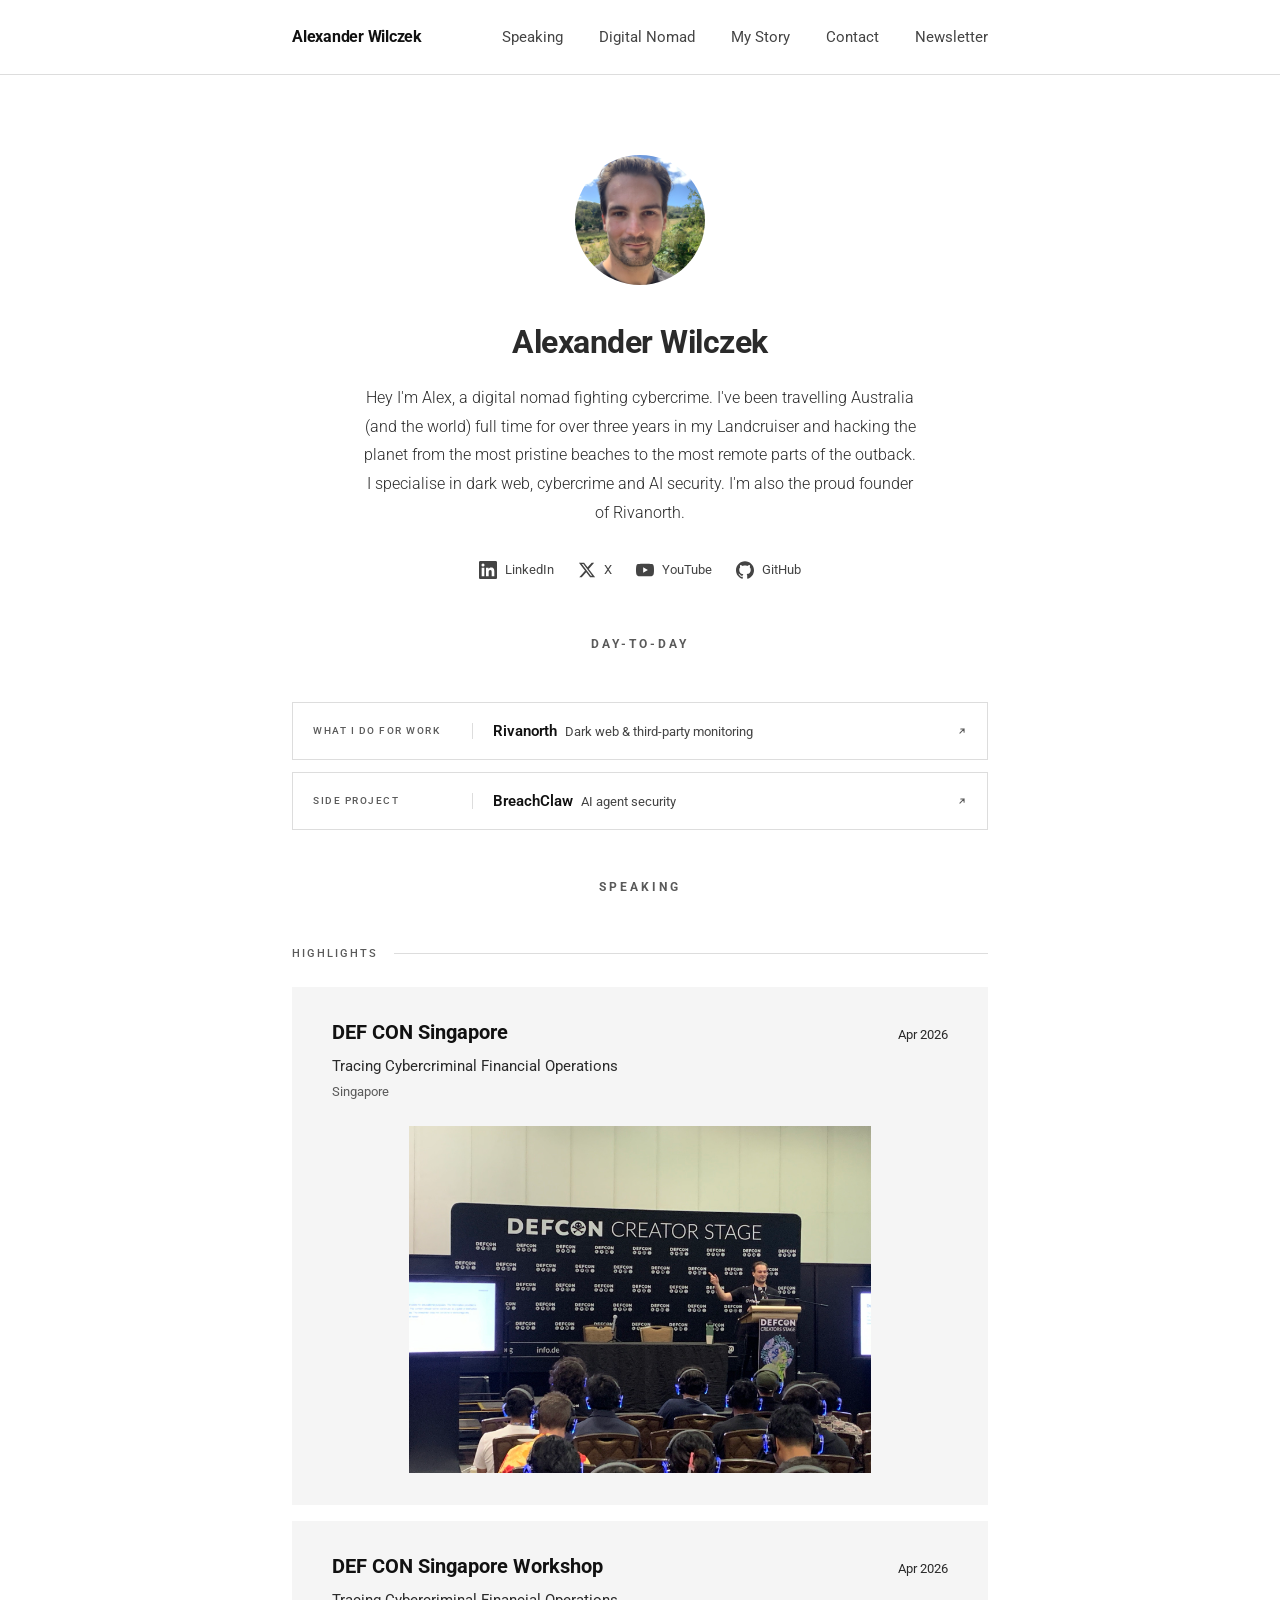
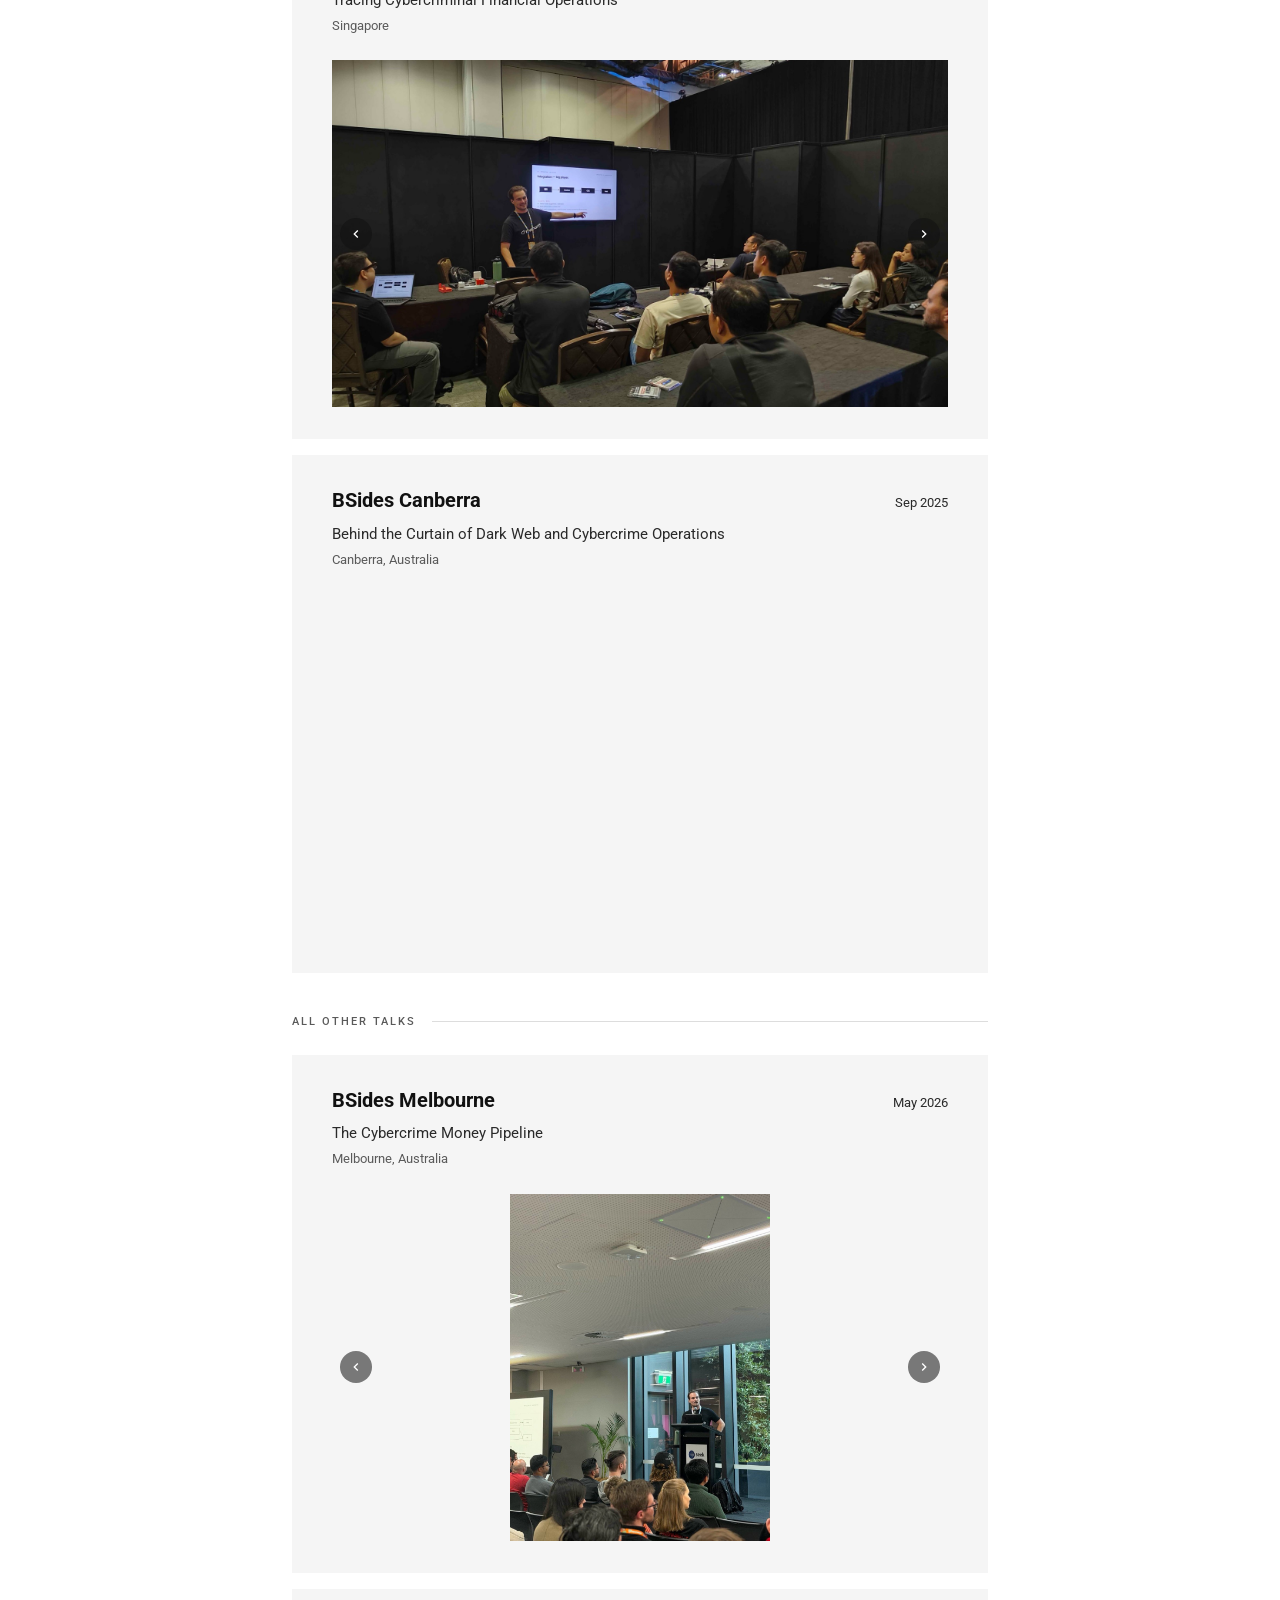
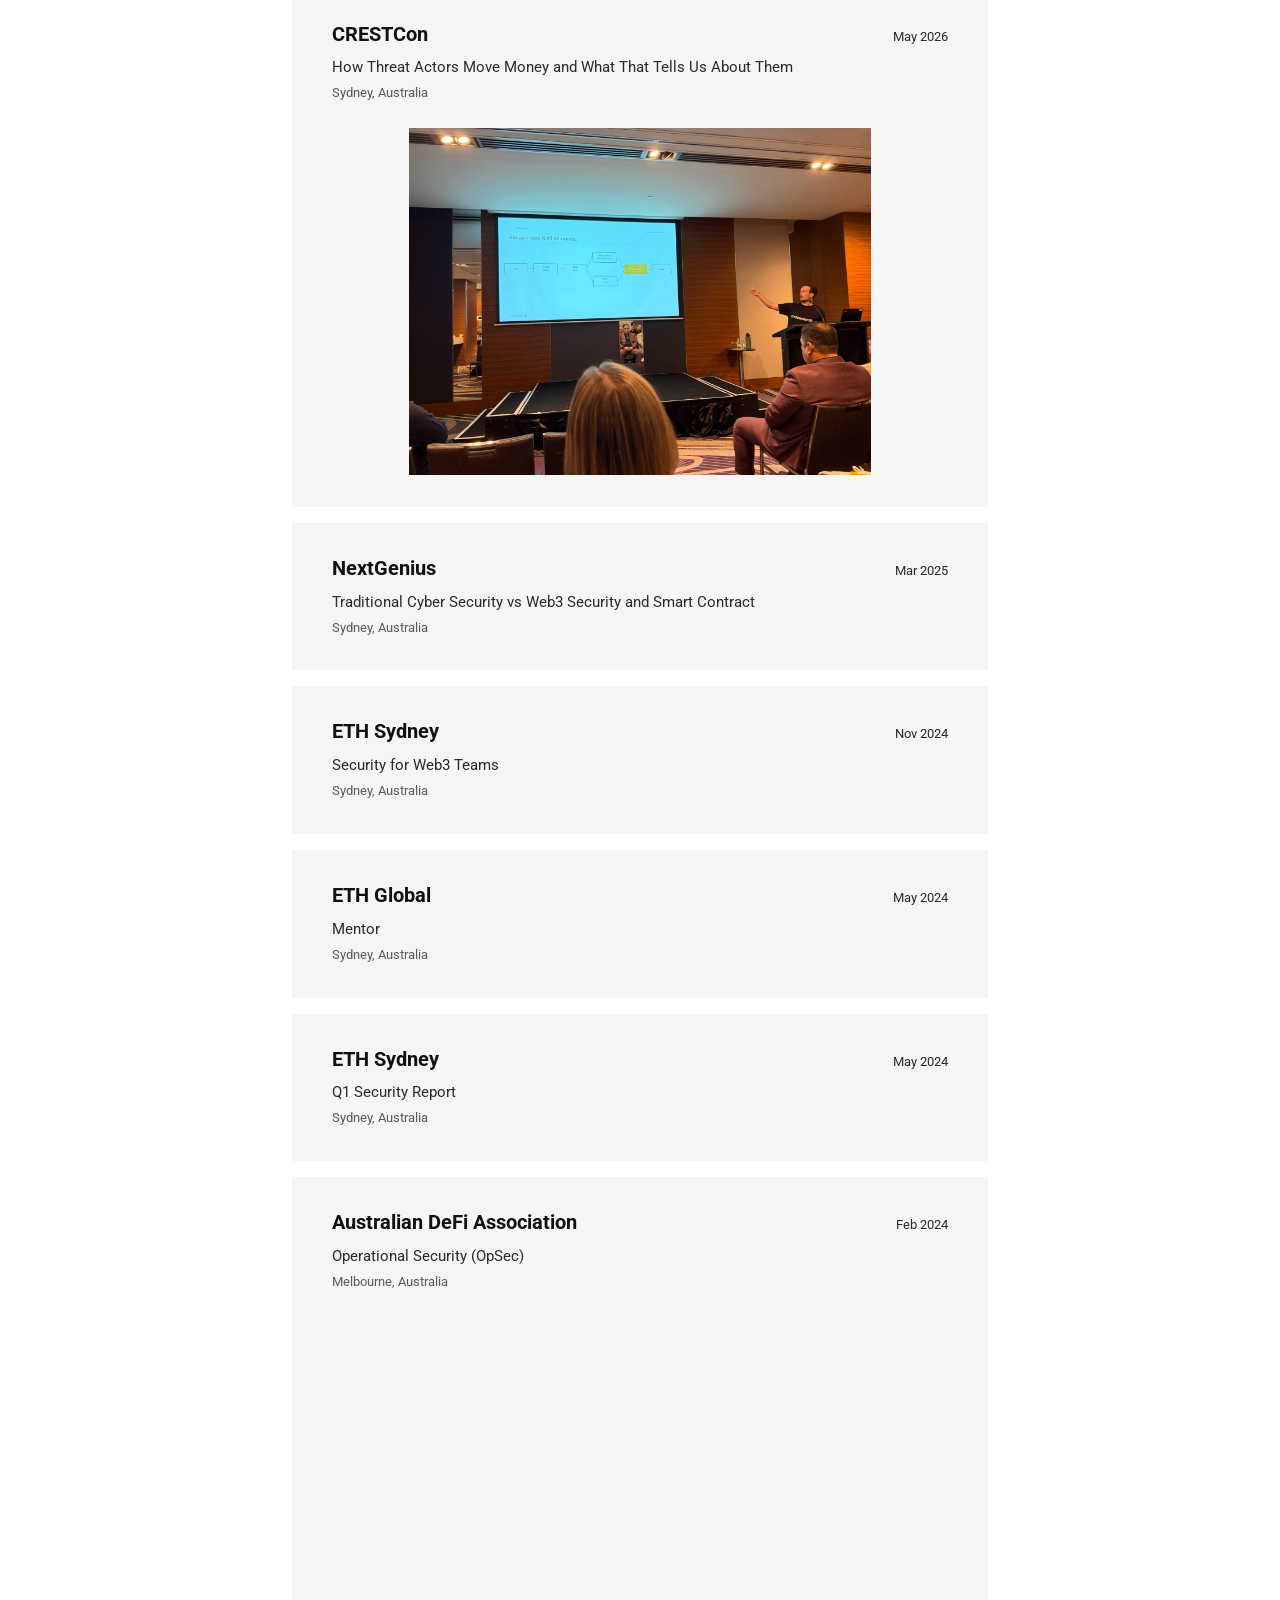
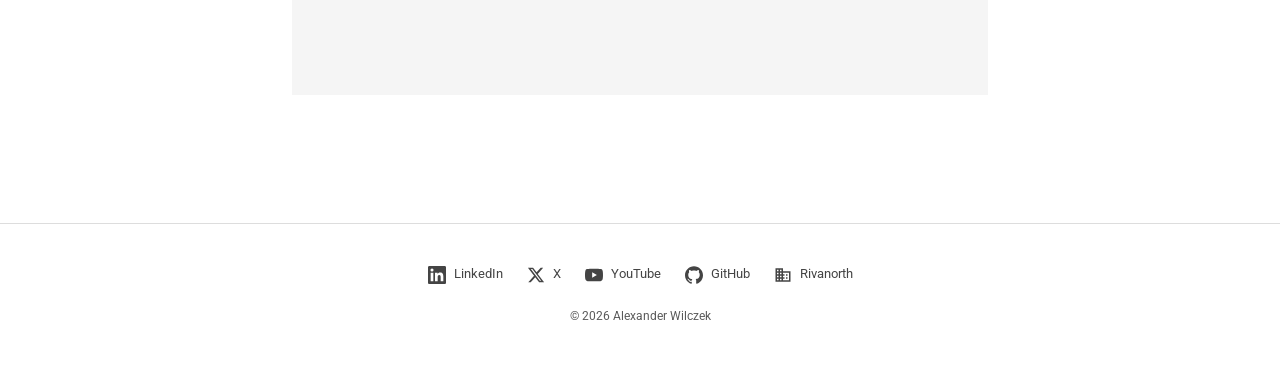
==== index.html @ 9f5b8f45 "Update bio to reflect AI security specialisation Co-Authored-By: Claude Opus 4.8 (1M context) <norep" ====
<!DOCTYPE html>
<html lang="en">
<head>
  <meta charset="UTF-8">
  <meta name="viewport" content="width=device-width, initial-scale=1.0">
  <title>Alexander Wilczek</title>
  <meta name="description" content="Alexander Wilczek is a seasoned cybersecurity expert, global speaker, and digital nomad specialising in dark web, cybercrime and AI security.">
  <link rel="icon" type="image/png" sizes="32x32" href="images/favicon-32-v2.png">
  <link rel="apple-touch-icon" sizes="180x180" href="images/favicon-180-v2.png">
  <meta property="og:title" content="Alexander Wilczek">
  <meta property="og:description" content="Alexander Wilczek is a seasoned cybersecurity expert, global speaker, and digital nomad specialising in dark web, cybercrime and AI security.">
  <meta property="og:image" content="https://alexanderwilczek.com/images/og-image.png">
  <meta property="og:url" content="https://alexanderwilczek.com/">
  <meta property="og:type" content="website">
  <link rel="canonical" href="https://alexanderwilczek.com/">
  <meta name="twitter:card" content="summary_large_image">
  <meta name="twitter:title" content="Alexander Wilczek">
  <meta name="twitter:description" content="Alexander Wilczek is a seasoned cybersecurity expert, global speaker, and digital nomad specialising in dark web, cybercrime and AI security.">
  <meta name="twitter:image" content="https://alexanderwilczek.com/images/og-image.png">
  <link href="https://fonts.googleapis.com/css2?family=Roboto:wght@300;400;500;700&display=swap" rel="stylesheet">
  <link rel="stylesheet" href="styles.css">
  <style>
    /* ── Hero ── */
    .hero {
      text-align: center;
      padding: 5rem var(--page-padding) 3rem;
      max-width: 620px;
      margin: 0 auto;
    }

    .hero__photo {
      width: 130px;
      height: 130px;
      border-radius: 50%;
      object-fit: cover;
      margin: 0 auto 2rem;
    }

    .hero__name {
      font-size: 2rem;
      font-weight: 700;
      letter-spacing: -0.5px;
    }

    .hero__bio {
      margin-top: 1rem;
      font-size: 1rem;
      color: var(--color-body);
      font-weight: 300;
      line-height: 1.8;
    }

    .hero__socials {
      margin-top: 2rem;
    }

    /* ── Speaking Section ── */
    .speaking {
      max-width: var(--max-width);
      margin: 0 auto;
      padding: 3rem var(--page-padding) 4rem;
    }

    /* ── Subsection Divider ── */
    .subsection {
      display: flex;
      align-items: center;
      gap: 1rem;
      margin: 2.5rem 0 1.5rem;
    }

    .subsection:first-of-type { margin-top: 0; }

    .subsection__label {
      font-size: 0.6875rem;
      text-transform: uppercase;
      letter-spacing: 2px;
      color: var(--color-muted);
      font-weight: 500;
      white-space: nowrap;
    }

    .subsection__line {
      flex: 1;
      height: 1px;
      background: var(--color-border);
    }

    /* ── Talk Card ── */
    .talk {
      background: var(--color-surface);
      padding: 2rem 2.5rem;
      margin-bottom: 1rem;
      transition: background 0.2s;
    }

    .talk:hover { background: var(--color-border); }

    .talk__top {
      display: flex;
      justify-content: space-between;
      align-items: baseline;
      gap: 1rem;
      margin-bottom: 0.5rem;
    }

    .talk__conference {
      font-size: 1.25rem;
      font-weight: 700;
      line-height: 1.3;
      color: var(--color-primary);
    }

    .talk__date {
      font-size: 0.8125rem;
      color: var(--color-body);
      white-space: nowrap;
      font-weight: 400;
    }

    .talk__title {
      font-size: 0.9375rem;
      color: var(--color-body);
      font-weight: 400;
      line-height: 1.6;
    }

    .talk__location {
      font-size: 0.8125rem;
      color: var(--color-muted);
      font-weight: 400;
      margin-top: 0.25rem;
    }

    /* ── Upcoming Talk ── */
    .talk--upcoming {
      background: var(--color-upcoming-bg, #444);
      color: var(--color-bg);
    }

    .talk--upcoming:hover { background: var(--color-upcoming-hover, #4e4e4e); }
    .talk--upcoming .talk__conference { color: var(--color-bg); }
    .talk--upcoming .talk__date { color: var(--color-bg); }
    .talk--upcoming .talk__title { color: var(--color-upcoming-text); }
    .talk--upcoming .talk__location { color: var(--color-upcoming-muted); }

    /* ── Media (video/image/carousel) ── */
    .talk__video,
    .talk__media {
      margin-top: 1.5rem;
      position: relative;
      padding-bottom: 56.25%;
      height: 0;
      overflow: hidden;
      background: var(--color-surface);
    }

    .talk__video iframe,
    .talk__media > img {
      position: absolute;
      top: 0;
      left: 0;
      width: 100%;
      height: 100%;
      border: none;
    }

    .talk__media > img {
      object-fit: contain;
      display: block;
    }

    /* ── Carousel ── */
    .talk__carousel {
      position: absolute;
      inset: 0;
      display: flex;
      overflow-x: auto;
      scroll-snap-type: x mandatory;
      scrollbar-width: none;
      -ms-overflow-style: none;
    }
    .talk__carousel::-webkit-scrollbar { display: none; }

    .talk__slide {
      flex: 0 0 100%;
      scroll-snap-align: start;
      position: relative;
      background: var(--color-surface);
    }

    .talk__slide img {
      width: 100%;
      height: 100%;
      object-fit: contain;
      display: block;
    }

    .talk__carousel-btn {
      position: absolute;
      top: 50%;
      transform: translateY(-50%);
      width: 2rem;
      height: 2rem;
      border: none;
      border-radius: 50%;
      background: rgba(17, 17, 17, 0.55);
      color: #fff;
      cursor: pointer;
      display: flex;
      align-items: center;
      justify-content: center;
      transition: background 0.15s ease;
      z-index: 2;
    }
    .talk__carousel-btn:hover { background: rgba(17, 17, 17, 0.8); }
    .talk__carousel-btn--prev { left: 0.5rem; }
    .talk__carousel-btn--next { right: 0.5rem; }
    .talk__carousel-btn svg { width: 1rem; height: 1rem; fill: currentColor; }

    /* ── Day-to-Day Section ── */
    .day-to-day {
      max-width: var(--max-width);
      margin: 0 auto;
      padding: 0 var(--page-padding);
    }

    .chips-stack {
      display: flex;
      flex-direction: column;
      gap: 0.75rem;
    }

    .chip {
      display: flex;
      align-items: center;
      gap: 1.25rem;
      padding: 1rem 1.25rem;
      text-decoration: none;
      color: var(--color-primary);
      border: 1px solid var(--color-border);
      transition: border-color 0.2s, background 0.2s;
    }

    .chip:hover {
      border-color: var(--color-primary);
      background: var(--color-surface);
    }

    .chip__tag {
      flex: 0 0 160px;
      padding-right: 1rem;
      border-right: 1px solid var(--color-border);
      font-size: 0.625rem;
      text-transform: uppercase;
      letter-spacing: 1.5px;
      color: var(--color-muted);
      font-weight: 500;
      white-space: nowrap;
    }

    .chip__body {
      flex: 1;
      display: flex;
      align-items: baseline;
      gap: 0.5rem;
      min-width: 0;
    }
    .chip__name {
      font-size: 0.9375rem;
      font-weight: 600;
      color: var(--color-primary);
      white-space: nowrap;
    }
    .chip__desc {
      font-size: 0.8125rem;
      color: var(--color-secondary);
      font-weight: 400;
    }
    .chip__arrow {
      width: 10px;
      height: 10px;
      color: var(--color-muted);
      flex-shrink: 0;
    }

    /* ── Responsive ── */
    @media (max-width: 768px) {
      .hero { padding: 3.5rem var(--page-padding) 3rem; }
      .hero__name { font-size: 1.5rem; }
      .hero__photo { width: 110px; height: 110px; }
      .speaking { padding: 3rem var(--page-padding) 3rem; }
      .talk { padding: 1.5rem; }
      .talk__top { flex-direction: column; gap: 0.25rem; }
    }

    @media (max-width: 600px) {
      .chip { padding: 0.875rem 1rem; }
      .chip__body { flex-direction: column; align-items: flex-start; gap: 0.125rem; }
      .chip__name { white-space: normal; }
    }

    @media (max-width: 450px) {
      .chip {
        flex-direction: column;
        align-items: flex-start;
        gap: 0.5rem;
        position: relative;
        padding-right: 2.5rem;
      }
      .chip__tag { border-right: none; padding-right: 0; }
      .chip__arrow { position: absolute; top: 0.875rem; right: 1rem; }
    }
  </style>
</head>
<body>

  <nav class="nav"><div class="nav__inner">
    <a href="index.html" class="nav__logo">Alexander Wilczek</a>
    <button class="nav__burger" aria-label="Toggle menu" aria-expanded="false" aria-controls="nav-links" onclick="var l=document.getElementById('nav-links');var o=l.classList.toggle('is-open');this.classList.toggle('is-open',o);this.setAttribute('aria-expanded',o);return false;">
      <span></span><span></span><span></span>
    </button>
    <ul class="nav__links" id="nav-links">
      <li><a href="index.html#speaking">Speaking</a></li>
      <li><a href="digital-nomad.html">Digital Nomad</a></li>
      <li><a href="my-story.html">My Story</a></li>
      <li><a href="contact.html">Contact</a></li>
      <li><a href="#" onclick="document.getElementById('newsletter-modal').classList.add('is-open');return false;">Newsletter</a></li>
    </ul>
  </div></nav>

  <section class="hero">
    <img src="images/IMG_1276.JPG" alt="Alexander Wilczek" class="hero__photo">
    <h1 class="hero__name">Alexander Wilczek</h1>
    <p class="hero__bio">Hey I'm Alex, a digital nomad fighting cybercrime. I've been travelling Australia (and the world) full time for over three years in my Landcruiser and hacking the planet from the most pristine beaches to the most remote parts of the outback. I specialise in dark web, cybercrime and AI security. I'm also the proud founder of Rivanorth.</p>
    <ul class="hero__socials socials">
      <li>
        <a href="https://www.linkedin.com/in/alexander-wilczek/" target="_blank" rel="noopener">
          <svg viewBox="0 0 24 24"><path d="M20.447 20.452h-3.554v-5.569c0-1.328-.027-3.037-1.852-3.037-1.853 0-2.136 1.445-2.136 2.939v5.667H9.351V9h3.414v1.561h.046c.477-.9 1.637-1.85 3.37-1.85 3.601 0 4.267 2.37 4.267 5.455v6.286zM5.337 7.433a2.062 2.062 0 01-2.063-2.065 2.064 2.064 0 112.063 2.065zm1.782 13.019H3.555V9h3.564v11.452zM22.225 0H1.771C.792 0 0 .774 0 1.729v20.542C0 23.227.792 24 1.771 24h20.451C23.2 24 24 23.227 24 22.271V1.729C24 .774 23.2 0 22.222 0h.003z"/></svg>
          LinkedIn
        </a>
      </li>
      <li>
        <a href="https://twitter.com/SecWillCheck" target="_blank" rel="noopener">
          <svg viewBox="0 0 24 24"><path d="M18.244 2.25h3.308l-7.227 8.26 8.502 11.24H16.17l-5.214-6.817L4.99 21.75H1.68l7.73-8.835L1.254 2.25H8.08l4.713 6.231zm-1.161 17.52h1.833L7.084 4.126H5.117z"/></svg>
          X
        </a>
      </li>
      <li>
        <a href="https://www.youtube.com/@Alexander-Wilczek/shorts" target="_blank" rel="noopener">
          <svg viewBox="0 0 24 24"><path d="M23.498 6.186a3.016 3.016 0 00-2.122-2.136C19.505 3.545 12 3.545 12 3.545s-7.505 0-9.377.505A3.017 3.017 0 00.502 6.186C0 8.07 0 12 0 12s0 3.93.502 5.814a3.016 3.016 0 002.122 2.136c1.871.505 9.376.505 9.376.505s7.505 0 9.377-.505a3.015 3.015 0 002.122-2.136C24 15.93 24 12 24 12s0-3.93-.502-5.814zM9.545 15.568V8.432L15.818 12l-6.273 3.568z"/></svg>
          YouTube
        </a>
      </li>
      <li>
        <a href="https://github.com/SecurityWillCheck" target="_blank" rel="noopener">
          <svg viewBox="0 0 24 24"><path d="M12 .297c-6.63 0-12 5.373-12 12 0 5.303 3.438 9.8 8.205 11.385.6.113.82-.258.82-.577 0-.285-.01-1.04-.015-2.04-3.338.724-4.042-1.61-4.042-1.61C4.422 18.07 3.633 17.7 3.633 17.7c-1.087-.744.084-.729.084-.729 1.205.084 1.838 1.236 1.838 1.236 1.07 1.835 2.809 1.305 3.495.998.108-.776.417-1.305.76-1.605-2.665-.3-5.466-1.332-5.466-5.93 0-1.31.465-2.38 1.235-3.22-.135-.303-.54-1.523.105-3.176 0 0 1.005-.322 3.3 1.23.96-.267 1.98-.399 3-.405 1.02.006 2.04.138 3 .405 2.28-1.552 3.285-1.23 3.285-1.23.645 1.653.24 2.873.12 3.176.765.84 1.23 1.91 1.23 3.22 0 4.61-2.805 5.625-5.475 5.92.42.36.81 1.096.81 2.22 0 1.606-.015 2.896-.015 3.286 0 .315.21.69.825.57C20.565 22.092 24 17.592 24 12.297c0-6.627-5.373-12-12-12"/></svg>
          GitHub
        </a>
      </li>
    </ul>
  </section>

  <section class="day-to-day" id="day-to-day">
    <h2 class="section-title">Day-to-Day</h2>
    <div class="chips-stack">
      <a class="chip" href="https://rivanorth.com" target="_blank" rel="noopener">
        <span class="chip__tag">What I do for work</span>
        <span class="chip__body">
          <span class="chip__name">Rivanorth</span>
          <span class="chip__desc">Dark web &amp; third-party monitoring</span>
        </span>
        <svg class="chip__arrow" viewBox="0 0 24 24" fill="none" stroke="currentColor" stroke-width="2.5" stroke-linecap="round" stroke-linejoin="round" aria-hidden="true"><path d="M7 17L17 7M9 7h8v8"/></svg>
      </a>
      <a class="chip" href="https://breachclaw.ai" target="_blank" rel="noopener">
        <span class="chip__tag">Side project</span>
        <span class="chip__body">
          <span class="chip__name">BreachClaw</span>
          <span class="chip__desc">AI agent security</span>
        </span>
        <svg class="chip__arrow" viewBox="0 0 24 24" fill="none" stroke="currentColor" stroke-width="2.5" stroke-linecap="round" stroke-linejoin="round" aria-hidden="true"><path d="M7 17L17 7M9 7h8v8"/></svg>
      </a>
    </div>
  </section>

  <section class="speaking" id="speaking">
    <h2 class="section-title">Speaking</h2>

    <div class="subsection" id="upcoming-header">
      <span class="subsection__label">Upcoming</span>
      <div class="subsection__line"></div>
    </div>

    <div id="upcoming-talks">
      <!-- Future upcoming talks go here. Add data-highlight="true" to route to Highlights once past. -->
    </div>

    <div class="subsection" id="highlights-header">
      <span class="subsection__label">Highlights</span>
      <div class="subsection__line"></div>
    </div>

    <div id="highlights">
      <article class="talk" data-date="2026-04-29" data-highlight="true">
        <div class="talk__top">
          <h3 class="talk__conference">DEF CON Singapore</h3>
          <span class="talk__date">Apr 2026</span>
        </div>
        <p class="talk__title">Tracing Cybercriminal Financial Operations</p>
        <p class="talk__location">Singapore</p>
        <div class="talk__media">
          <img src="images/talks/defcon-sg-2026-talk.jpg" alt="Speaking at the DEF CON Singapore Creator Stage on tracing cybercriminal financial operations." loading="lazy">
        </div>
      </article>

      <article class="talk" data-date="2026-04-28" data-highlight="true">
        <div class="talk__top">
          <h3 class="talk__conference">DEF CON Singapore Workshop</h3>
          <span class="talk__date">Apr 2026</span>
        </div>
        <p class="talk__title">Tracing Cybercriminal Financial Operations</p>
        <p class="talk__location">Singapore</p>
        <div class="talk__media">
          <div class="talk__carousel" data-carousel>
            <div class="talk__slide"><img src="images/talks/defcon-sg-2026-workshop-1.jpg" alt="Presenting at the DEF CON Singapore workshop with participants seated and slides projected." loading="lazy"></div>
            <div class="talk__slide"><img src="images/talks/defcon-sg-2026-workshop-2.jpg" alt="Working one-on-one with workshop participants at the DEF CON Singapore workshop." loading="lazy"></div>
            <div class="talk__slide"><img src="images/talks/defcon-sg-2026-workshop-3.jpg" alt="Helping a participant at a desk with the DEF CON logo visible in the background." loading="lazy"></div>
          </div>
          <button type="button" class="talk__carousel-btn talk__carousel-btn--prev" aria-label="Previous image" data-carousel-prev>
            <svg viewBox="0 0 24 24" aria-hidden="true"><path d="M15.41 7.41L14 6l-6 6 6 6 1.41-1.41L10.83 12z"/></svg>
          </button>
          <button type="button" class="talk__carousel-btn talk__carousel-btn--next" aria-label="Next image" data-carousel-next>
            <svg viewBox="0 0 24 24" aria-hidden="true"><path d="M8.59 16.59L13.17 12 8.59 7.41 10 6l6 6-6 6z"/></svg>
          </button>
        </div>
      </article>

      <article class="talk" data-date="2025-09-01" data-highlight="true">
        <div class="talk__top">
          <h3 class="talk__conference">BSides Canberra</h3>
          <span class="talk__date">Sep 2025</span>
        </div>
        <p class="talk__title">Behind the Curtain of Dark Web and Cybercrime Operations</p>
        <p class="talk__location">Canberra, Australia</p>
        <div class="talk__video">
          <iframe src="https://www.youtube.com/embed/2zNvNwd1FAw" title="BSides Canberra — Behind the Curtain of Dark Web and Cybercrime Operations" allow="accelerometer; autoplay; clipboard-write; encrypted-media; gyroscope; picture-in-picture" allowfullscreen loading="lazy"></iframe>
        </div>
      </article>
    </div>

    <div class="subsection" id="other-header">
      <span class="subsection__label">All other talks</span>
      <div class="subsection__line"></div>
    </div>

    <div id="other-talks">
      <article class="talk" data-date="2026-05-16">
        <div class="talk__top">
          <h3 class="talk__conference">BSides Melbourne</h3>
          <span class="talk__date">May 2026</span>
        </div>
        <p class="talk__title">The Cybercrime Money Pipeline</p>
        <p class="talk__location">Melbourne, Australia</p>
        <div class="talk__media">
          <div class="talk__carousel" data-carousel>
            <div class="talk__slide"><img src="images/talks/bsides-melbourne-2026-1.jpg" alt="Speaking at BSides Melbourne 2026." loading="lazy"></div>
            <div class="talk__slide"><img src="images/talks/bsides-melbourne-2026-2.jpg" alt="Speaking at BSides Melbourne 2026." loading="lazy"></div>
            <div class="talk__slide"><img src="images/talks/bsides-melbourne-2026-3.jpg" alt="Speaking at BSides Melbourne 2026." loading="lazy"></div>
          </div>
          <button type="button" class="talk__carousel-btn talk__carousel-btn--prev" aria-label="Previous image" data-carousel-prev>
            <svg viewBox="0 0 24 24" aria-hidden="true"><path d="M15.41 7.41L14 6l-6 6 6 6 1.41-1.41L10.83 12z"/></svg>
          </button>
          <button type="button" class="talk__carousel-btn talk__carousel-btn--next" aria-label="Next image" data-carousel-next>
            <svg viewBox="0 0 24 24" aria-hidden="true"><path d="M8.59 16.59L13.17 12 8.59 7.41 10 6l6 6-6 6z"/></svg>
          </button>
        </div>
      </article>

      <article class="talk" data-date="2026-05-13">
        <div class="talk__top">
          <h3 class="talk__conference">CRESTCon</h3>
          <span class="talk__date">May 2026</span>
        </div>
        <p class="talk__title">How Threat Actors Move Money and What That Tells Us About Them</p>
        <p class="talk__location">Sydney, Australia</p>
        <div class="talk__media">
          <img src="images/talks/crestcon-2026-talk.jpg" alt="Speaking at CRESTCon 2026 in Sydney." loading="lazy">
        </div>
      </article>

      <article class="talk" data-date="2025-03-01">
        <div class="talk__top">
          <h3 class="talk__conference">NextGenius</h3>
          <span class="talk__date">Mar 2025</span>
        </div>
        <p class="talk__title">Traditional Cyber Security vs Web3 Security and Smart Contract</p>
        <p class="talk__location">Sydney, Australia</p>
      </article>

      <article class="talk" data-date="2024-11-01">
        <div class="talk__top">
          <h3 class="talk__conference">ETH Sydney</h3>
          <span class="talk__date">Nov 2024</span>
        </div>
        <p class="talk__title">Security for Web3 Teams</p>
        <p class="talk__location">Sydney, Australia</p>
      </article>

      <article class="talk" data-date="2024-05-01">
        <div class="talk__top">
          <h3 class="talk__conference">ETH Global</h3>
          <span class="talk__date">May 2024</span>
        </div>
        <p class="talk__title">Mentor</p>
        <p class="talk__location">Sydney, Australia</p>
      </article>

      <article class="talk" data-date="2024-05-01">
        <div class="talk__top">
          <h3 class="talk__conference">ETH Sydney</h3>
          <span class="talk__date">May 2024</span>
        </div>
        <p class="talk__title">Q1 Security Report</p>
        <p class="talk__location">Sydney, Australia</p>
      </article>

      <article class="talk" data-date="2024-02-01">
        <div class="talk__top">
          <h3 class="talk__conference">Australian DeFi Association</h3>
          <span class="talk__date">Feb 2024</span>
        </div>
        <p class="talk__title">Operational Security (OpSec)</p>
        <p class="talk__location">Melbourne, Australia</p>
        <div class="talk__video">
          <iframe src="https://www.youtube.com/embed/r607BXUdjS4?start=745" title="Australian DeFi Association — Operational Security (OpSec)" allow="accelerometer; autoplay; clipboard-write; encrypted-media; gyroscope; picture-in-picture" allowfullscreen loading="lazy"></iframe>
        </div>
      </article>
    </div>
  </section>

  <footer class="footer">
    <ul class="socials">
      <li><a href="https://www.linkedin.com/in/alexander-wilczek/" target="_blank" rel="noopener"><svg viewBox="0 0 24 24"><path d="M20.447 20.452h-3.554v-5.569c0-1.328-.027-3.037-1.852-3.037-1.853 0-2.136 1.445-2.136 2.939v5.667H9.351V9h3.414v1.561h.046c.477-.9 1.637-1.85 3.37-1.85 3.601 0 4.267 2.37 4.267 5.455v6.286zM5.337 7.433a2.062 2.062 0 01-2.063-2.065 2.064 2.064 0 112.063 2.065zm1.782 13.019H3.555V9h3.564v11.452zM22.225 0H1.771C.792 0 0 .774 0 1.729v20.542C0 23.227.792 24 1.771 24h20.451C23.2 24 24 23.227 24 22.271V1.729C24 .774 23.2 0 22.222 0h.003z"/></svg> LinkedIn</a></li>
      <li><a href="https://twitter.com/SecWillCheck" target="_blank" rel="noopener"><svg viewBox="0 0 24 24"><path d="M18.244 2.25h3.308l-7.227 8.26 8.502 11.24H16.17l-5.214-6.817L4.99 21.75H1.68l7.73-8.835L1.254 2.25H8.08l4.713 6.231zm-1.161 17.52h1.833L7.084 4.126H5.117z"/></svg> X</a></li>
      <li><a href="https://www.youtube.com/@Alexander-Wilczek/shorts" target="_blank" rel="noopener"><svg viewBox="0 0 24 24"><path d="M23.498 6.186a3.016 3.016 0 00-2.122-2.136C19.505 3.545 12 3.545 12 3.545s-7.505 0-9.377.505A3.017 3.017 0 00.502 6.186C0 8.07 0 12 0 12s0 3.93.502 5.814a3.016 3.016 0 002.122 2.136c1.871.505 9.376.505 9.376.505s7.505 0 9.377-.505a3.015 3.015 0 002.122-2.136C24 15.93 24 12 24 12s0-3.93-.502-5.814zM9.545 15.568V8.432L15.818 12l-6.273 3.568z"/></svg> YouTube</a></li>
      <li><a href="https://github.com/SecurityWillCheck" target="_blank" rel="noopener"><svg viewBox="0 0 24 24"><path d="M12 .297c-6.63 0-12 5.373-12 12 0 5.303 3.438 9.8 8.205 11.385.6.113.82-.258.82-.577 0-.285-.01-1.04-.015-2.04-3.338.724-4.042-1.61-4.042-1.61C4.422 18.07 3.633 17.7 3.633 17.7c-1.087-.744.084-.729.084-.729 1.205.084 1.838 1.236 1.838 1.236 1.07 1.835 2.809 1.305 3.495.998.108-.776.417-1.305.76-1.605-2.665-.3-5.466-1.332-5.466-5.93 0-1.31.465-2.38 1.235-3.22-.135-.303-.54-1.523.105-3.176 0 0 1.005-.322 3.3 1.23.96-.267 1.98-.399 3-.405 1.02.006 2.04.138 3 .405 2.28-1.552 3.285-1.23 3.285-1.23.645 1.653.24 2.873.12 3.176.765.84 1.23 1.91 1.23 3.22 0 4.61-2.805 5.625-5.475 5.92.42.36.81 1.096.81 2.22 0 1.606-.015 2.896-.015 3.286 0 .315.21.69.825.57C20.565 22.092 24 17.592 24 12.297c0-6.627-5.373-12-12-12"/></svg> GitHub</a></li>
      <li><a href="https://rivanorth.com" target="_blank" rel="noopener"><svg viewBox="0 0 24 24"><path d="M12 7V3H2v18h20V7H12zM6 19H4v-2h2v2zm0-4H4v-2h2v2zm0-4H4V9h2v2zm0-4H4V5h2v2zm4 12H8v-2h2v2zm0-4H8v-2h2v2zm0-4H8V9h2v2zm0-4H8V5h2v2zm10 12h-8v-2h2v-2h-2v-2h2v-2h-2V9h8v10zm-2-8h-2v2h2v-2zm0 4h-2v2h2v-2z"/></svg> Rivanorth</a></li>
    </ul>
    <p class="footer__copy">&copy; 2026 Alexander Wilczek</p>
  </footer>

  <script>
    (function () {
      var today = new Date();
      today.setHours(0, 0, 0, 0);

      var upcomingContainer = document.getElementById('upcoming-talks');
      var upcomingHeader = document.getElementById('upcoming-header');
      var highlightsContainer = document.getElementById('highlights');
      var otherContainer = document.getElementById('other-talks');

      var months = ['Jan','Feb','Mar','Apr','May','Jun','Jul','Aug','Sep','Oct','Nov','Dec'];

      var upcomingTalks = upcomingContainer.querySelectorAll('.talk');
      for (var i = 0; i < upcomingTalks.length; i++) {
        var talk = upcomingTalks[i];
        var dateStr = talk.getAttribute('data-date');
        if (!dateStr) continue;
        var talkDate = new Date(dateStr + 'T00:00:00');
        if (talkDate < today) {
          talk.classList.remove('talk--upcoming');
          var dateEl = talk.querySelector('.talk__date');
          if (dateEl) {
            dateEl.textContent = months[talkDate.getMonth()] + ' ' + talkDate.getFullYear();
          }
          var dest = talk.getAttribute('data-highlight') === 'true' ? highlightsContainer : otherContainer;
          if (dest) dest.insertBefore(talk, dest.firstChild);
        }
      }

      if (upcomingContainer.querySelectorAll('.talk').length === 0) {
        upcomingHeader.style.display = 'none';
        upcomingContainer.style.display = 'none';
      }

      var carousels = document.querySelectorAll('[data-carousel]');
      carousels.forEach(function (carousel) {
        var media = carousel.parentElement;
        var prev = media.querySelector('[data-carousel-prev]');
        var next = media.querySelector('[data-carousel-next]');
        if (prev) prev.addEventListener('click', function () {
          if (carousel.scrollLeft <= 1) {
            carousel.scrollTo({ left: carousel.scrollWidth - carousel.clientWidth, behavior: 'smooth' });
          } else {
            carousel.scrollBy({ left: -carousel.clientWidth, behavior: 'smooth' });
          }
        });
        if (next) next.addEventListener('click', function () {
          if (carousel.scrollLeft + carousel.clientWidth >= carousel.scrollWidth - 1) {
            carousel.scrollTo({ left: 0, behavior: 'smooth' });
          } else {
            carousel.scrollBy({ left: carousel.clientWidth, behavior: 'smooth' });
          }
        });
      });
    })();
  </script>

  <div class="modal" id="newsletter-modal">
    <div class="modal__overlay" onclick="this.parentElement.classList.remove('is-open')"></div>
    <div class="modal__content">
      <button class="modal__close" onclick="document.getElementById('newsletter-modal').classList.remove('is-open')">&times;</button>
      <h2 class="modal__title">Newsletter</h2>
      <p class="modal__desc">Stay up to date with cybersecurity insights, speaking events, and life on the road.</p>
      <form class="modal__form" action="https://buttondown.com/api/emails/embed-subscribe/alexanderwilczek" method="post" target="_blank">
        <input type="email" name="email" class="modal__input" placeholder="Your email" required>
        <button type="submit" class="modal__btn">Subscribe</button>
      </form>
    </div>
  </div>

</body>
</html>
---- styles.css ----
/* ═══════════════════════════════════════════════════
   Alexander Wilczek — Personal Website
   Shared styles across all pages
   ═══════════════════════════════════════════════════ */

/* ── Reset ── */
*, *::before, *::after { margin: 0; padding: 0; box-sizing: border-box; }

/* ── Custom Properties ── */
:root {
  /* Colors — see docs/STYLING.md for usage rules */
  --color-primary: #111;         /* headings, names, conference titles, nav logo */
  --color-body: #2a2a2a;         /* body text, paragraphs, bios, story content */
  --color-secondary: #444;       /* talk titles, supporting text, nav links */
  --color-muted: #5a5a5a;        /* dates, locations, labels, captions, footer — WCAG AA on all backgrounds */
  --color-border: #ddd;          /* dividers, card borders, separators */
  --color-surface: #f5f5f5;      /* card backgrounds, stat boxes */
  --color-bg: #fff;              /* page background */

  /* Upcoming talk cards (dark background variant) */
  --color-upcoming-bg: #333;
  --color-upcoming-hover: #3d3d3d;
  --color-upcoming-text: #ccc;
  --color-upcoming-muted: #aaa;

  /* Legacy aliases — avoid in new code */
  --black: var(--color-primary);
  --white: var(--color-bg);
  --gray-100: var(--color-surface);
  --gray-200: var(--color-border);
  --gray-400: var(--color-muted);
  --gray-600: var(--color-secondary);

  /* Typography */
  --font: 'Roboto', sans-serif;

  /* Layout */
  --max-width: 760px;
  --page-padding: 2rem;
}

/* ── Base ── */
body {
  font-family: var(--font);
  background: var(--color-bg);
  color: var(--color-body);
  line-height: 1.6;
  -webkit-font-smoothing: antialiased;
}

a { color: inherit; }
img { display: block; max-width: 100%; }

/* ── Nav ── */
.nav {
  border-bottom: 1px solid var(--color-border);
  position: sticky;
  top: 0;
  background: var(--color-bg);
  z-index: 50;
}

.nav__inner {
  display: flex;
  justify-content: space-between;
  align-items: center;
  padding: 1.5rem var(--page-padding);
  max-width: var(--max-width);
  margin: 0 auto;
}

.nav__logo {
  font-weight: 700;
  font-size: 1rem;
  color: var(--color-primary);
  text-decoration: none;
  letter-spacing: -0.25px;
}

.nav__links {
  display: flex;
  gap: 2.25rem;
  list-style: none;
}

.nav__links a {
  text-decoration: none;
  color: var(--color-secondary);
  font-size: 0.9375rem;
  font-weight: 400;
  transition: color 0.2s;
}

.nav__links a:hover,
.nav__links a.active {
  color: var(--color-primary);
  text-decoration: underline;
  text-underline-offset: 4px;
}

.nav__burger {
  display: none;
  flex-direction: column;
  justify-content: center;
  gap: 5px;
  width: 28px;
  height: 28px;
  padding: 0;
  background: none;
  border: 0;
  cursor: pointer;
}

.nav__burger span {
  display: block;
  height: 2px;
  width: 100%;
  background: var(--color-primary);
  transition: transform 0.2s, opacity 0.2s;
}

.nav__burger.is-open span:nth-child(1) {
  transform: translateY(7px) rotate(45deg);
}

.nav__burger.is-open span:nth-child(2) {
  opacity: 0;
}

.nav__burger.is-open span:nth-child(3) {
  transform: translateY(-7px) rotate(-45deg);
}

/* ── Footer ── */
.footer {
  text-align: center;
  padding: 2.5rem var(--page-padding);
  border-top: 1px solid var(--color-border);
  margin-top: 3rem;
}

.footer .socials {
  margin-bottom: 1rem;
}

.footer__copy {
  font-size: 0.75rem;
  color: var(--color-muted);
}

/* ── Newsletter Modal ── */
.modal {
  display: none;
  position: fixed;
  inset: 0;
  z-index: 100;
  align-items: center;
  justify-content: center;
}

.modal.is-open {
  display: flex;
}

.modal__overlay {
  position: absolute;
  inset: 0;
  background: rgba(0, 0, 0, 0.4);
}

.modal__content {
  position: relative;
  background: var(--color-bg);
  padding: 3rem 2.5rem;
  max-width: 400px;
  width: 90%;
  text-align: center;
}

.modal__close {
  position: absolute;
  top: 1rem;
  right: 1rem;
  background: none;
  border: none;
  font-size: 1.25rem;
  color: var(--color-muted);
  cursor: pointer;
  line-height: 1;
  padding: 0.25rem;
}

.modal__close:hover {
  color: var(--color-primary);
}

.modal__title {
  font-size: 1.25rem;
  font-weight: 700;
  color: var(--color-primary);
  margin-bottom: 0.5rem;
}

.modal__desc {
  font-size: 0.875rem;
  color: var(--color-body);
  font-weight: 300;
  line-height: 1.6;
  margin-bottom: 1.5rem;
}

.modal__form {
  display: flex;
}

.modal__input {
  flex: 1;
  padding: 0.875rem 1rem;
  border: 1px solid var(--color-border);
  border-right: none;
  background: var(--color-bg);
  font-family: var(--font);
  font-size: 0.875rem;
  color: var(--color-body);
  outline: none;
  -webkit-appearance: none;
  border-radius: 0;
}

.modal__input:focus {
  border-color: var(--color-primary);
}

.modal__btn {
  padding: 0.875rem 1.5rem;
  background: var(--color-upcoming-bg);
  color: var(--color-bg);
  border: none;
  font-family: var(--font);
  font-size: 0.75rem;
  font-weight: 500;
  text-transform: uppercase;
  letter-spacing: 1px;
  cursor: pointer;
  transition: background 0.2s;
  white-space: nowrap;
}

.modal__btn:hover {
  background: var(--color-upcoming-hover);
}

/* ── Section Title ── */
.section-title {
  text-align: center;
  font-size: 0.75rem;
  text-transform: uppercase;
  letter-spacing: 3px;
  color: var(--color-muted);
  margin-bottom: 3rem;
}

/* ── Divider ── */
.divider {
  width: 40px;
  height: 1px;
  background: var(--color-border);
  margin: 0 auto;
}

/* ── Social Icons ── */
.socials {
  display: flex;
  justify-content: center;
  gap: 1.5rem;
  list-style: none;
  flex-wrap: wrap;
}

.socials a {
  display: inline-flex;
  align-items: center;
  gap: 0.5rem;
  text-decoration: none;
  color: var(--color-secondary);
  font-size: 0.8125rem;
  font-weight: 400;
  transition: color 0.2s;
}

.socials a:hover { color: var(--color-primary); }

.socials svg {
  width: 18px;
  height: 18px;
  fill: currentColor;
  flex-shrink: 0;
}

/* ── Responsive ── */
@media (max-width: 768px) {
  :root {
    --page-padding: 1.5rem;
  }

  .nav__burger { display: flex; }

  .nav__links {
    display: none;
    position: absolute;
    top: 100%;
    left: 0;
    right: 0;
    flex-direction: column;
    gap: 0;
    background: var(--color-bg);
    border-bottom: 1px solid var(--color-border);
    padding: 0.5rem var(--page-padding) 1rem;
  }

  .nav__links.is-open {
    display: flex;
  }

  .nav__links li {
    padding: 0.75rem 0;
    border-top: 1px solid var(--color-border);
  }

  .nav__links a {
    font-size: 0.9375rem;
    display: block;
  }

  .nav__inner {
    position: relative;
  }
}
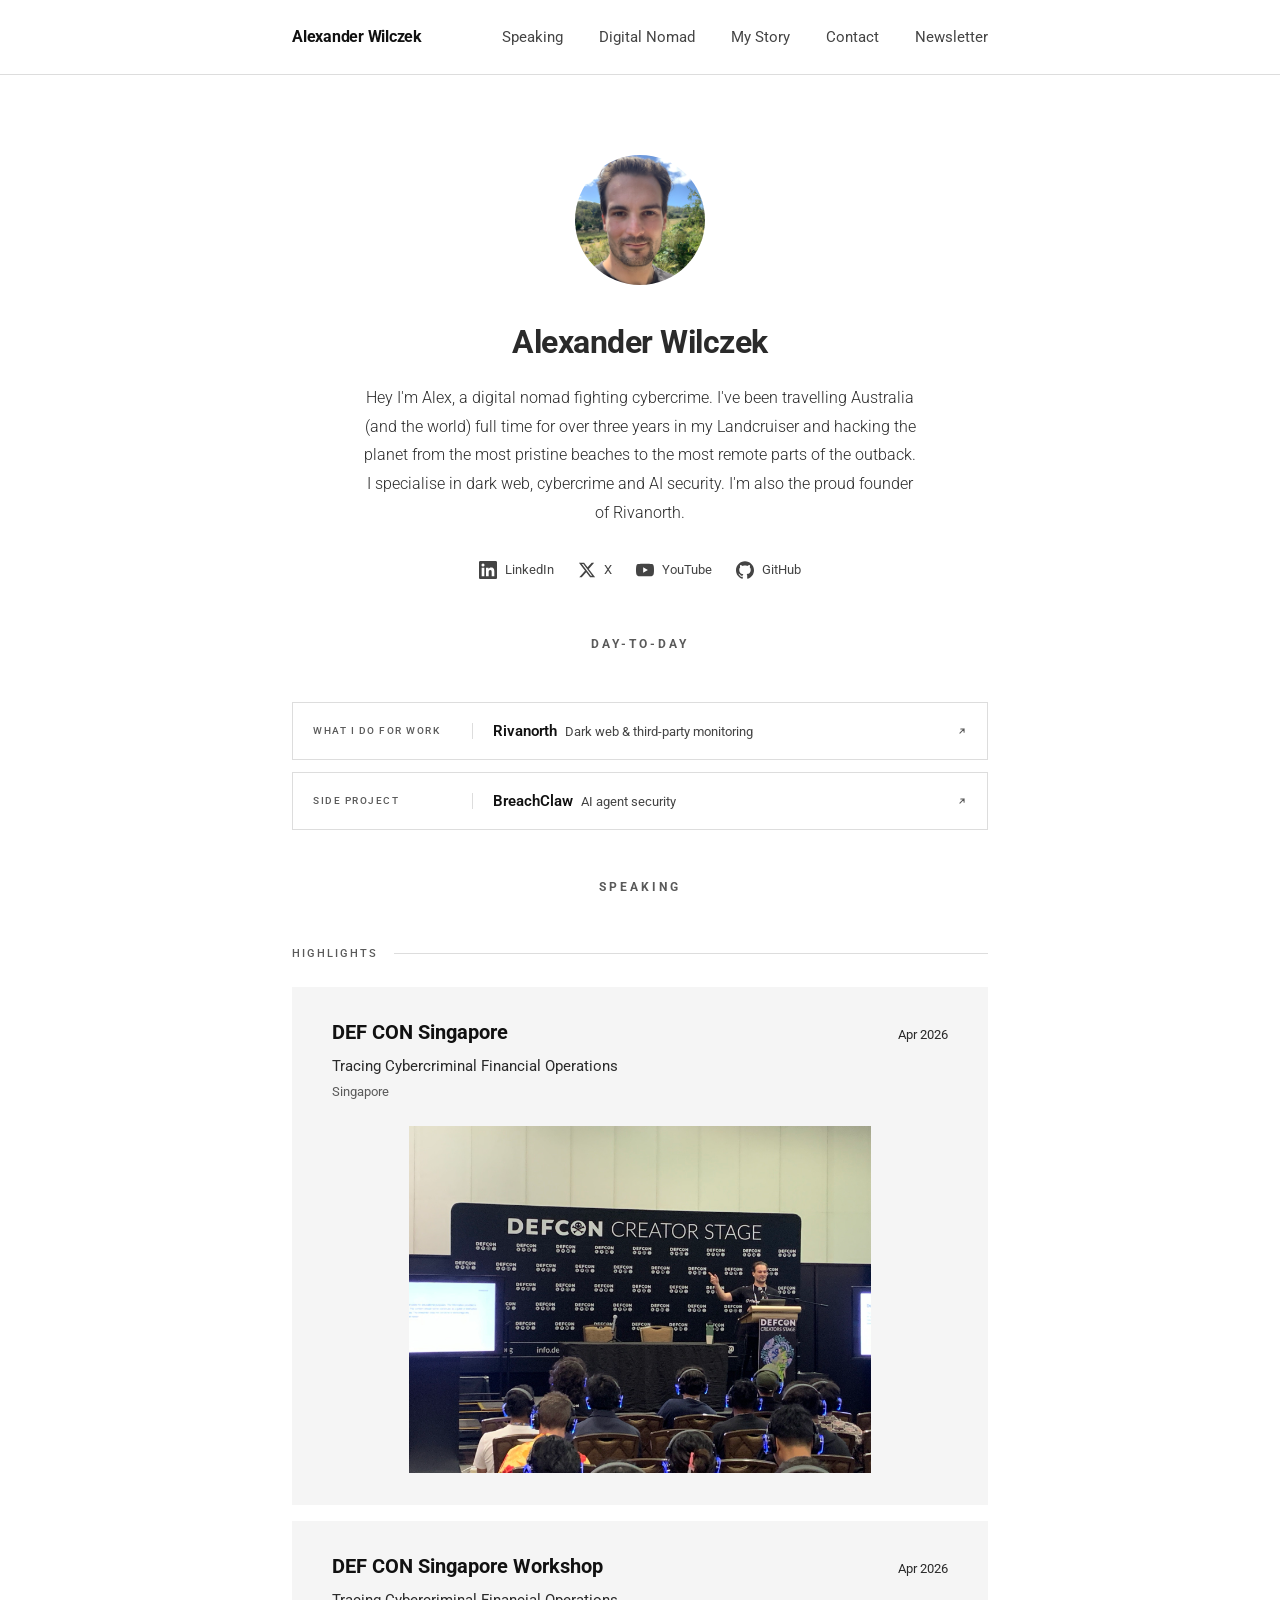
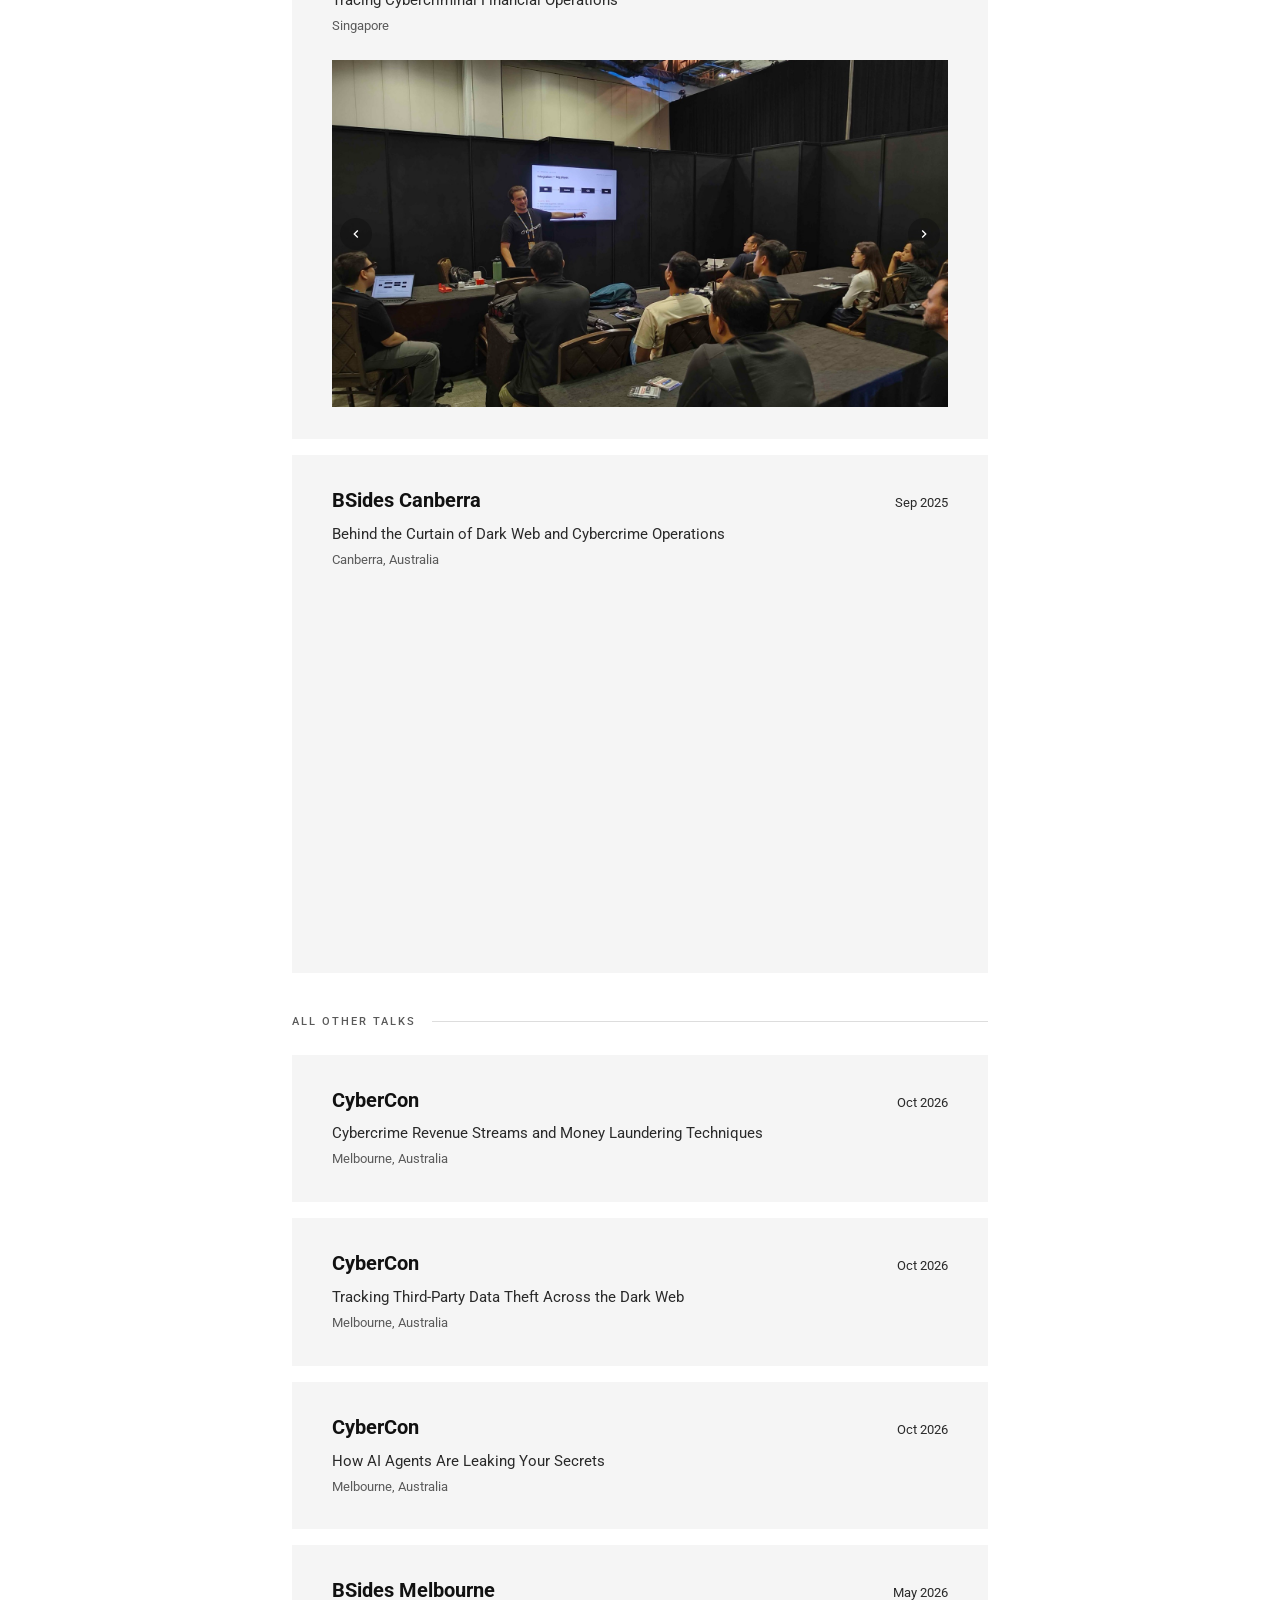
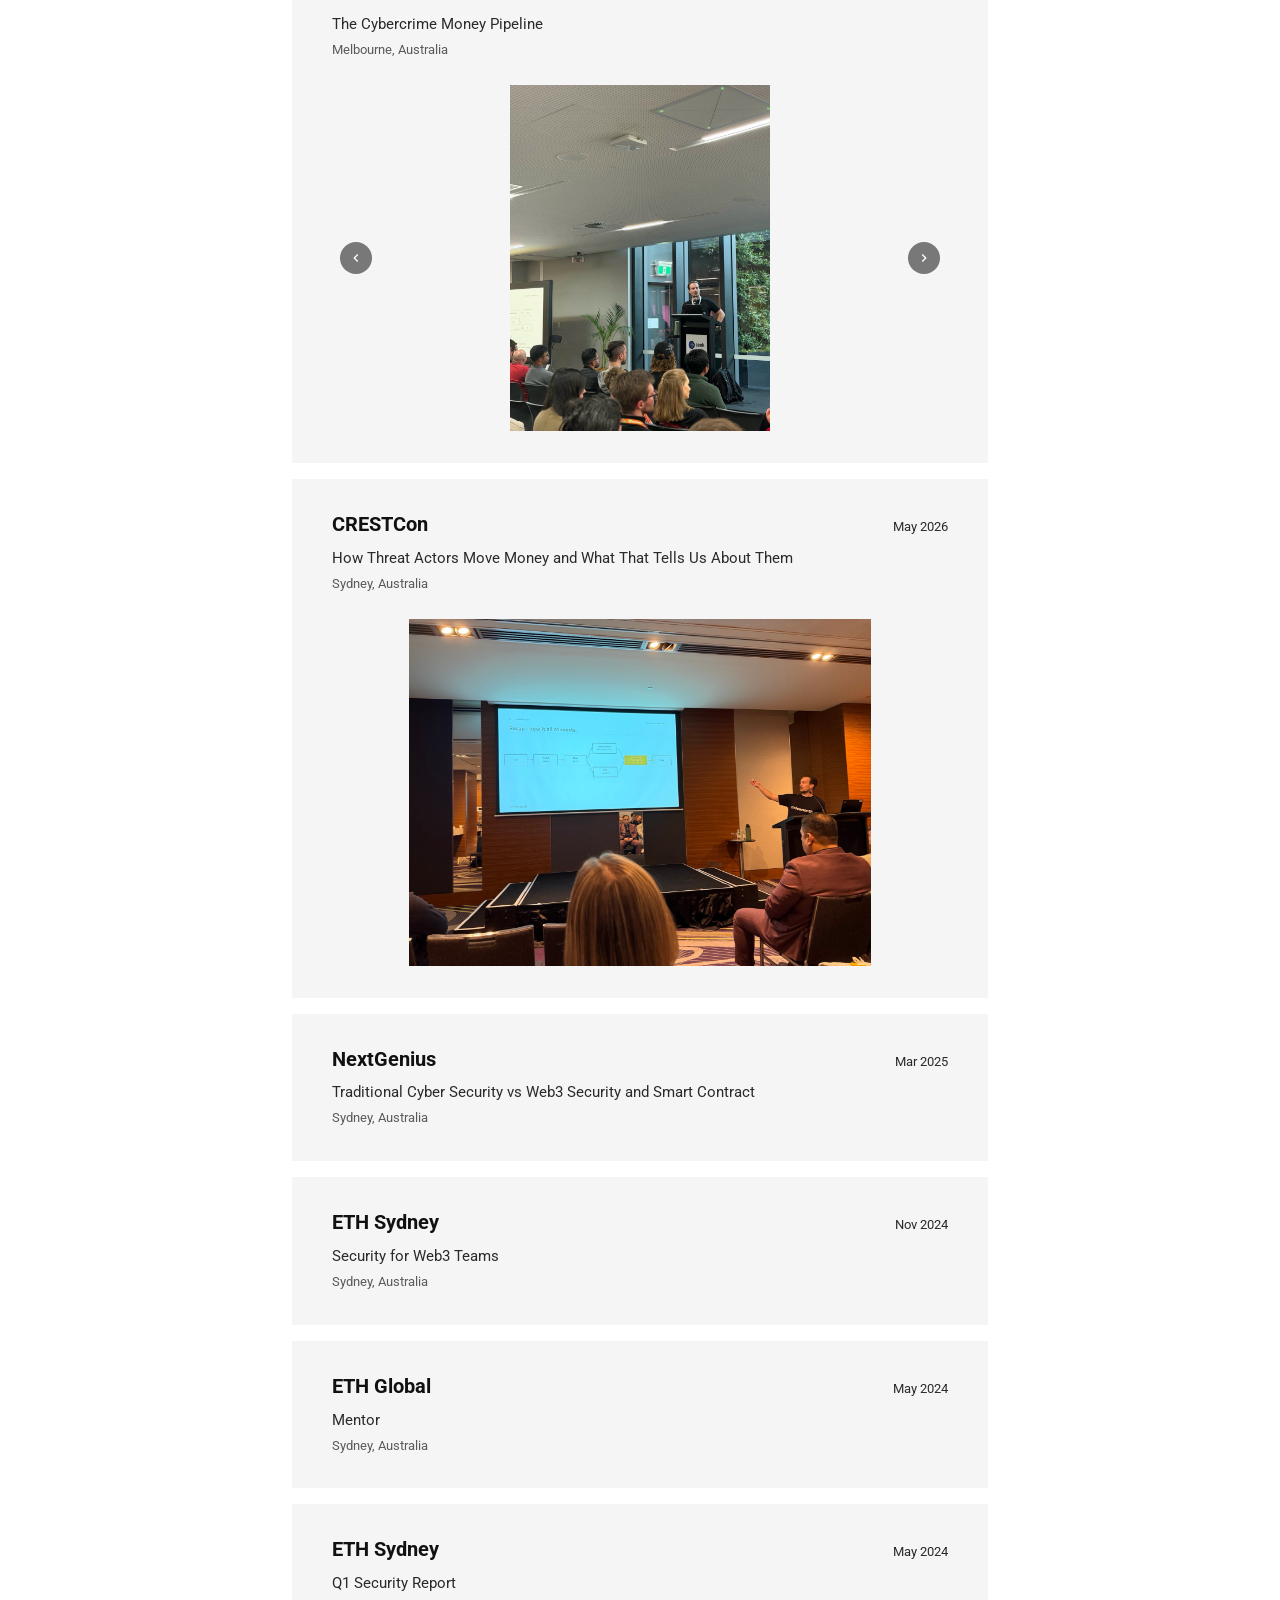
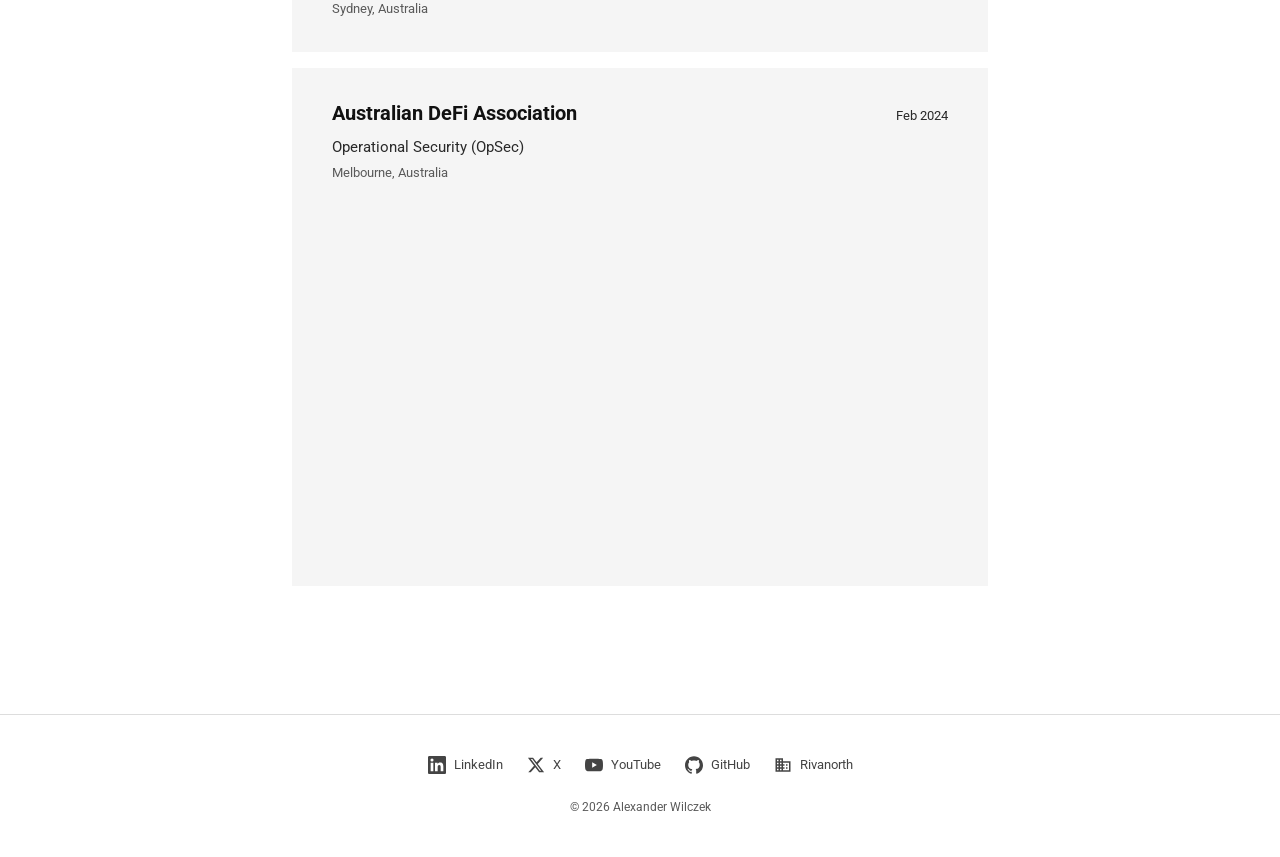
==== commit 5bf1b9ad: "Add three upcoming CyberCon 2026 talks Adds the Melbourne CyberCon sessions (14-16 Oct 2026) to the " ====
--- a/index.html
+++ b/index.html
@@ -393,6 +393,32 @@
 
     <div id="upcoming-talks">
       <!-- Future upcoming talks go here. Add data-highlight="true" to route to Highlights once past. -->
+      <article class="talk talk--upcoming" data-date="2026-10-14">
+        <div class="talk__top">
+          <h3 class="talk__conference">CyberCon</h3>
+          <span class="talk__date">Oct 14, 2026</span>
+        </div>
+        <p class="talk__title">How AI Agents Are Leaking Your Secrets</p>
+        <p class="talk__location">Melbourne, Australia</p>
+      </article>
+
+      <article class="talk talk--upcoming" data-date="2026-10-15">
+        <div class="talk__top">
+          <h3 class="talk__conference">CyberCon</h3>
+          <span class="talk__date">Oct 15, 2026</span>
+        </div>
+        <p class="talk__title">Tracking Third-Party Data Theft Across the Dark Web</p>
+        <p class="talk__location">Melbourne, Australia</p>
+      </article>
+
+      <article class="talk talk--upcoming" data-date="2026-10-16">
+        <div class="talk__top">
+          <h3 class="talk__conference">CyberCon</h3>
+          <span class="talk__date">Oct 16, 2026</span>
+        </div>
+        <p class="talk__title">Cybercrime Revenue Streams and Money Laundering Techniques</p>
+        <p class="talk__location">Melbourne, Australia</p>
+      </article>
     </div>
 
     <div class="subsection" id="highlights-header">
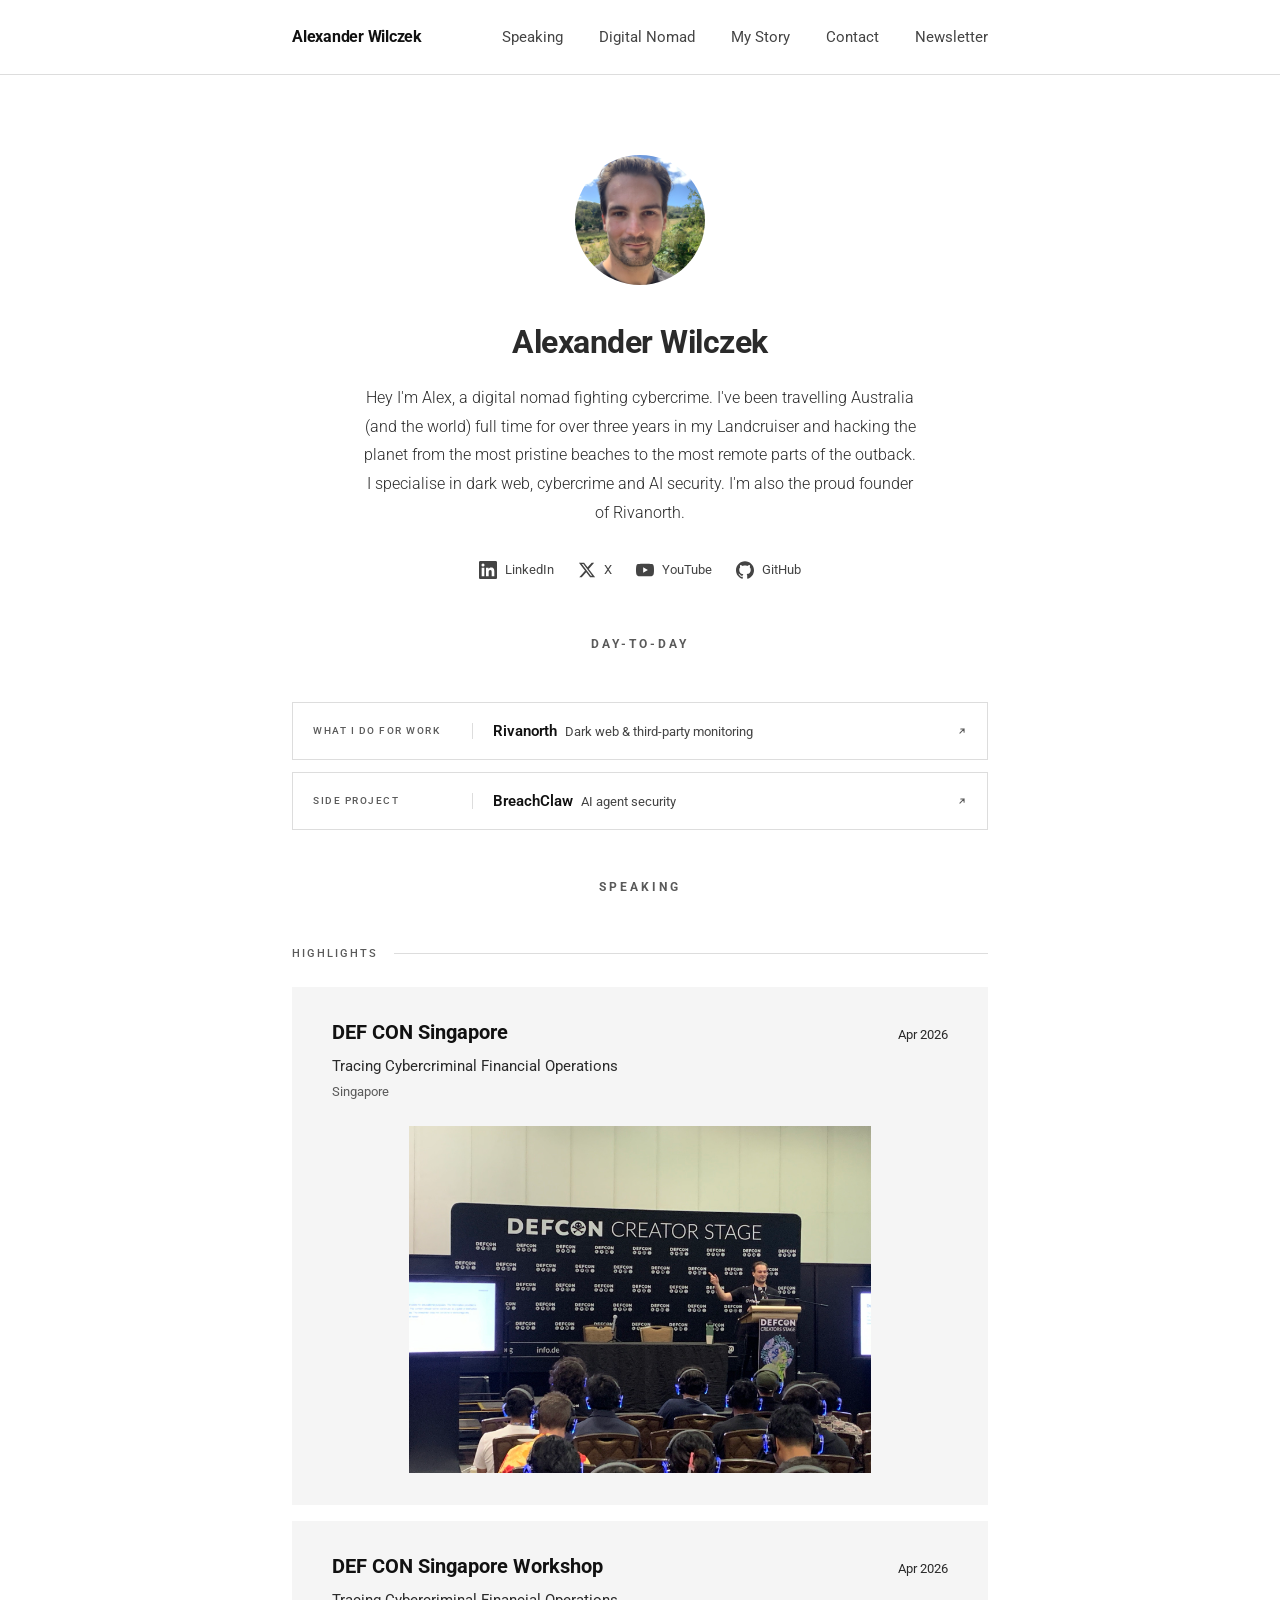
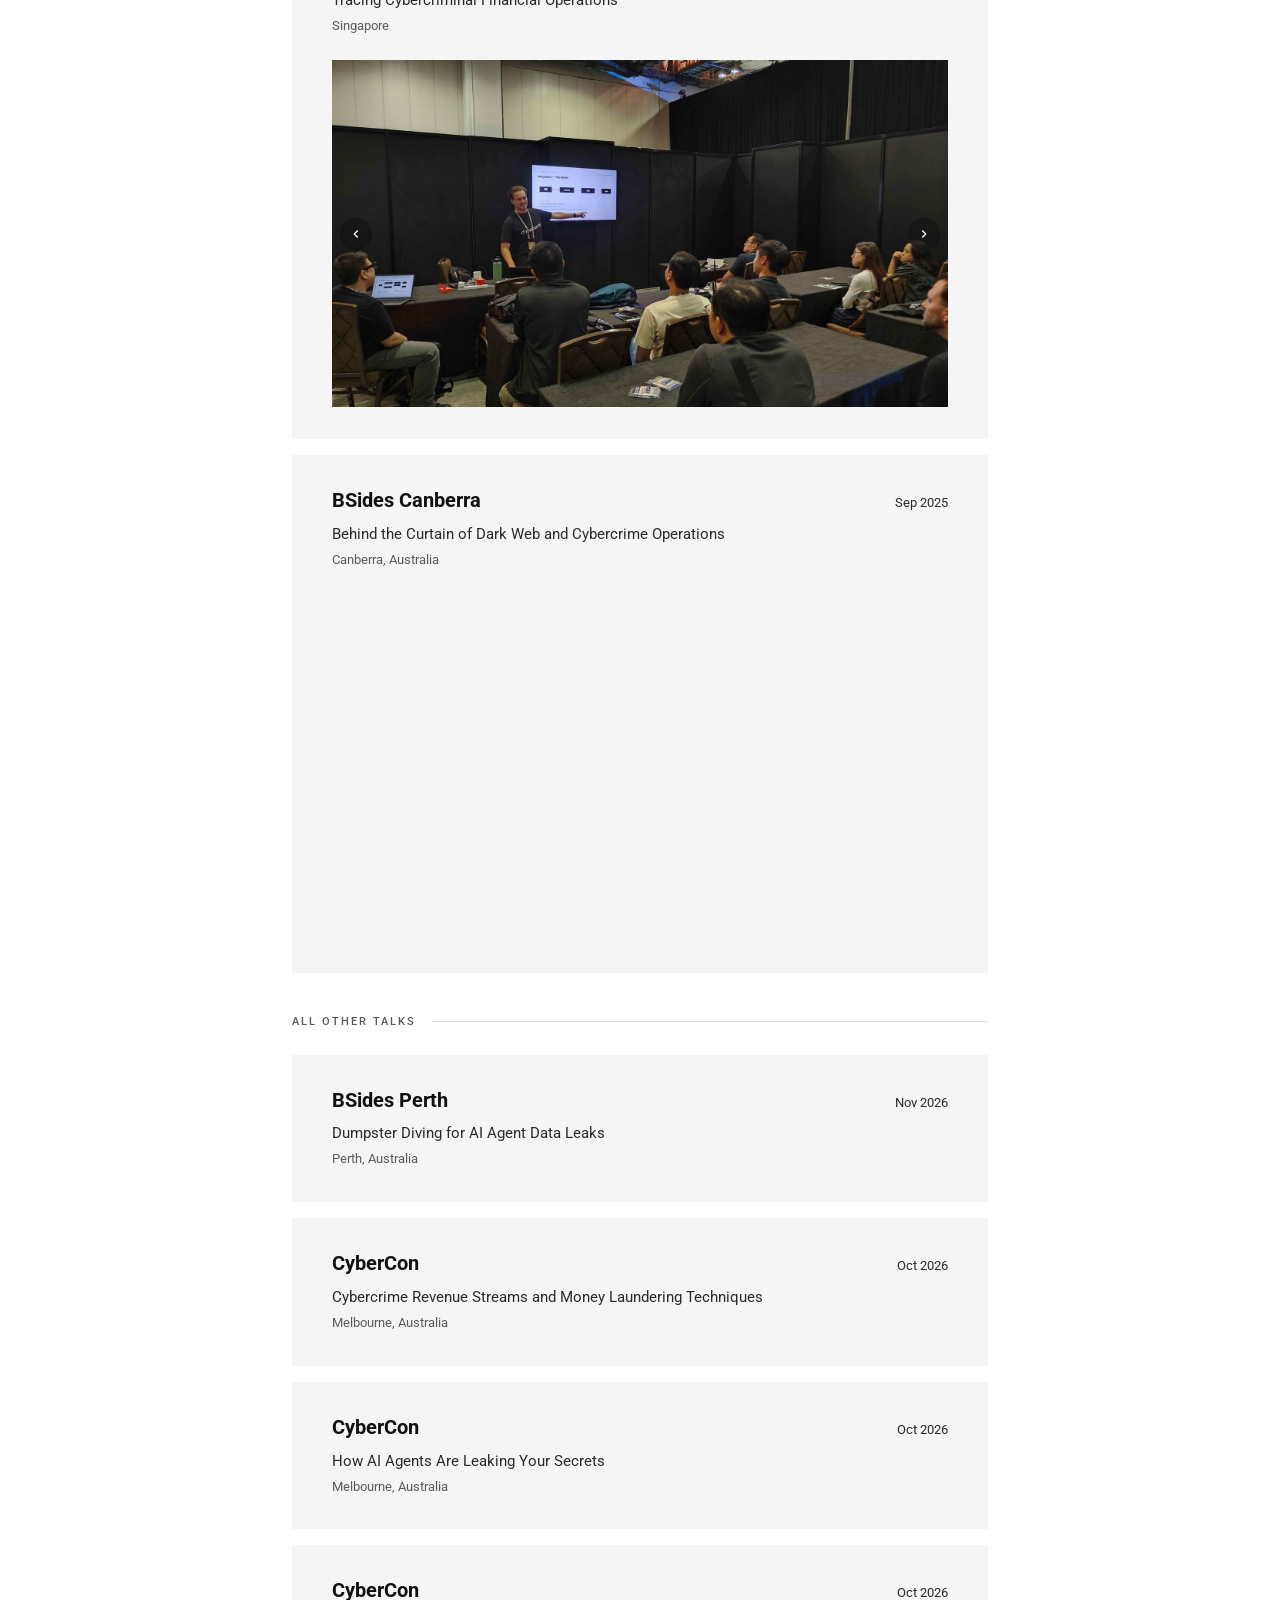
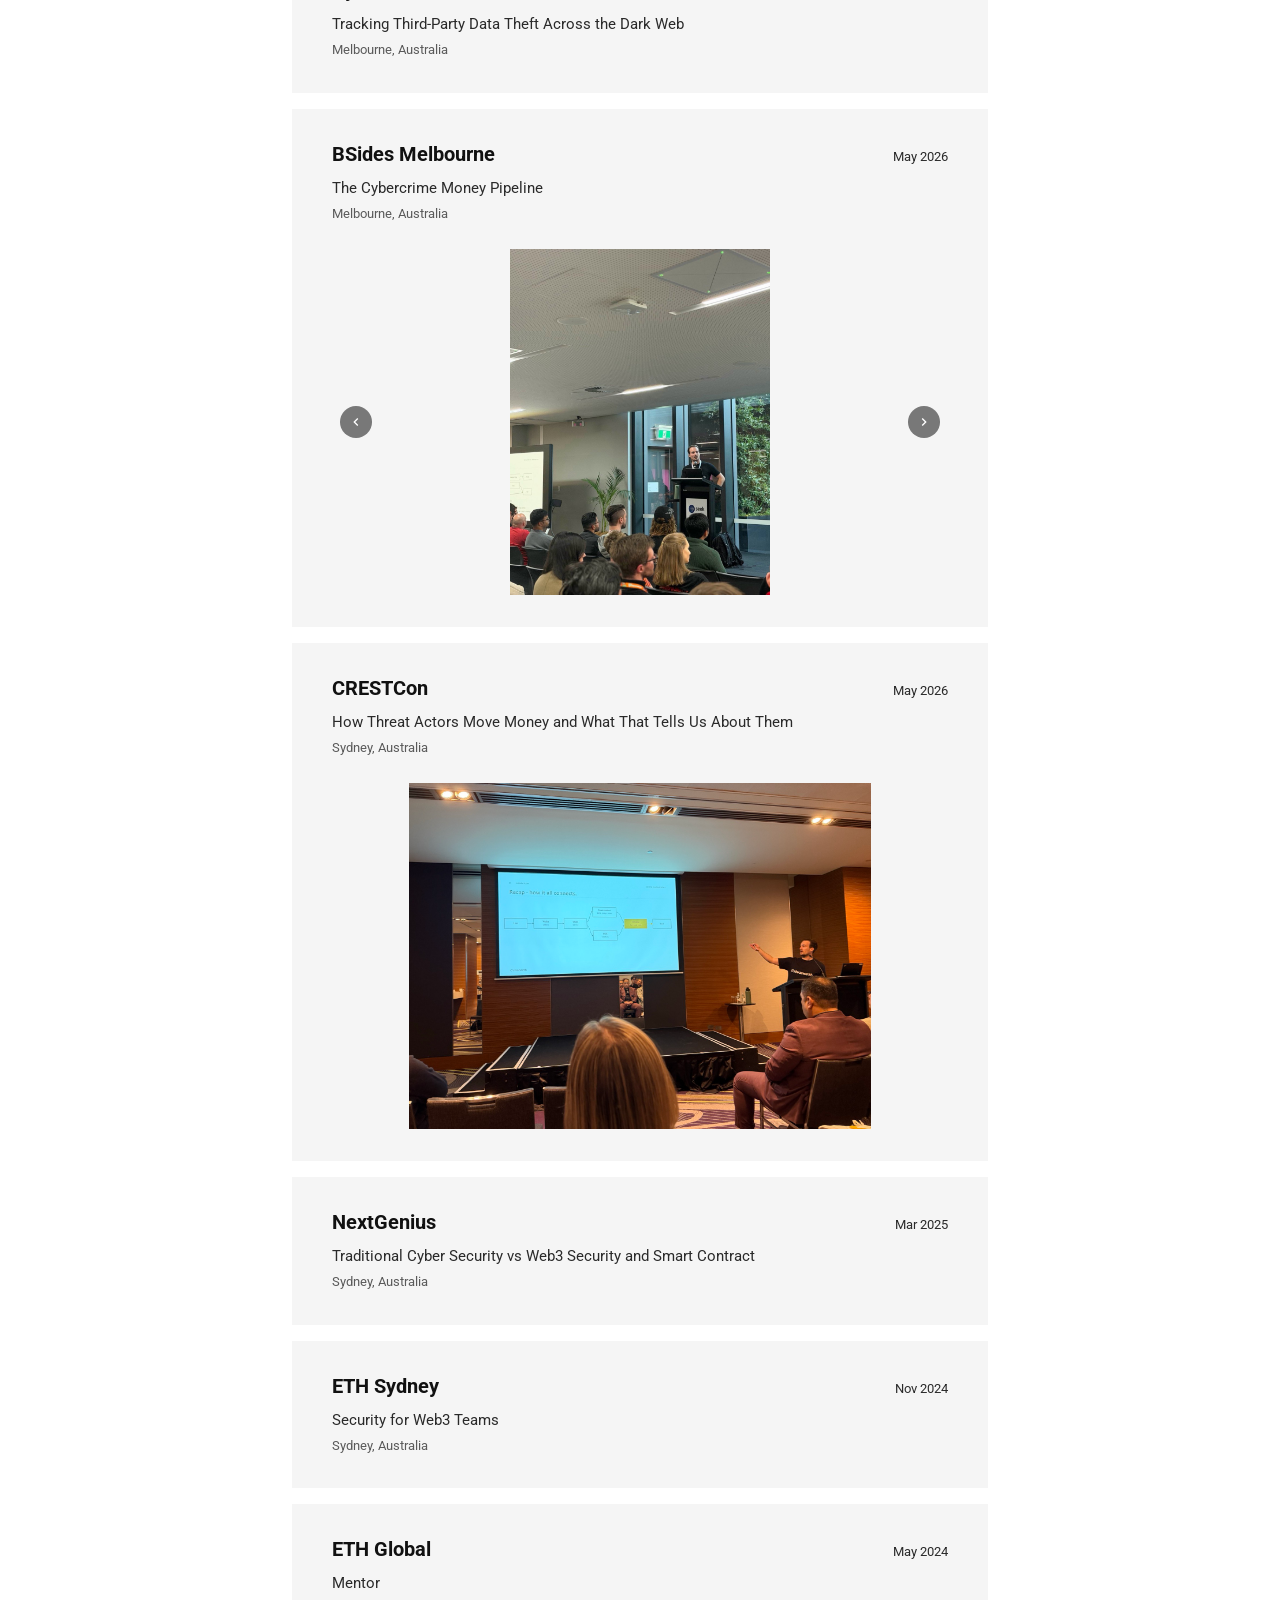
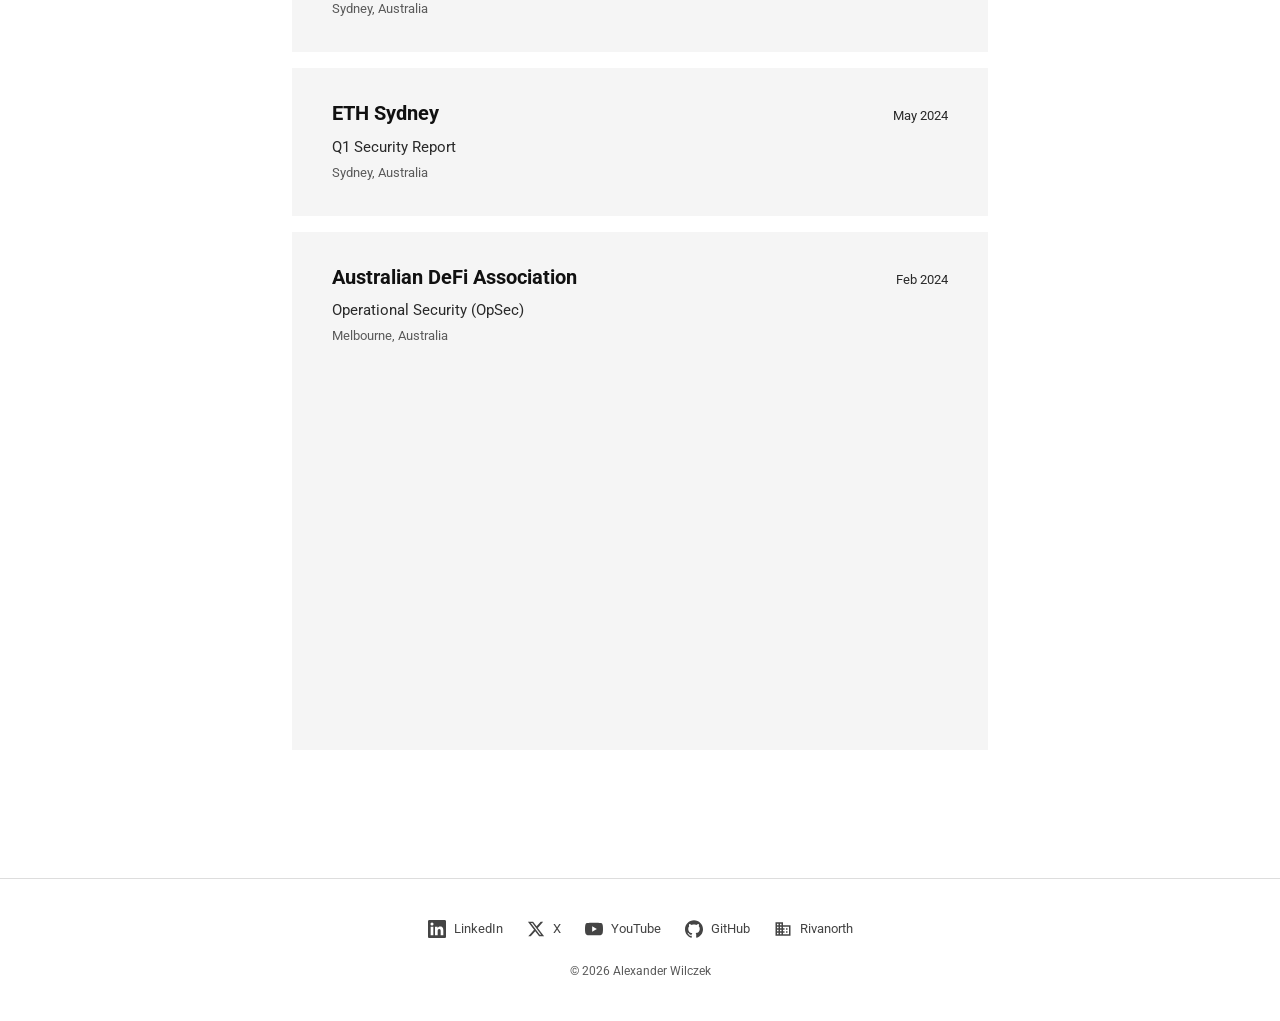
==== commit b6676d4d: "Add BSides Perth 2026 talk and fix swapped CyberCon dates Co-Authored-By: Claude Fable 5.1 <noreply@" ====
--- a/index.html
+++ b/index.html
@@ -398,19 +398,19 @@
           <h3 class="talk__conference">CyberCon</h3>
           <span class="talk__date">Oct 14, 2026</span>
         </div>
+        <p class="talk__title">Tracking Third-Party Data Theft Across the Dark Web</p>
+        <p class="talk__location">Melbourne, Australia</p>
+      </article>
+
+      <article class="talk talk--upcoming" data-date="2026-10-15">
+        <div class="talk__top">
+          <h3 class="talk__conference">CyberCon</h3>
+          <span class="talk__date">Oct 15, 2026</span>
+        </div>
         <p class="talk__title">How AI Agents Are Leaking Your Secrets</p>
         <p class="talk__location">Melbourne, Australia</p>
       </article>
 
-      <article class="talk talk--upcoming" data-date="2026-10-15">
-        <div class="talk__top">
-          <h3 class="talk__conference">CyberCon</h3>
-          <span class="talk__date">Oct 15, 2026</span>
-        </div>
-        <p class="talk__title">Tracking Third-Party Data Theft Across the Dark Web</p>
-        <p class="talk__location">Melbourne, Australia</p>
-      </article>
-
       <article class="talk talk--upcoming" data-date="2026-10-16">
         <div class="talk__top">
           <h3 class="talk__conference">CyberCon</h3>
@@ -418,6 +418,15 @@
         </div>
         <p class="talk__title">Cybercrime Revenue Streams and Money Laundering Techniques</p>
         <p class="talk__location">Melbourne, Australia</p>
+      </article>
+
+      <article class="talk talk--upcoming" data-date="2026-11-13">
+        <div class="talk__top">
+          <h3 class="talk__conference">BSides Perth</h3>
+          <span class="talk__date">Nov 13, 2026</span>
+        </div>
+        <p class="talk__title">Dumpster Diving for AI Agent Data Leaks</p>
+        <p class="talk__location">Perth, Australia</p>
       </article>
     </div>
 
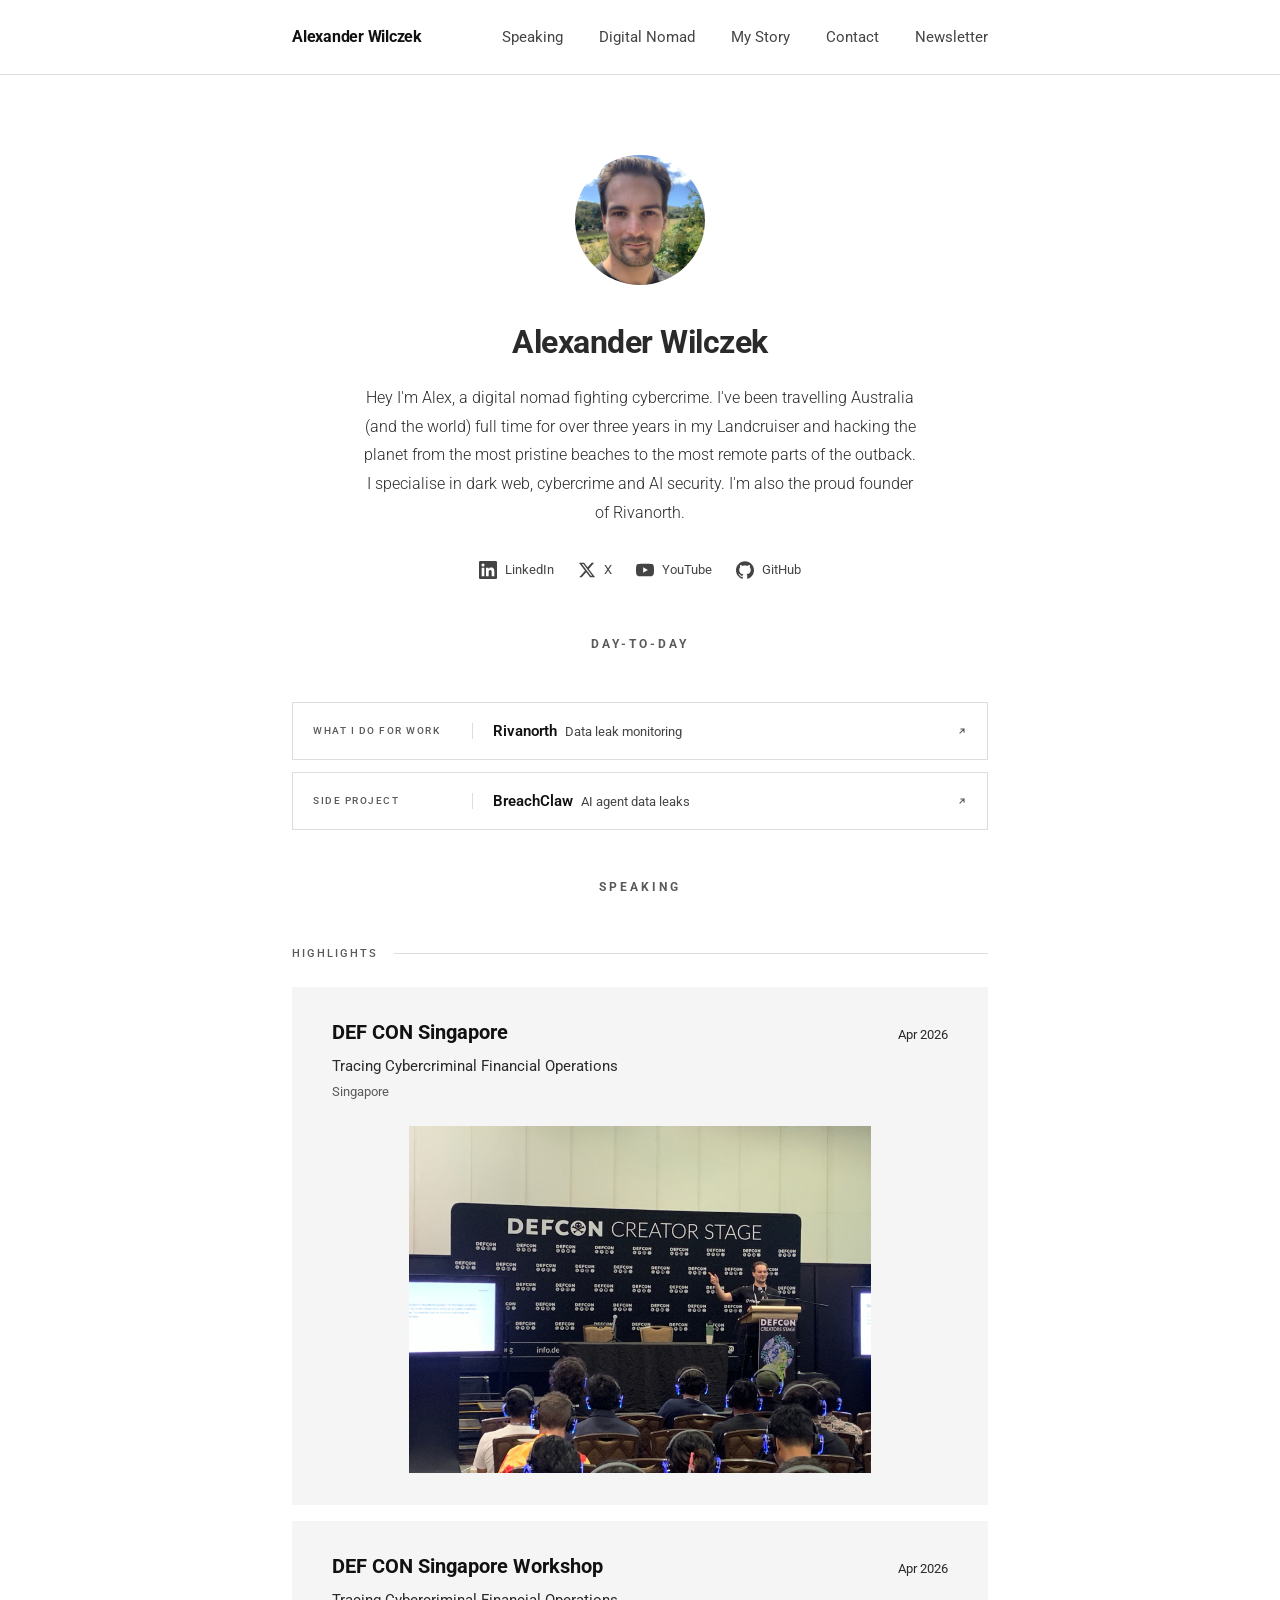
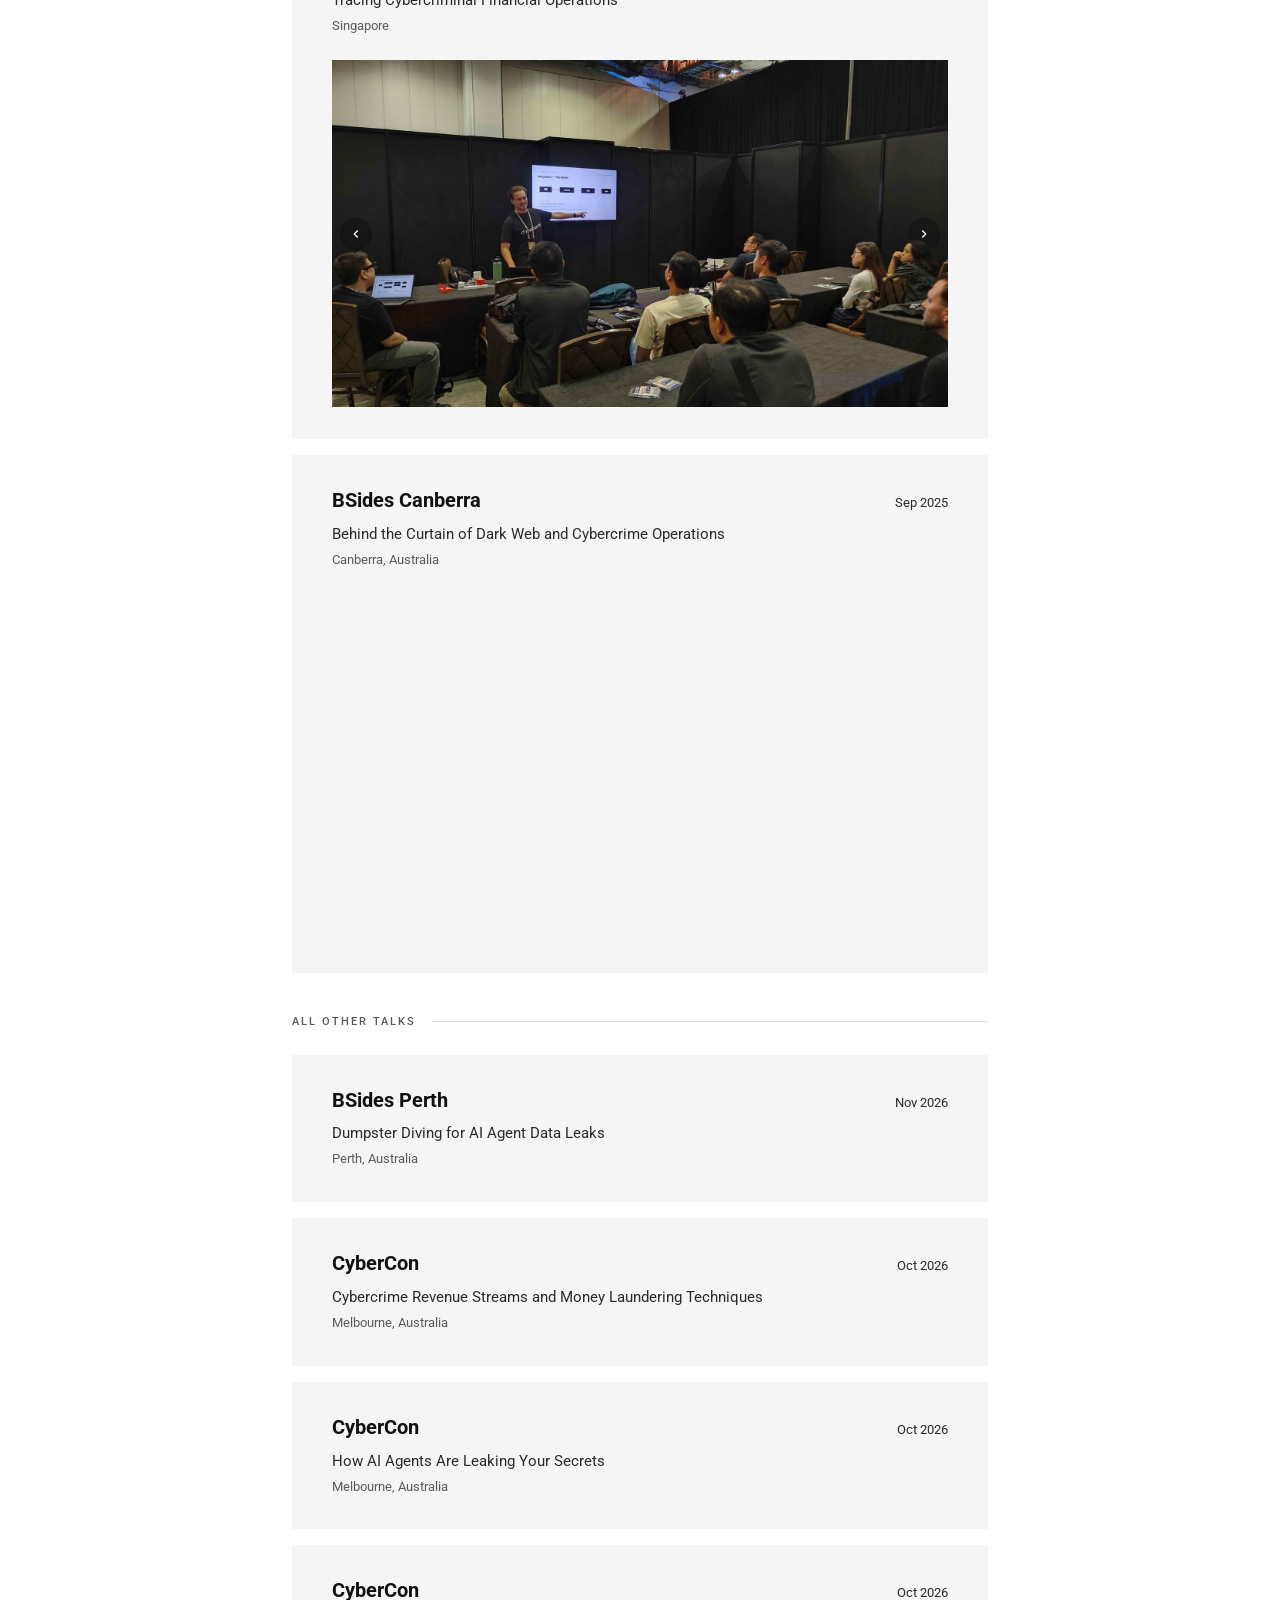
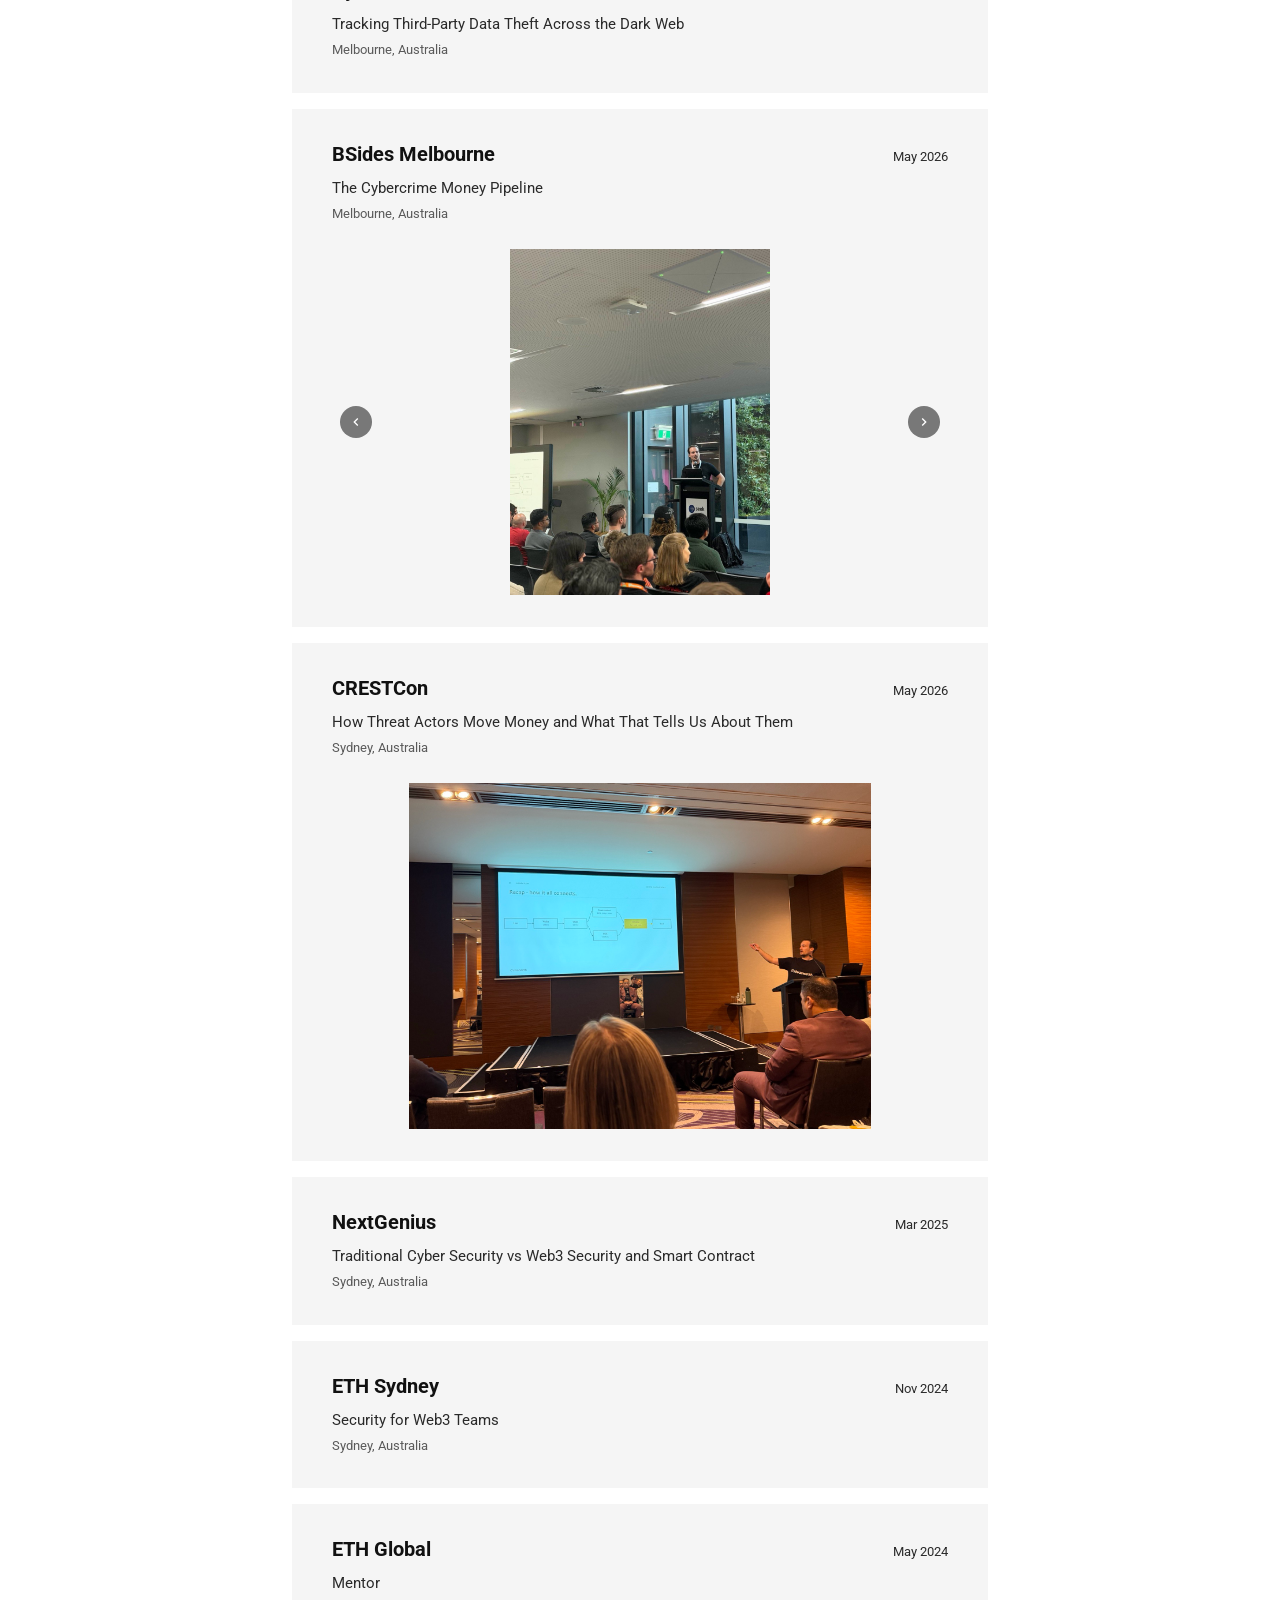
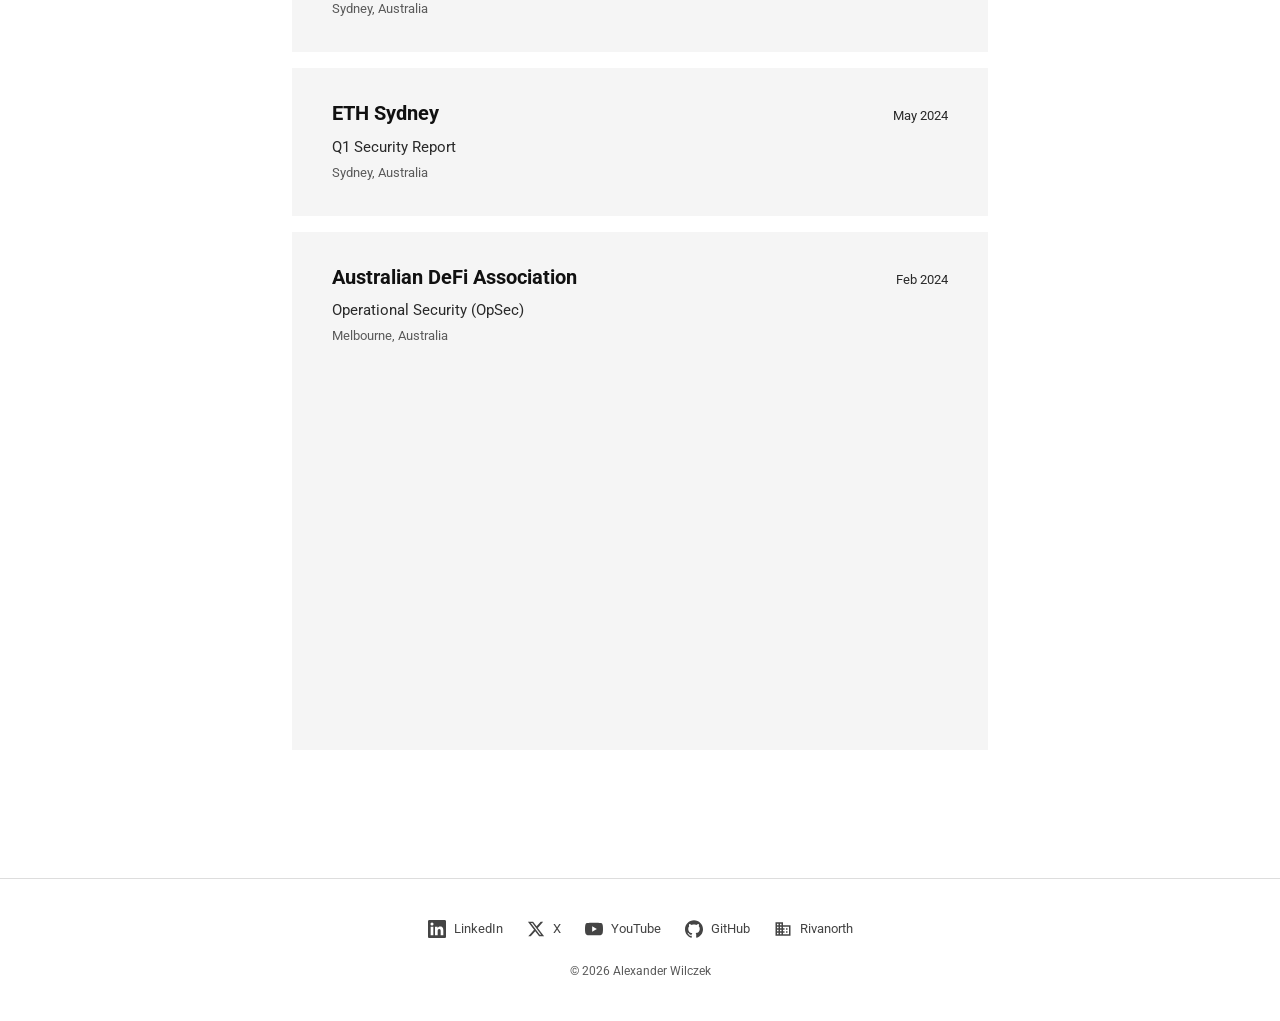
==== commit 8dc59ef0: "Update Day-to-Day chip descriptions Co-Authored-By: Claude Fable 5.1 <noreply@anthropic.com>" ====
--- a/index.html
+++ b/index.html
@@ -368,7 +368,7 @@
         <span class="chip__tag">What I do for work</span>
         <span class="chip__body">
           <span class="chip__name">Rivanorth</span>
-          <span class="chip__desc">Dark web &amp; third-party monitoring</span>
+          <span class="chip__desc">Data leak monitoring</span>
         </span>
         <svg class="chip__arrow" viewBox="0 0 24 24" fill="none" stroke="currentColor" stroke-width="2.5" stroke-linecap="round" stroke-linejoin="round" aria-hidden="true"><path d="M7 17L17 7M9 7h8v8"/></svg>
       </a>
@@ -376,7 +376,7 @@
         <span class="chip__tag">Side project</span>
         <span class="chip__body">
           <span class="chip__name">BreachClaw</span>
-          <span class="chip__desc">AI agent security</span>
+          <span class="chip__desc">AI agent data leaks</span>
         </span>
         <svg class="chip__arrow" viewBox="0 0 24 24" fill="none" stroke="currentColor" stroke-width="2.5" stroke-linecap="round" stroke-linejoin="round" aria-hidden="true"><path d="M7 17L17 7M9 7h8v8"/></svg>
       </a>
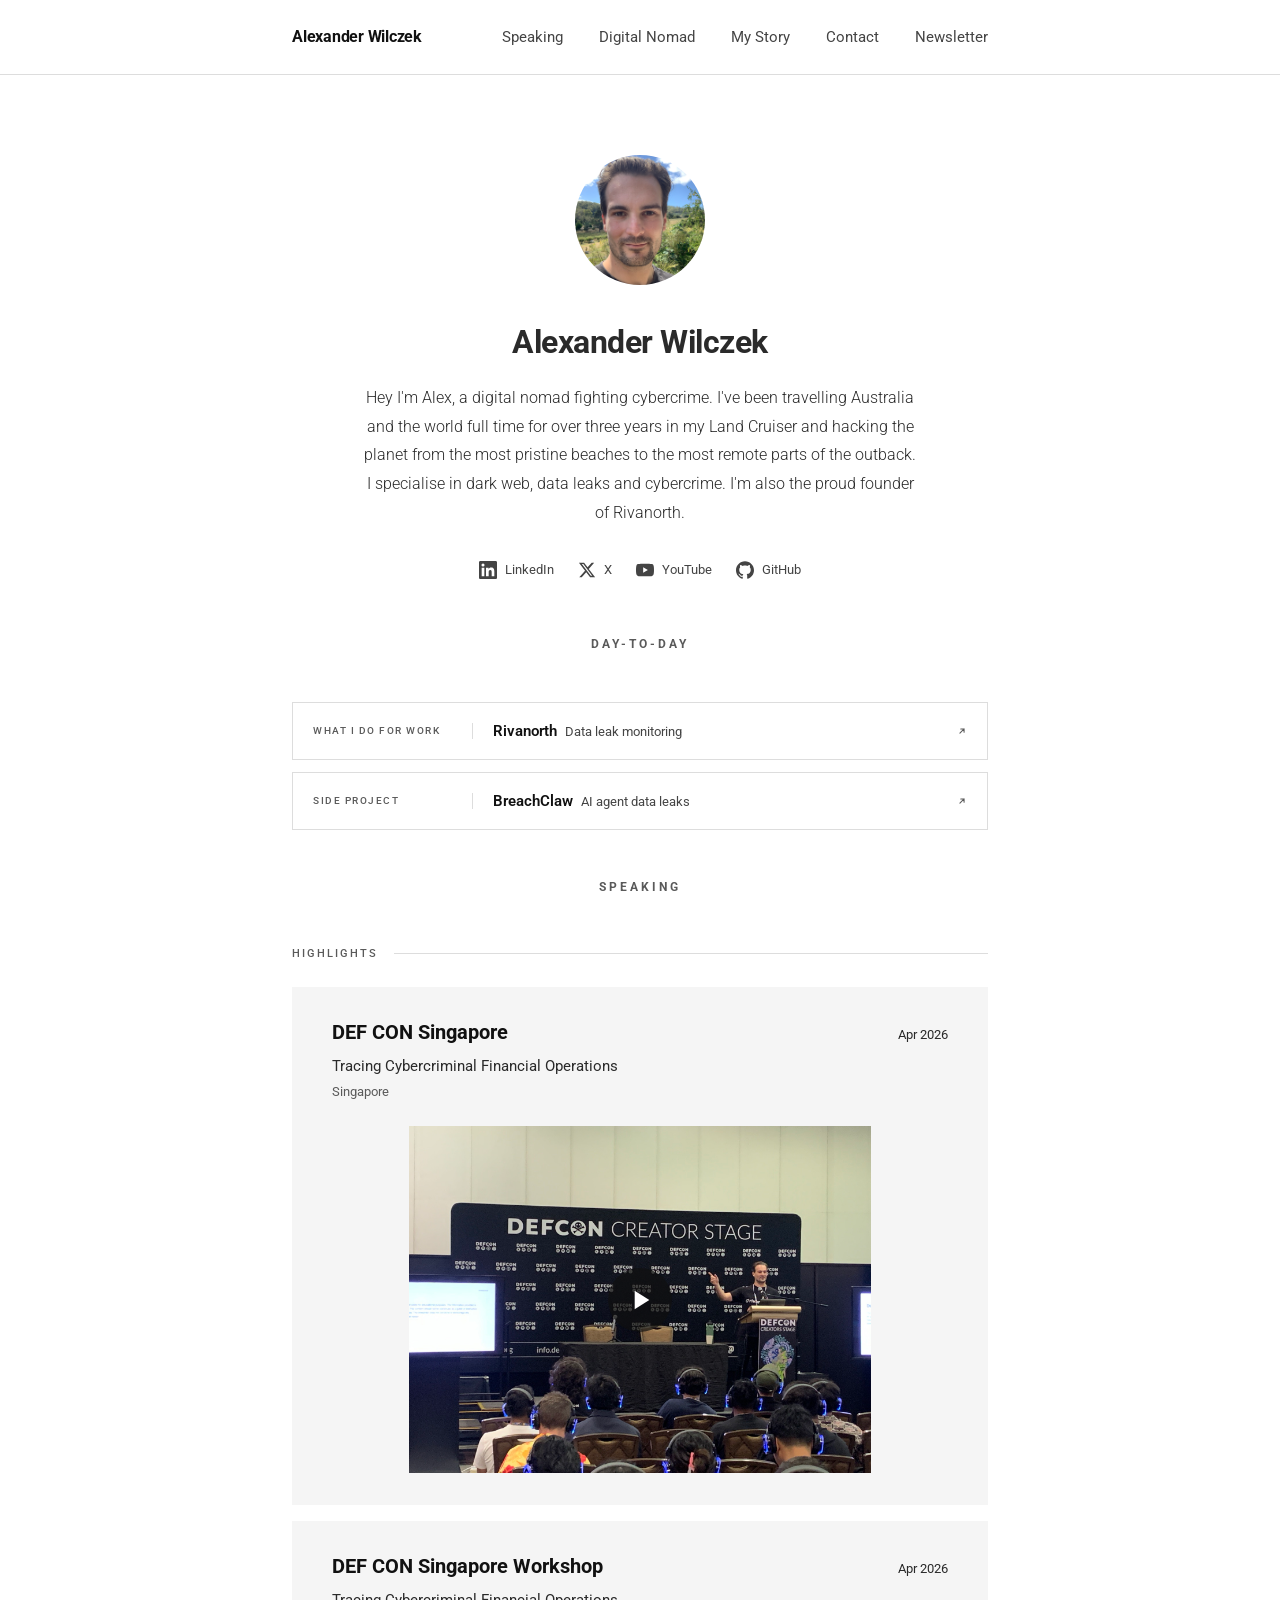
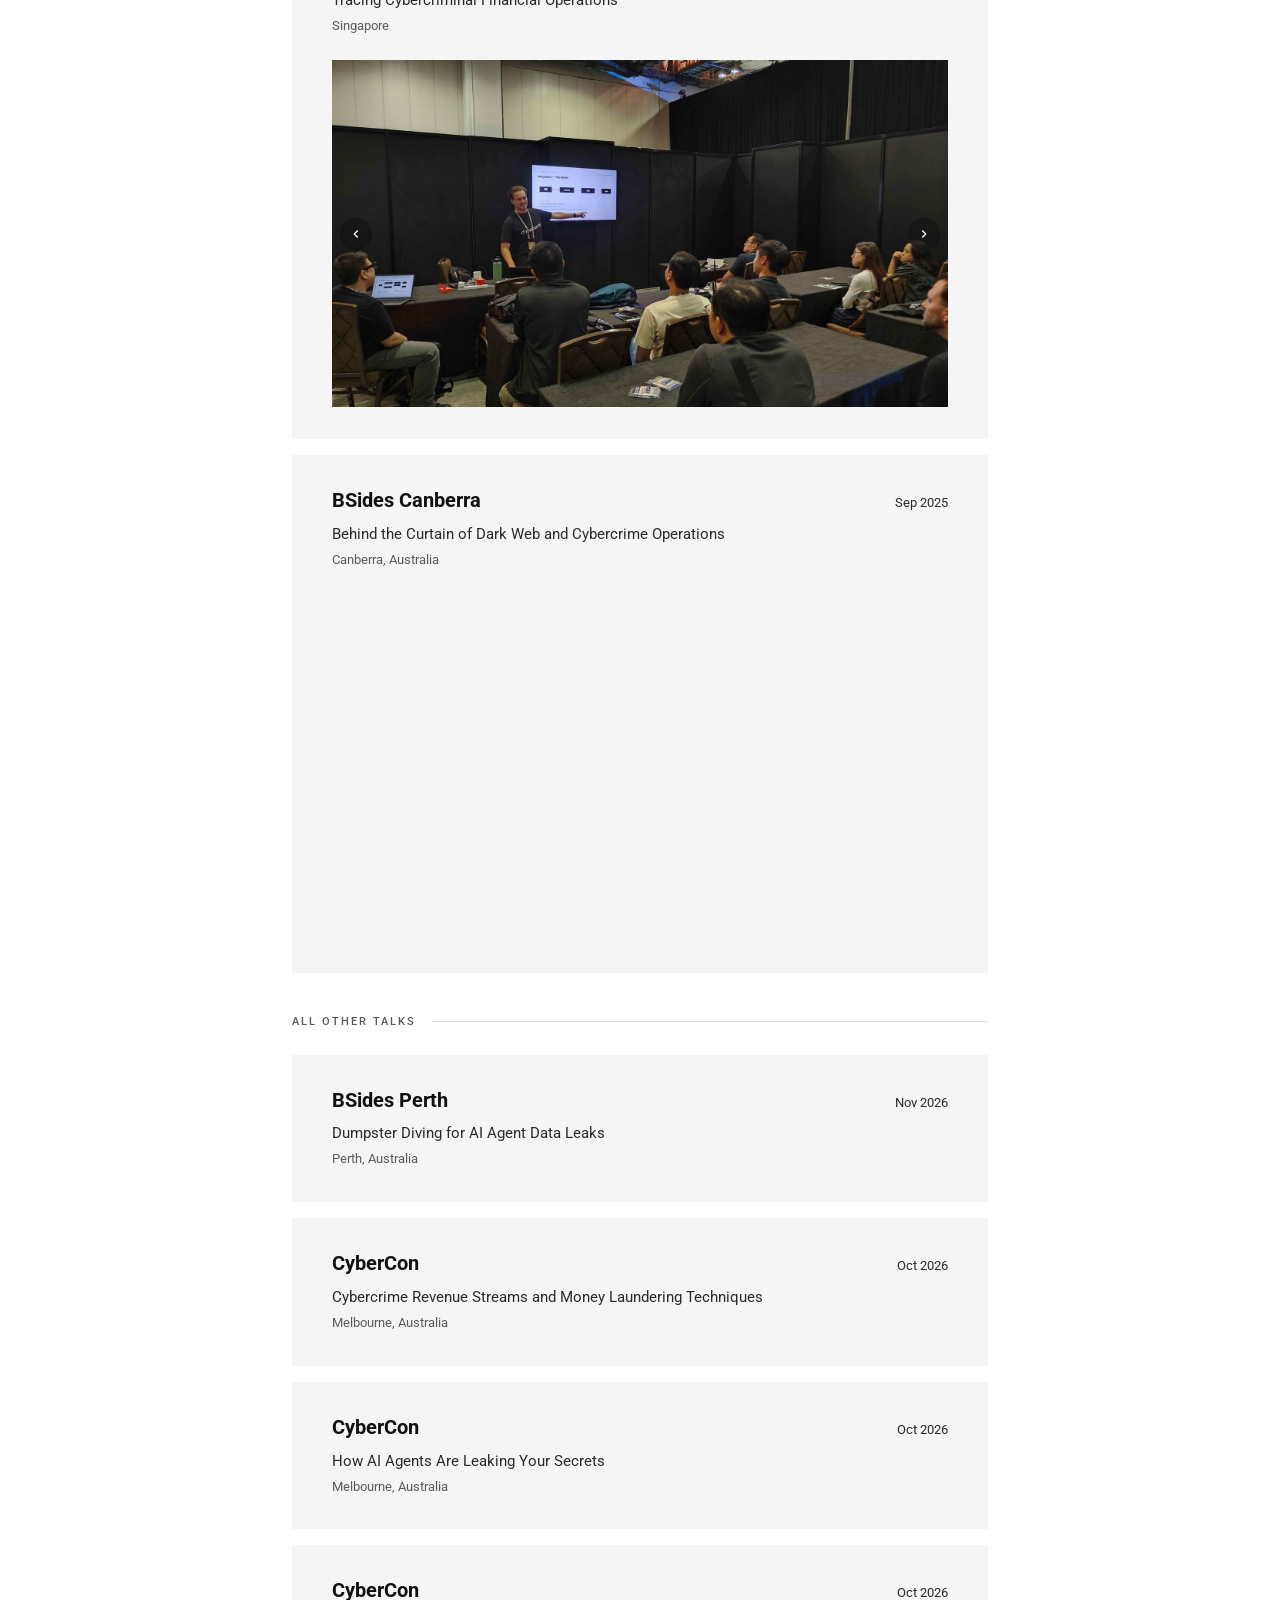
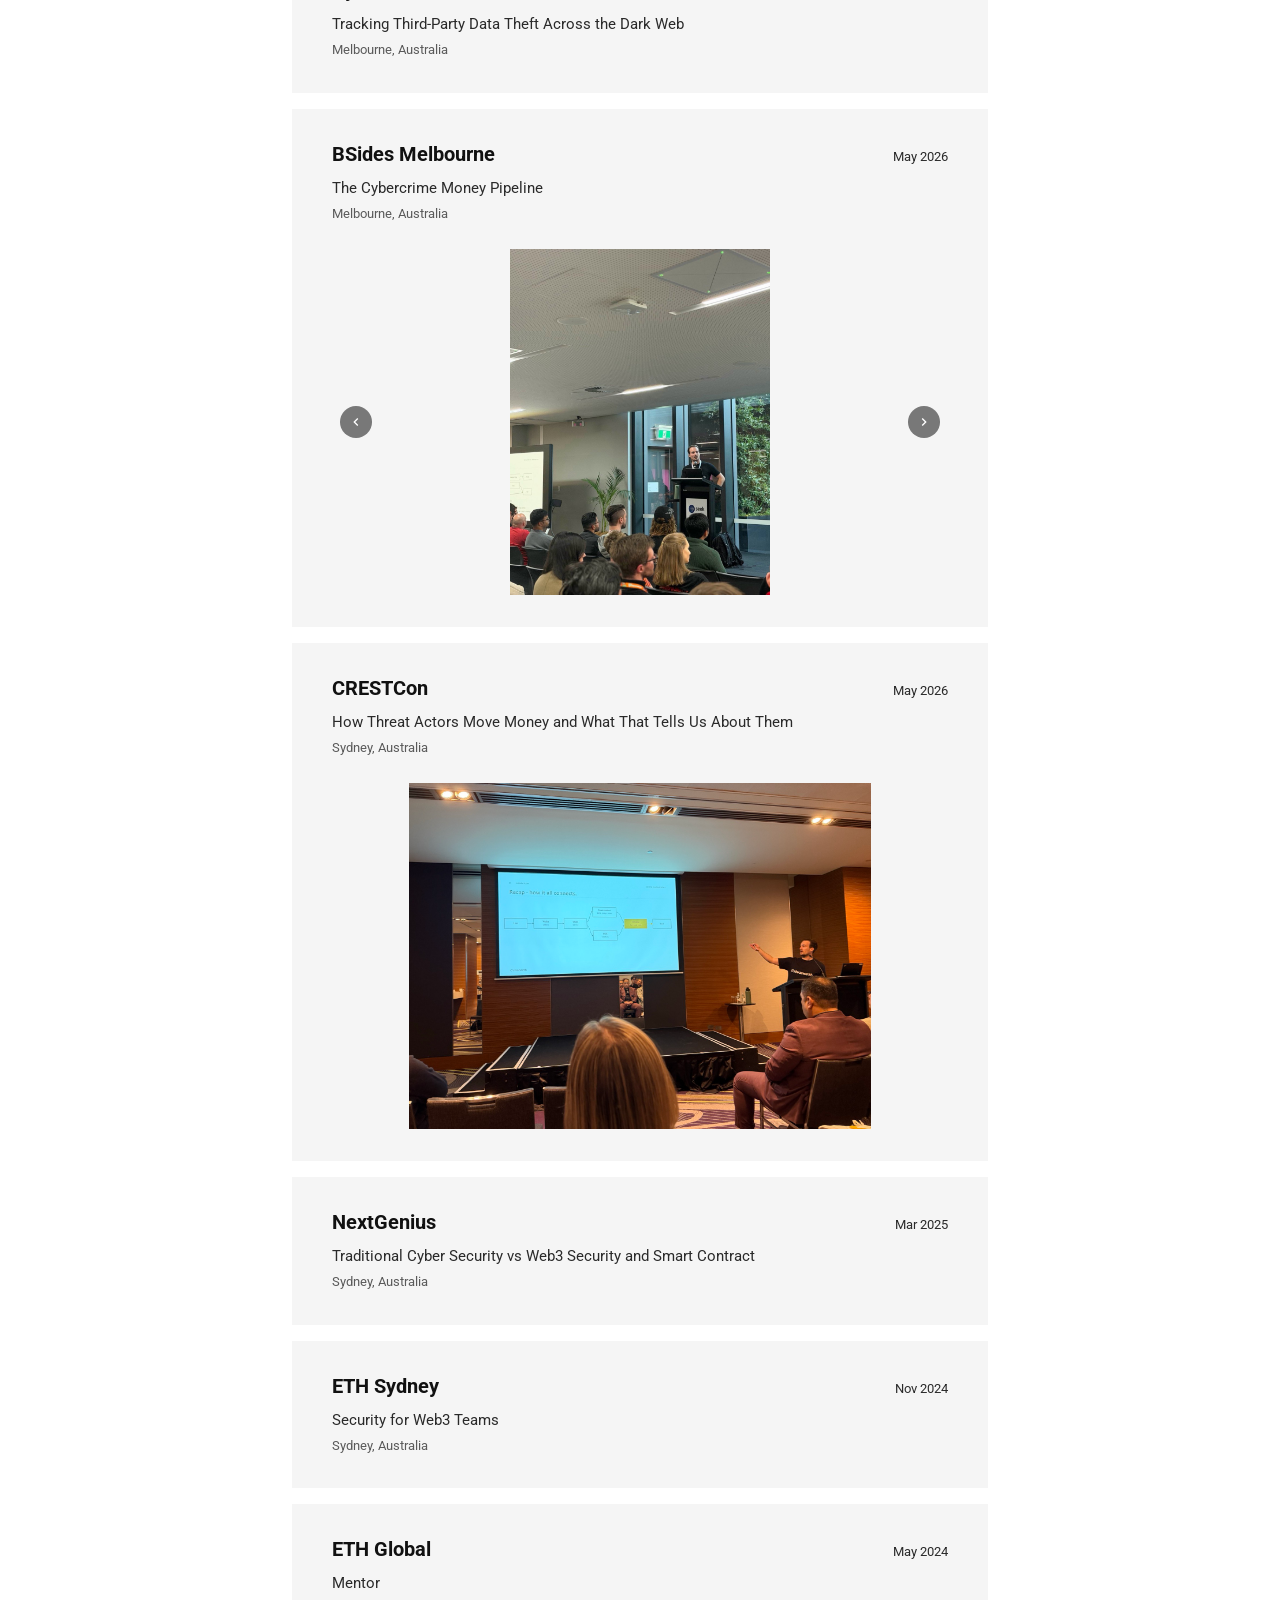
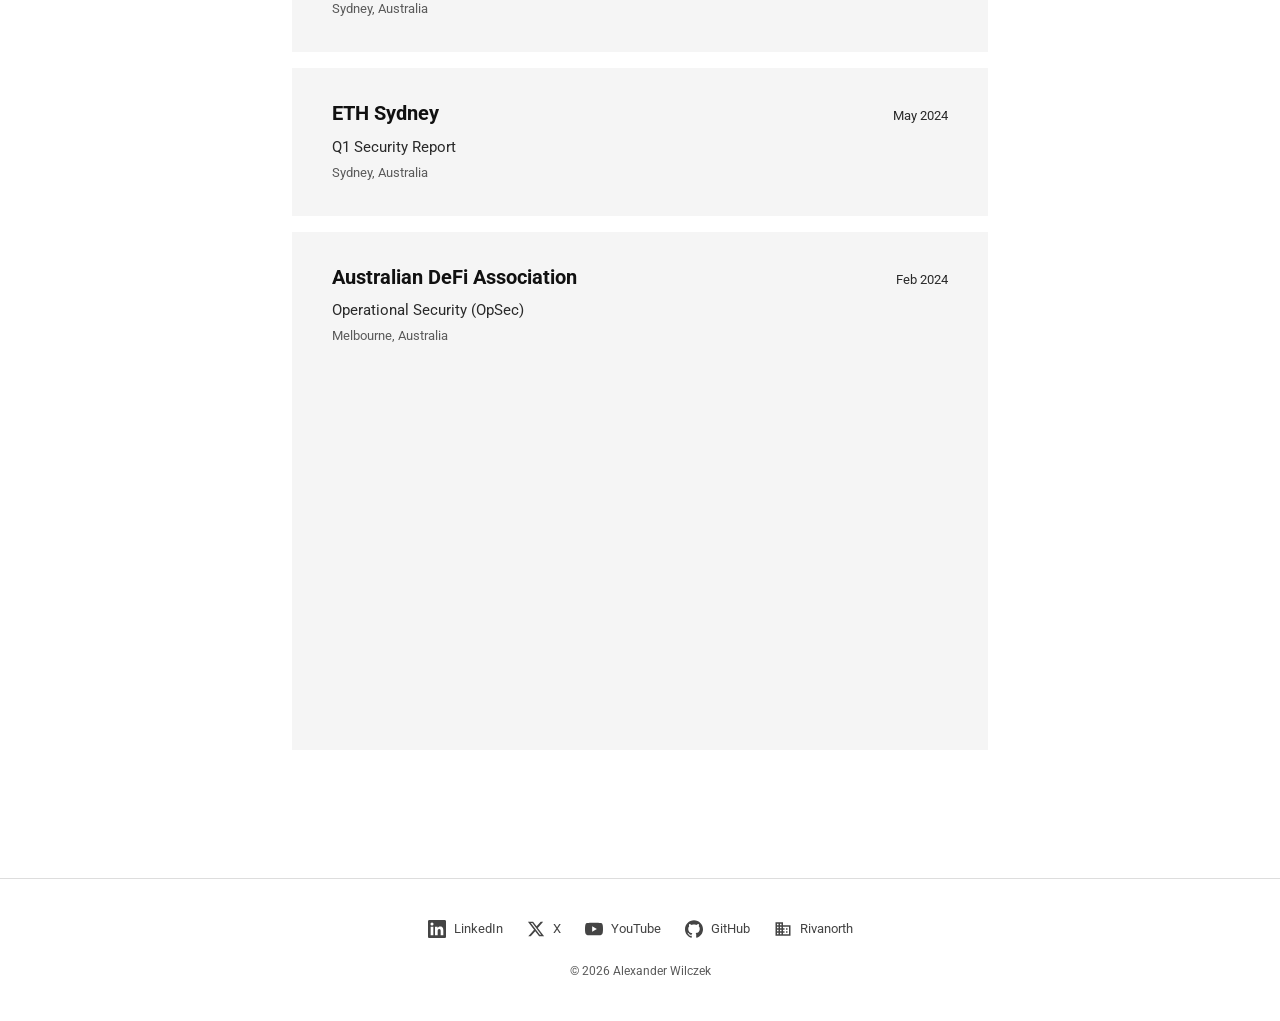
==== commit e28a760b: "Add DEF CON Singapore talk video with click-to-play facade; update bio - Replace the DEF CON Singapo" ====
--- a/index.html
+++ b/index.html
@@ -4,18 +4,18 @@
   <meta charset="UTF-8">
   <meta name="viewport" content="width=device-width, initial-scale=1.0">
   <title>Alexander Wilczek</title>
-  <meta name="description" content="Alexander Wilczek is a seasoned cybersecurity expert, global speaker, and digital nomad specialising in dark web, cybercrime and AI security.">
+  <meta name="description" content="Alexander Wilczek is a seasoned cybersecurity expert, global speaker, and digital nomad specialising in dark web, data leaks and cybercrime.">
   <link rel="icon" type="image/png" sizes="32x32" href="images/favicon-32-v2.png">
   <link rel="apple-touch-icon" sizes="180x180" href="images/favicon-180-v2.png">
   <meta property="og:title" content="Alexander Wilczek">
-  <meta property="og:description" content="Alexander Wilczek is a seasoned cybersecurity expert, global speaker, and digital nomad specialising in dark web, cybercrime and AI security.">
+  <meta property="og:description" content="Alexander Wilczek is a seasoned cybersecurity expert, global speaker, and digital nomad specialising in dark web, data leaks and cybercrime.">
   <meta property="og:image" content="https://alexanderwilczek.com/images/og-image.png">
   <meta property="og:url" content="https://alexanderwilczek.com/">
   <meta property="og:type" content="website">
   <link rel="canonical" href="https://alexanderwilczek.com/">
   <meta name="twitter:card" content="summary_large_image">
   <meta name="twitter:title" content="Alexander Wilczek">
-  <meta name="twitter:description" content="Alexander Wilczek is a seasoned cybersecurity expert, global speaker, and digital nomad specialising in dark web, cybercrime and AI security.">
+  <meta name="twitter:description" content="Alexander Wilczek is a seasoned cybersecurity expert, global speaker, and digital nomad specialising in dark web, data leaks and cybercrime.">
   <meta name="twitter:image" content="https://alexanderwilczek.com/images/og-image.png">
   <link href="https://fonts.googleapis.com/css2?family=Roboto:wght@300;400;500;700&display=swap" rel="stylesheet">
   <link rel="stylesheet" href="styles.css">
@@ -169,6 +169,43 @@
       object-fit: contain;
       display: block;
     }
+
+    /* ── Video facade (poster + play, iframe loads on click) ── */
+    .talk__play {
+      position: absolute;
+      inset: 0;
+      width: 100%;
+      height: 100%;
+      padding: 0;
+      border: none;
+      background: none;
+      cursor: pointer;
+      display: block;
+    }
+    .talk__play img {
+      width: 100%;
+      height: 100%;
+      object-fit: contain;
+      display: block;
+    }
+    .talk__play::after {
+      content: '';
+      position: absolute;
+      top: 50%;
+      left: 50%;
+      width: 4rem;
+      height: 4rem;
+      transform: translate(-50%, -50%);
+      border-radius: 50%;
+      background: rgba(17, 17, 17, 0.7) url("data:image/svg+xml,%3Csvg xmlns='http://www.w3.org/2000/svg' viewBox='0 0 24 24' fill='%23fff'%3E%3Cpath d='M8 5v14l11-7z'/%3E%3C/svg%3E") center / 2rem no-repeat;
+      transition: background-color 0.15s ease, transform 0.15s ease;
+    }
+    .talk__play:hover::after,
+    .talk__play:focus-visible::after {
+      background-color: rgba(17, 17, 17, 0.9);
+      transform: translate(-50%, -50%) scale(1.08);
+    }
+    .talk__play:focus-visible { outline: 2px solid var(--color-text); outline-offset: -2px; }
 
     /* ── Carousel ── */
     .talk__carousel {
@@ -332,7 +369,7 @@
   <section class="hero">
     <img src="images/IMG_1276.JPG" alt="Alexander Wilczek" class="hero__photo">
     <h1 class="hero__name">Alexander Wilczek</h1>
-    <p class="hero__bio">Hey I'm Alex, a digital nomad fighting cybercrime. I've been travelling Australia (and the world) full time for over three years in my Landcruiser and hacking the planet from the most pristine beaches to the most remote parts of the outback. I specialise in dark web, cybercrime and AI security. I'm also the proud founder of Rivanorth.</p>
+    <p class="hero__bio">Hey I'm Alex, a digital nomad fighting cybercrime. I've been travelling Australia and the world full time for over three years in my Land Cruiser and hacking the planet from the most pristine beaches to the most remote parts of the outback. I specialise in dark web, data leaks and cybercrime. I'm also the proud founder of Rivanorth.</p>
     <ul class="hero__socials socials">
       <li>
         <a href="https://www.linkedin.com/in/alexander-wilczek/" target="_blank" rel="noopener">
@@ -443,8 +480,10 @@
         </div>
         <p class="talk__title">Tracing Cybercriminal Financial Operations</p>
         <p class="talk__location">Singapore</p>
-        <div class="talk__media">
-          <img src="images/talks/defcon-sg-2026-talk.jpg" alt="Speaking at the DEF CON Singapore Creator Stage on tracing cybercriminal financial operations." loading="lazy">
+        <div class="talk__video">
+          <button type="button" class="talk__play" data-video-id="XTAwy2f24dA" data-video-title="DEF CON Singapore — Tracing Cybercriminal Financial Operations" aria-label="Play video: Tracing Cybercriminal Financial Operations at DEF CON Singapore">
+            <img src="images/talks/defcon-sg-2026-talk.jpg" alt="Speaking at the DEF CON Singapore Creator Stage on tracing cybercriminal financial operations." loading="lazy">
+          </button>
         </div>
       </article>
 
@@ -617,6 +656,21 @@
         upcomingHeader.style.display = 'none';
         upcomingContainer.style.display = 'none';
       }
+
+      var players = document.querySelectorAll('.talk__play[data-video-id]');
+      players.forEach(function (btn) {
+        btn.addEventListener('click', function () {
+          var id = btn.getAttribute('data-video-id');
+          if (!/^[\w-]{11}$/.test(id)) return;
+          var iframe = document.createElement('iframe');
+          iframe.src = 'https://www.youtube.com/embed/' + id + '?autoplay=1';
+          iframe.title = btn.getAttribute('data-video-title') || 'Video';
+          iframe.setAttribute('allow', 'accelerometer; autoplay; clipboard-write; encrypted-media; gyroscope; picture-in-picture');
+          iframe.setAttribute('allowfullscreen', '');
+          btn.replaceWith(iframe);
+          iframe.focus();
+        });
+      });
 
       var carousels = document.querySelectorAll('[data-carousel]');
       carousels.forEach(function (carousel) {
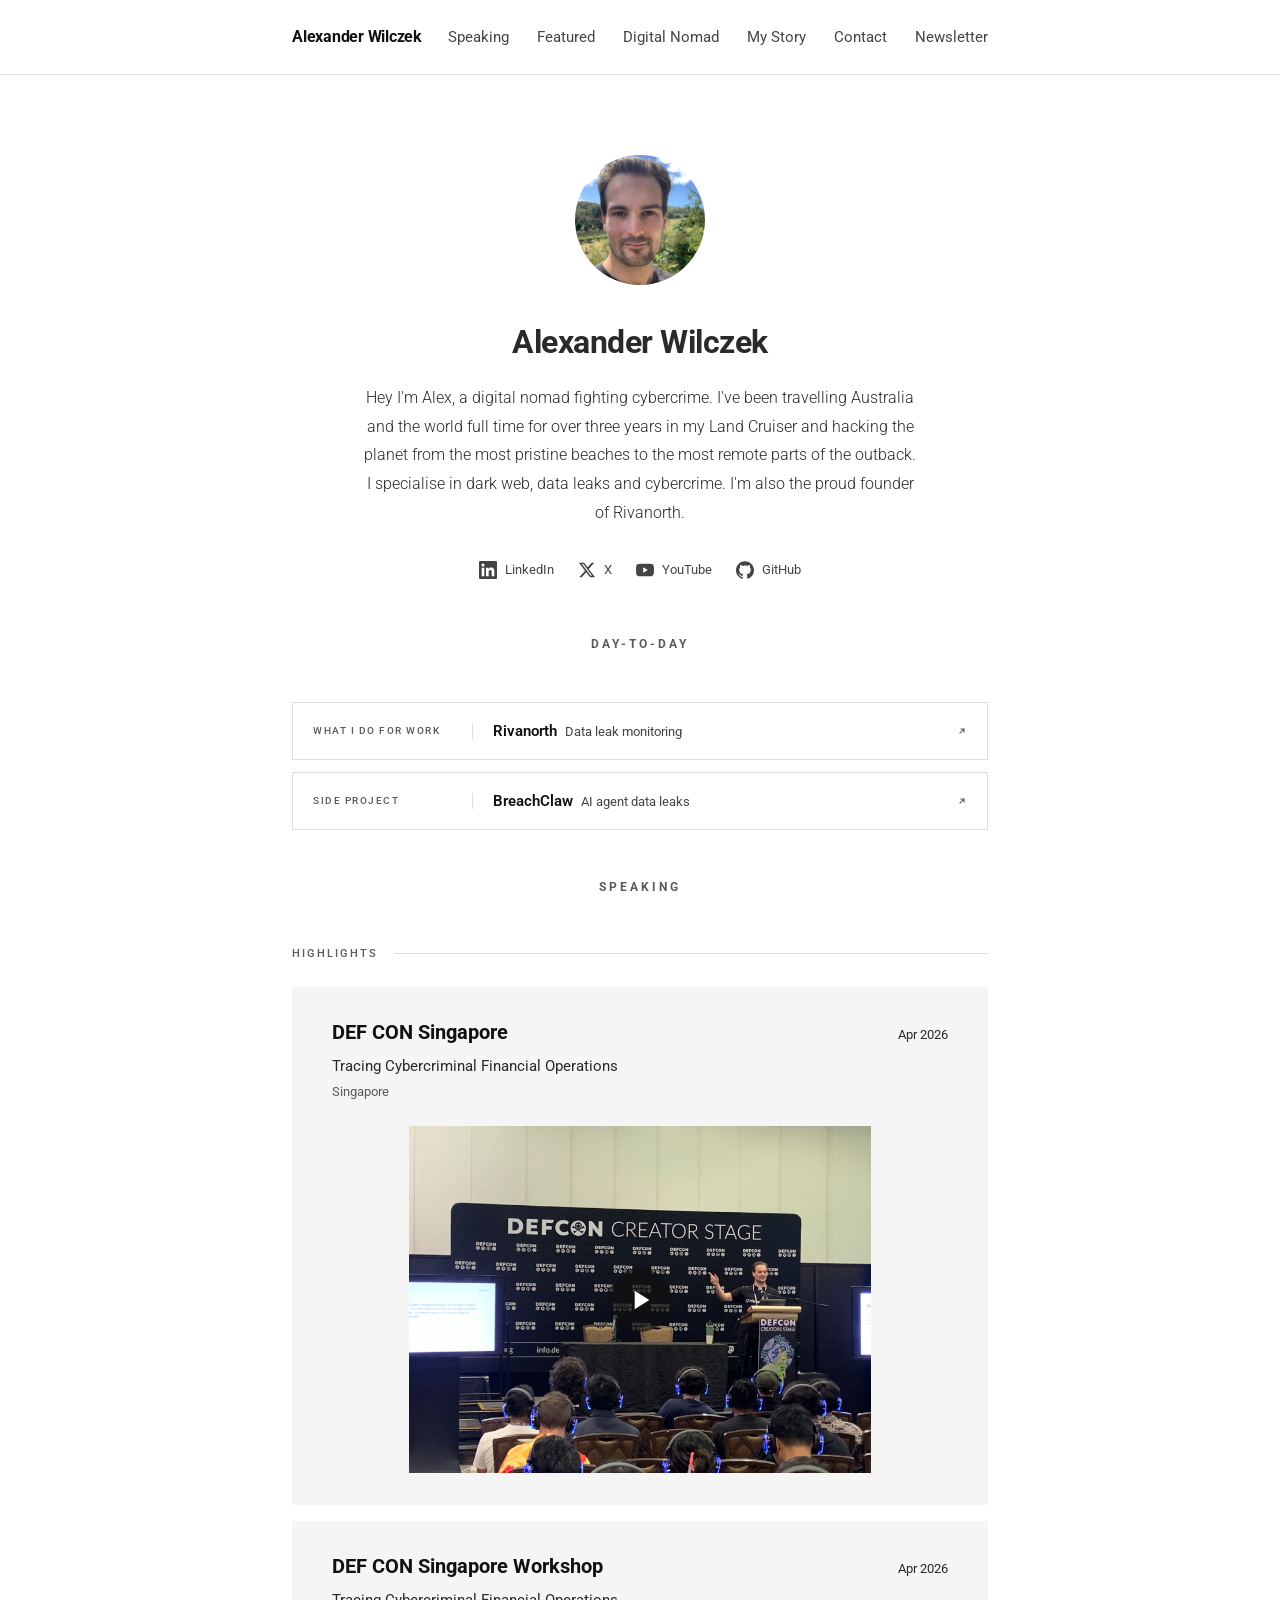
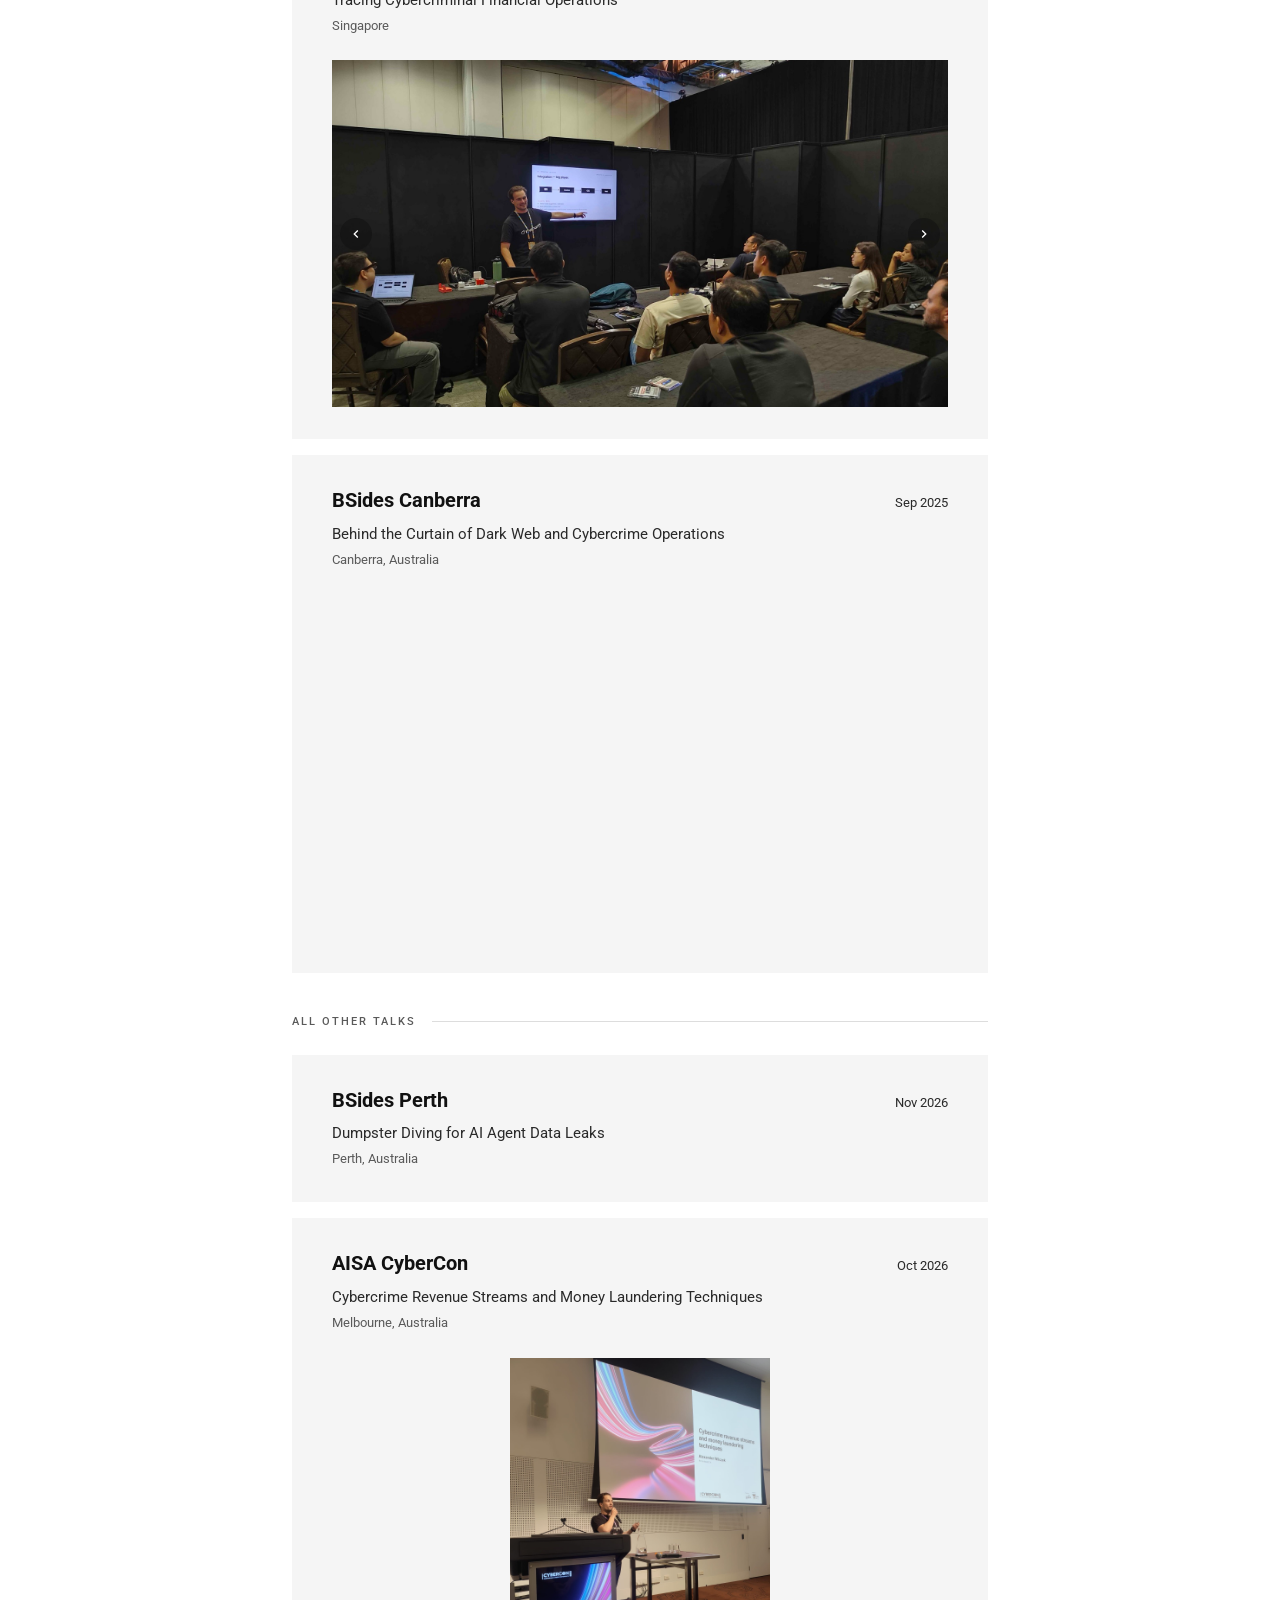
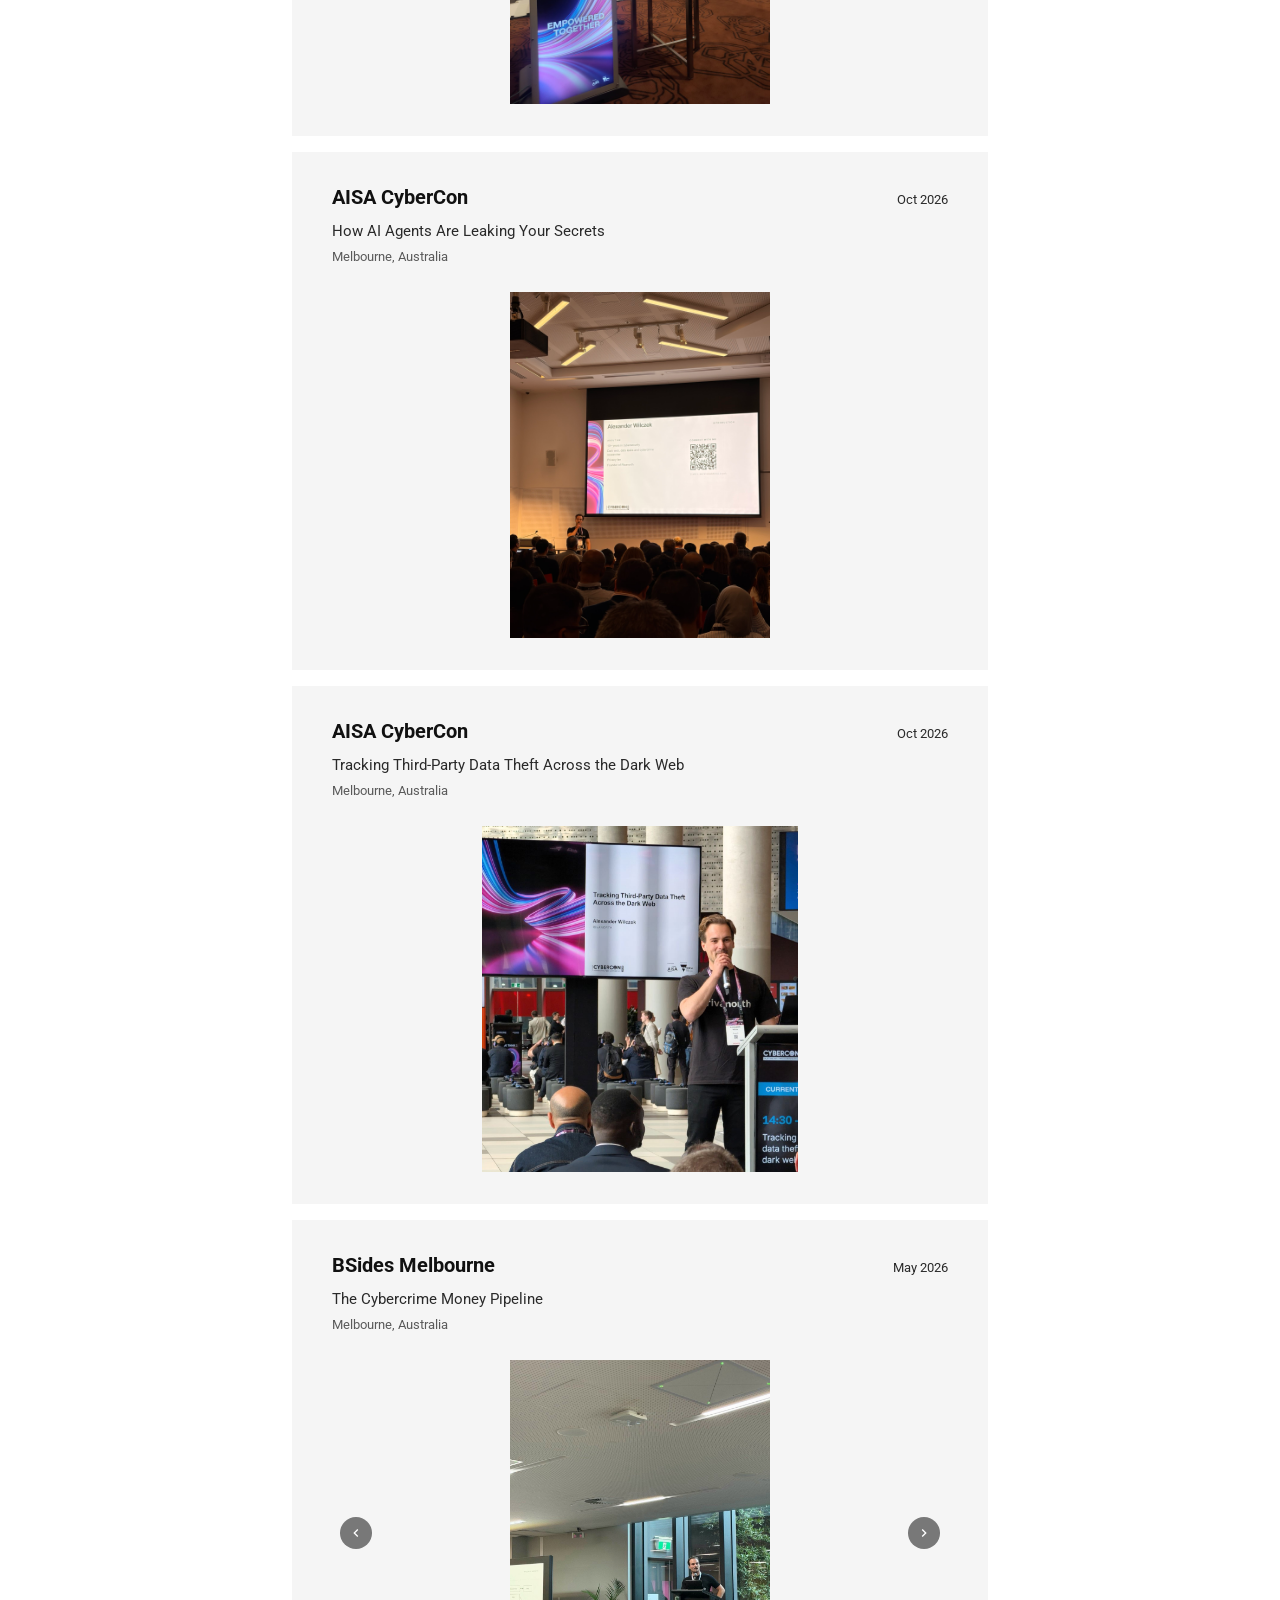
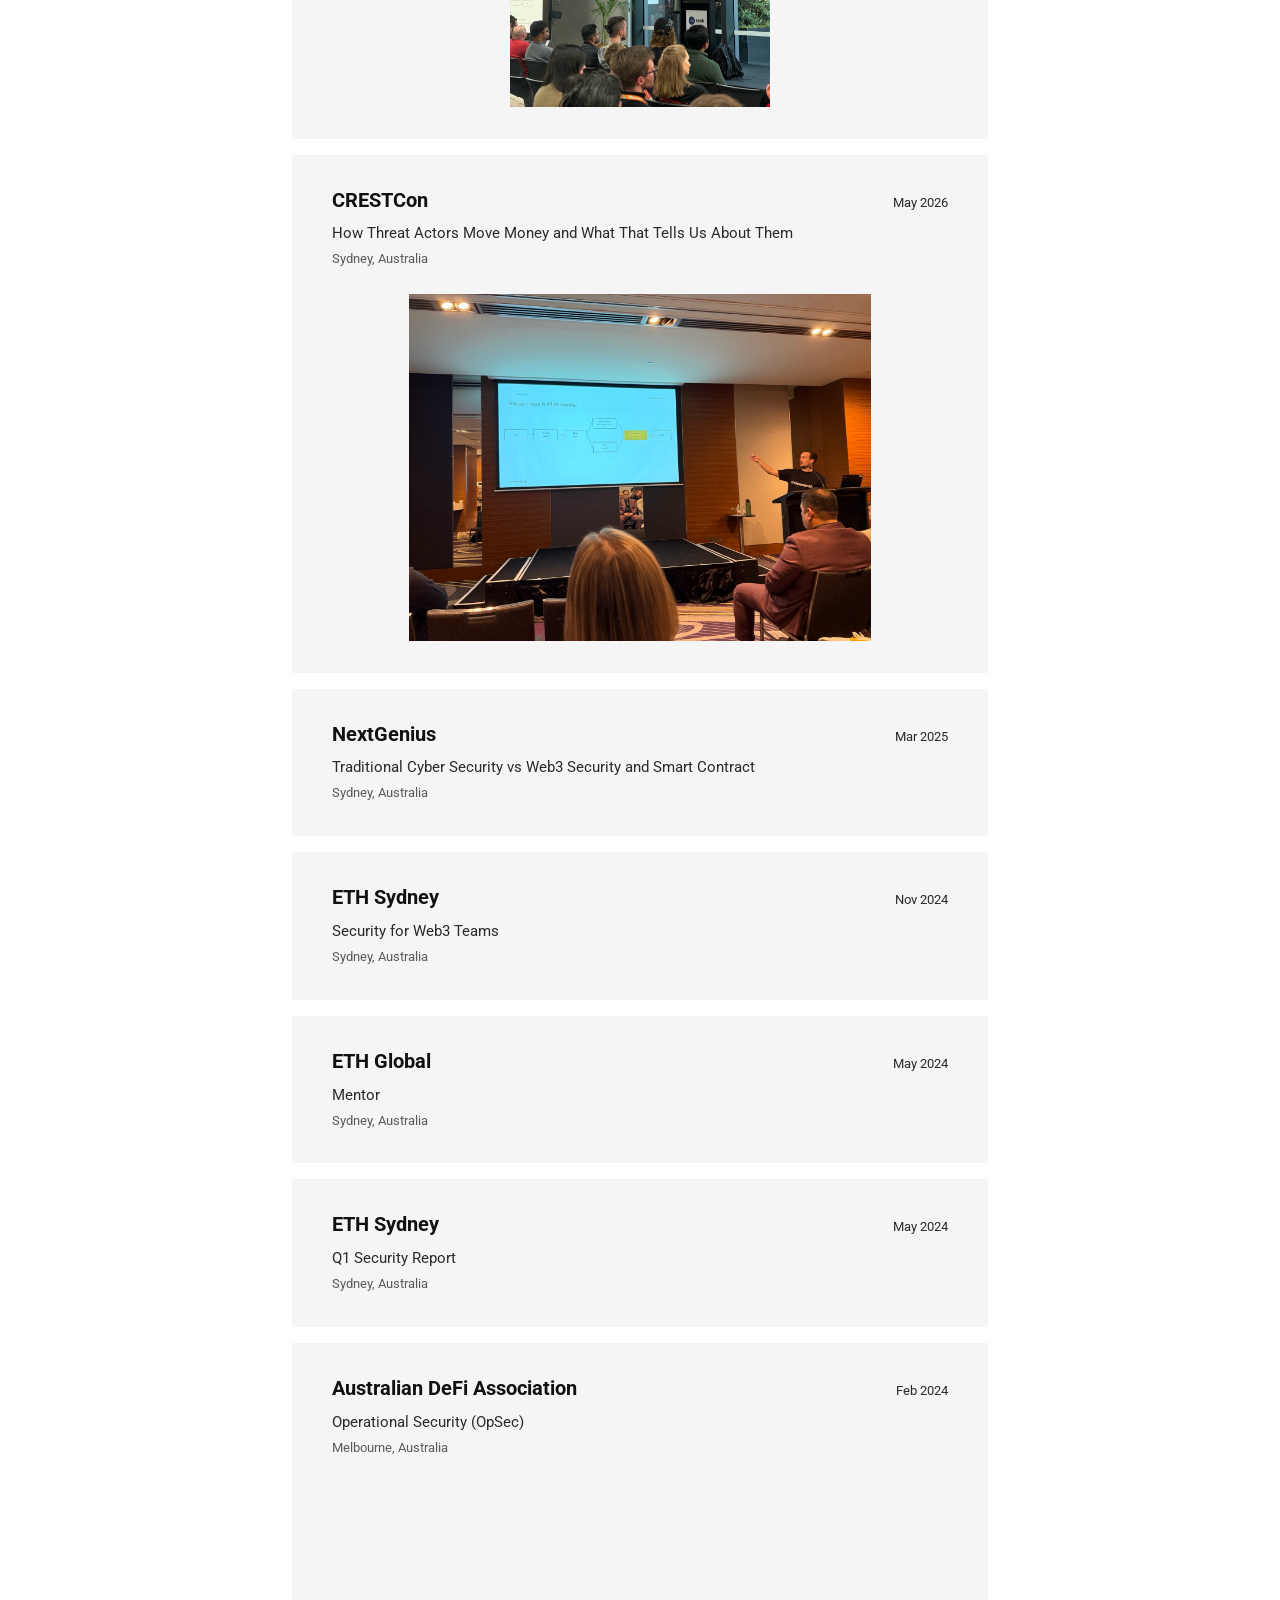
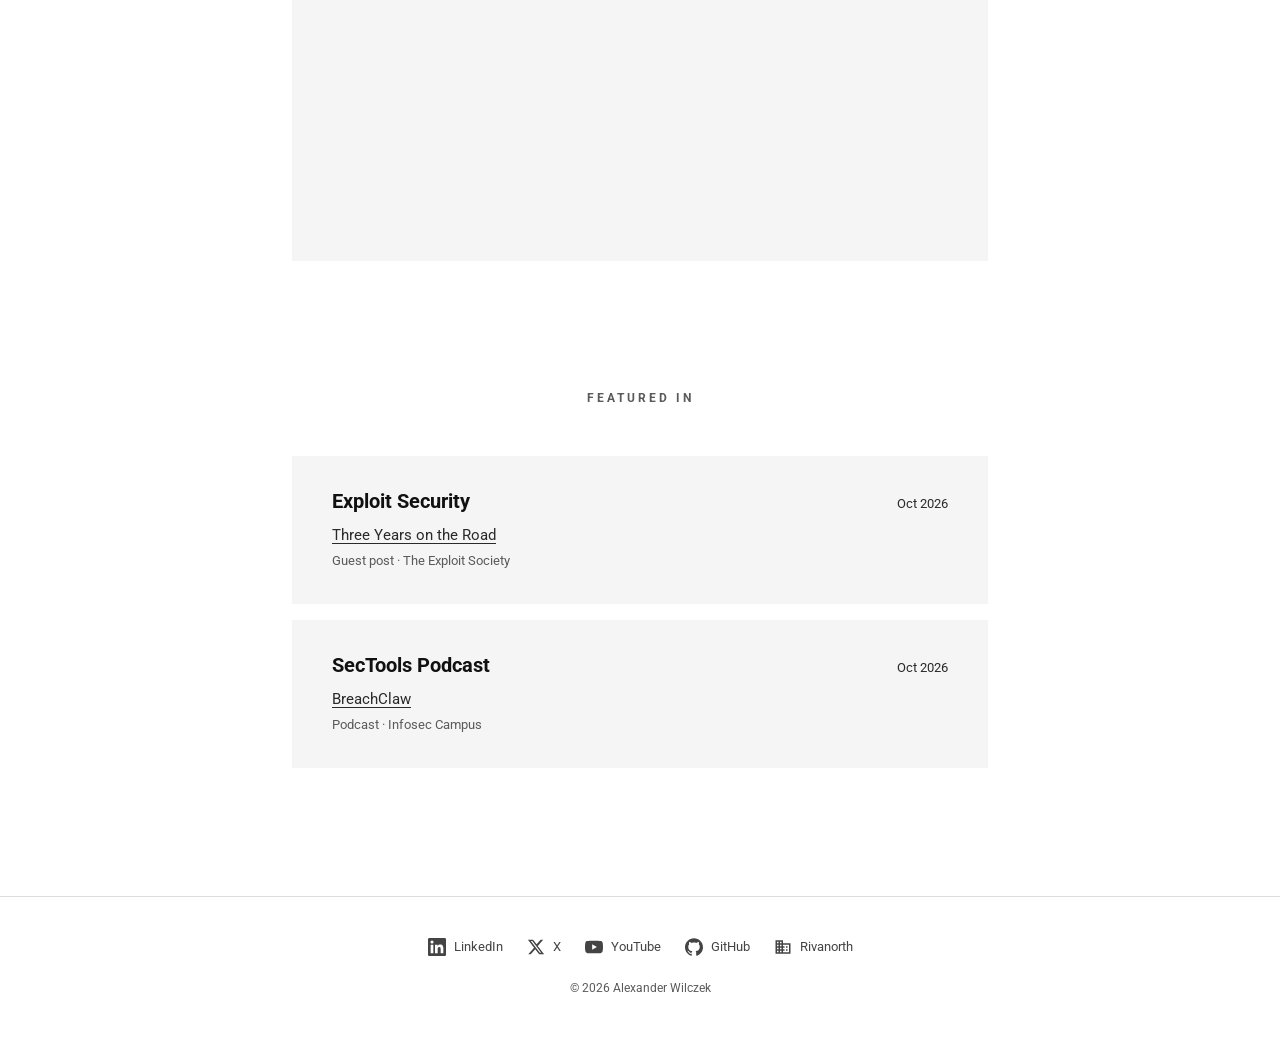
==== commit 194ee5f5: "Add Featured In section; move AISA CyberCon talks to past with photos - New #featured section on the" ====
--- a/index.html
+++ b/index.html
@@ -54,8 +54,9 @@
       margin-top: 2rem;
     }
 
-    /* ── Speaking Section ── */
-    .speaking {
+    /* ── Speaking / Featured In Sections ── */
+    .speaking,
+    .featured {
       max-width: var(--max-width);
       margin: 0 auto;
       padding: 3rem var(--page-padding) 4rem;
@@ -131,6 +132,14 @@
       font-weight: 400;
       margin-top: 0.25rem;
     }
+
+    /* ── Link card (whole card is the link) ── */
+    .talk--link {
+      display: block;
+      text-decoration: none;
+    }
+    .talk--link:focus-visible { outline: 2px solid var(--color-primary); outline-offset: 2px; }
+    .talk--link .talk__title { text-decoration: underline; text-underline-offset: 3px; }
 
     /* ── Upcoming Talk ── */
     .talk--upcoming {
@@ -359,6 +368,7 @@
     </button>
     <ul class="nav__links" id="nav-links">
       <li><a href="index.html#speaking">Speaking</a></li>
+      <li><a href="index.html#featured">Featured</a></li>
       <li><a href="digital-nomad.html">Digital Nomad</a></li>
       <li><a href="my-story.html">My Story</a></li>
       <li><a href="contact.html">Contact</a></li>
@@ -430,33 +440,6 @@
 
     <div id="upcoming-talks">
       <!-- Future upcoming talks go here. Add data-highlight="true" to route to Highlights once past. -->
-      <article class="talk talk--upcoming" data-date="2026-10-14">
-        <div class="talk__top">
-          <h3 class="talk__conference">CyberCon</h3>
-          <span class="talk__date">Oct 14, 2026</span>
-        </div>
-        <p class="talk__title">Tracking Third-Party Data Theft Across the Dark Web</p>
-        <p class="talk__location">Melbourne, Australia</p>
-      </article>
-
-      <article class="talk talk--upcoming" data-date="2026-10-15">
-        <div class="talk__top">
-          <h3 class="talk__conference">CyberCon</h3>
-          <span class="talk__date">Oct 15, 2026</span>
-        </div>
-        <p class="talk__title">How AI Agents Are Leaking Your Secrets</p>
-        <p class="talk__location">Melbourne, Australia</p>
-      </article>
-
-      <article class="talk talk--upcoming" data-date="2026-10-16">
-        <div class="talk__top">
-          <h3 class="talk__conference">CyberCon</h3>
-          <span class="talk__date">Oct 16, 2026</span>
-        </div>
-        <p class="talk__title">Cybercrime Revenue Streams and Money Laundering Techniques</p>
-        <p class="talk__location">Melbourne, Australia</p>
-      </article>
-
       <article class="talk talk--upcoming" data-date="2026-11-13">
         <div class="talk__top">
           <h3 class="talk__conference">BSides Perth</h3>
@@ -528,6 +511,42 @@
     </div>
 
     <div id="other-talks">
+      <article class="talk" data-date="2026-10-16">
+        <div class="talk__top">
+          <h3 class="talk__conference">AISA CyberCon</h3>
+          <span class="talk__date">Oct 2026</span>
+        </div>
+        <p class="talk__title">Cybercrime Revenue Streams and Money Laundering Techniques</p>
+        <p class="talk__location">Melbourne, Australia</p>
+        <div class="talk__media">
+          <img src="images/talks/cybercon-2026-cybercrime.jpg" alt="Speaking at AISA CyberCon 2026 in Melbourne on cybercrime revenue streams." loading="lazy">
+        </div>
+      </article>
+
+      <article class="talk" data-date="2026-10-15">
+        <div class="talk__top">
+          <h3 class="talk__conference">AISA CyberCon</h3>
+          <span class="talk__date">Oct 2026</span>
+        </div>
+        <p class="talk__title">How AI Agents Are Leaking Your Secrets</p>
+        <p class="talk__location">Melbourne, Australia</p>
+        <div class="talk__media">
+          <img src="images/talks/cybercon-2026-ai-agents.jpg" alt="Speaking at AISA CyberCon 2026 in Melbourne on AI agents leaking secrets." loading="lazy">
+        </div>
+      </article>
+
+      <article class="talk" data-date="2026-10-14">
+        <div class="talk__top">
+          <h3 class="talk__conference">AISA CyberCon</h3>
+          <span class="talk__date">Oct 2026</span>
+        </div>
+        <p class="talk__title">Tracking Third-Party Data Theft Across the Dark Web</p>
+        <p class="talk__location">Melbourne, Australia</p>
+        <div class="talk__media">
+          <img src="images/talks/cybercon-2026-dark-web.jpg" alt="Speaking at AISA CyberCon 2026 in Melbourne on tracking third-party data theft." loading="lazy">
+        </div>
+      </article>
+
       <article class="talk" data-date="2026-05-16">
         <div class="talk__top">
           <h3 class="talk__conference">BSides Melbourne</h3>
@@ -609,6 +628,30 @@
           <iframe src="https://www.youtube.com/embed/r607BXUdjS4?start=745" title="Australian DeFi Association — Operational Security (OpSec)" allow="accelerometer; autoplay; clipboard-write; encrypted-media; gyroscope; picture-in-picture" allowfullscreen loading="lazy"></iframe>
         </div>
       </article>
+    </div>
+  </section>
+
+  <section class="featured" id="featured">
+    <h2 class="section-title">Featured In</h2>
+
+    <div id="features">
+      <a class="talk talk--link" href="https://www.exploitsecurity.io/post/three-years-on-the-road" target="_blank" rel="noopener" data-date="2026-10-21">
+        <div class="talk__top">
+          <h3 class="talk__conference">Exploit Security</h3>
+          <span class="talk__date">Oct 2026</span>
+        </div>
+        <p class="talk__title">Three Years on the Road</p>
+        <p class="talk__location">Guest post · The Exploit Society</p>
+      </a>
+
+      <a class="talk talk--link" href="https://infoseccampus.com/podcast/sectools-e58-breahclaw/" target="_blank" rel="noopener" data-date="2026-10-11">
+        <div class="talk__top">
+          <h3 class="talk__conference">SecTools Podcast</h3>
+          <span class="talk__date">Oct 2026</span>
+        </div>
+        <p class="talk__title">BreachClaw</p>
+        <p class="talk__location">Podcast · Infosec Campus</p>
+      </a>
     </div>
   </section>
 
--- a/styles.css
+++ b/styles.css
@@ -75,11 +75,12 @@
   color: var(--color-primary);
   text-decoration: none;
   letter-spacing: -0.25px;
+  white-space: nowrap;
 }
 
 .nav__links {
   display: flex;
-  gap: 2.25rem;
+  gap: 1.75rem;
   list-style: none;
 }
 
@@ -88,6 +89,7 @@
   color: var(--color-secondary);
   font-size: 0.9375rem;
   font-weight: 400;
+  white-space: nowrap;
   transition: color 0.2s;
 }
 
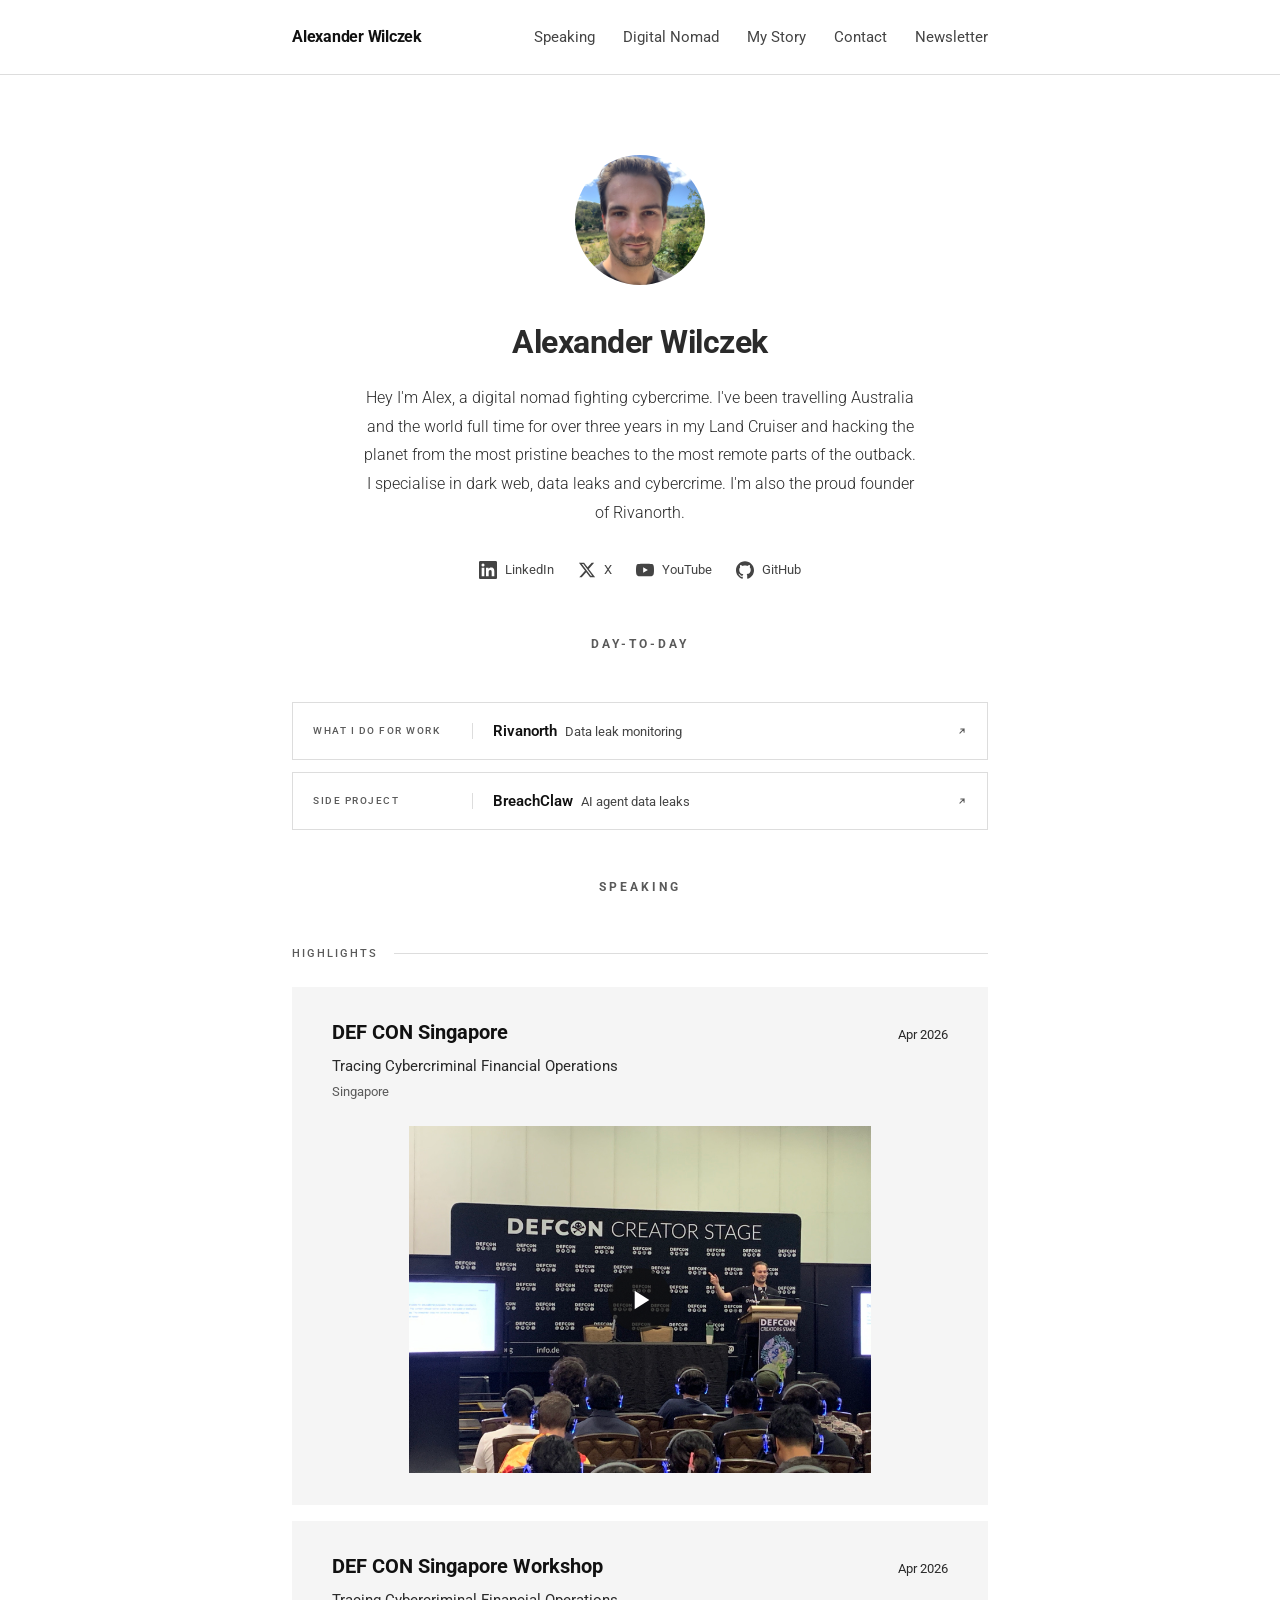
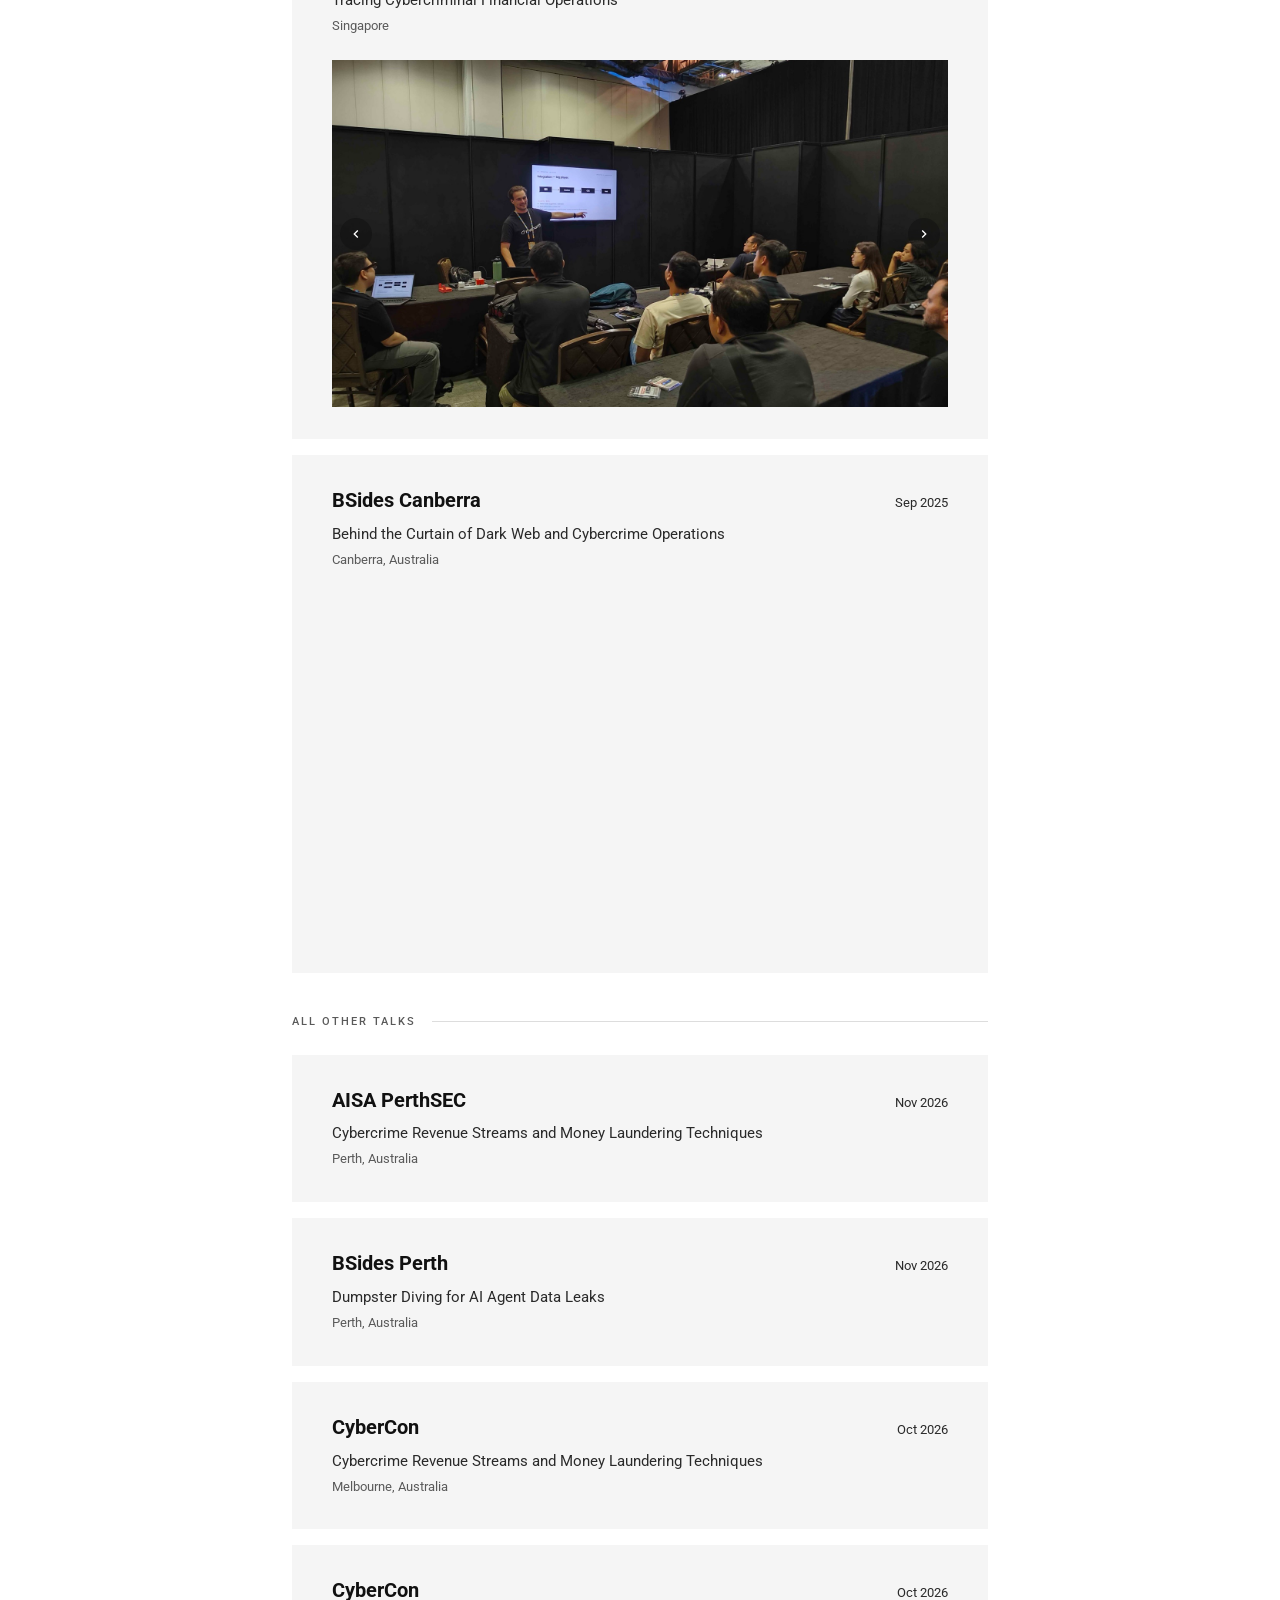
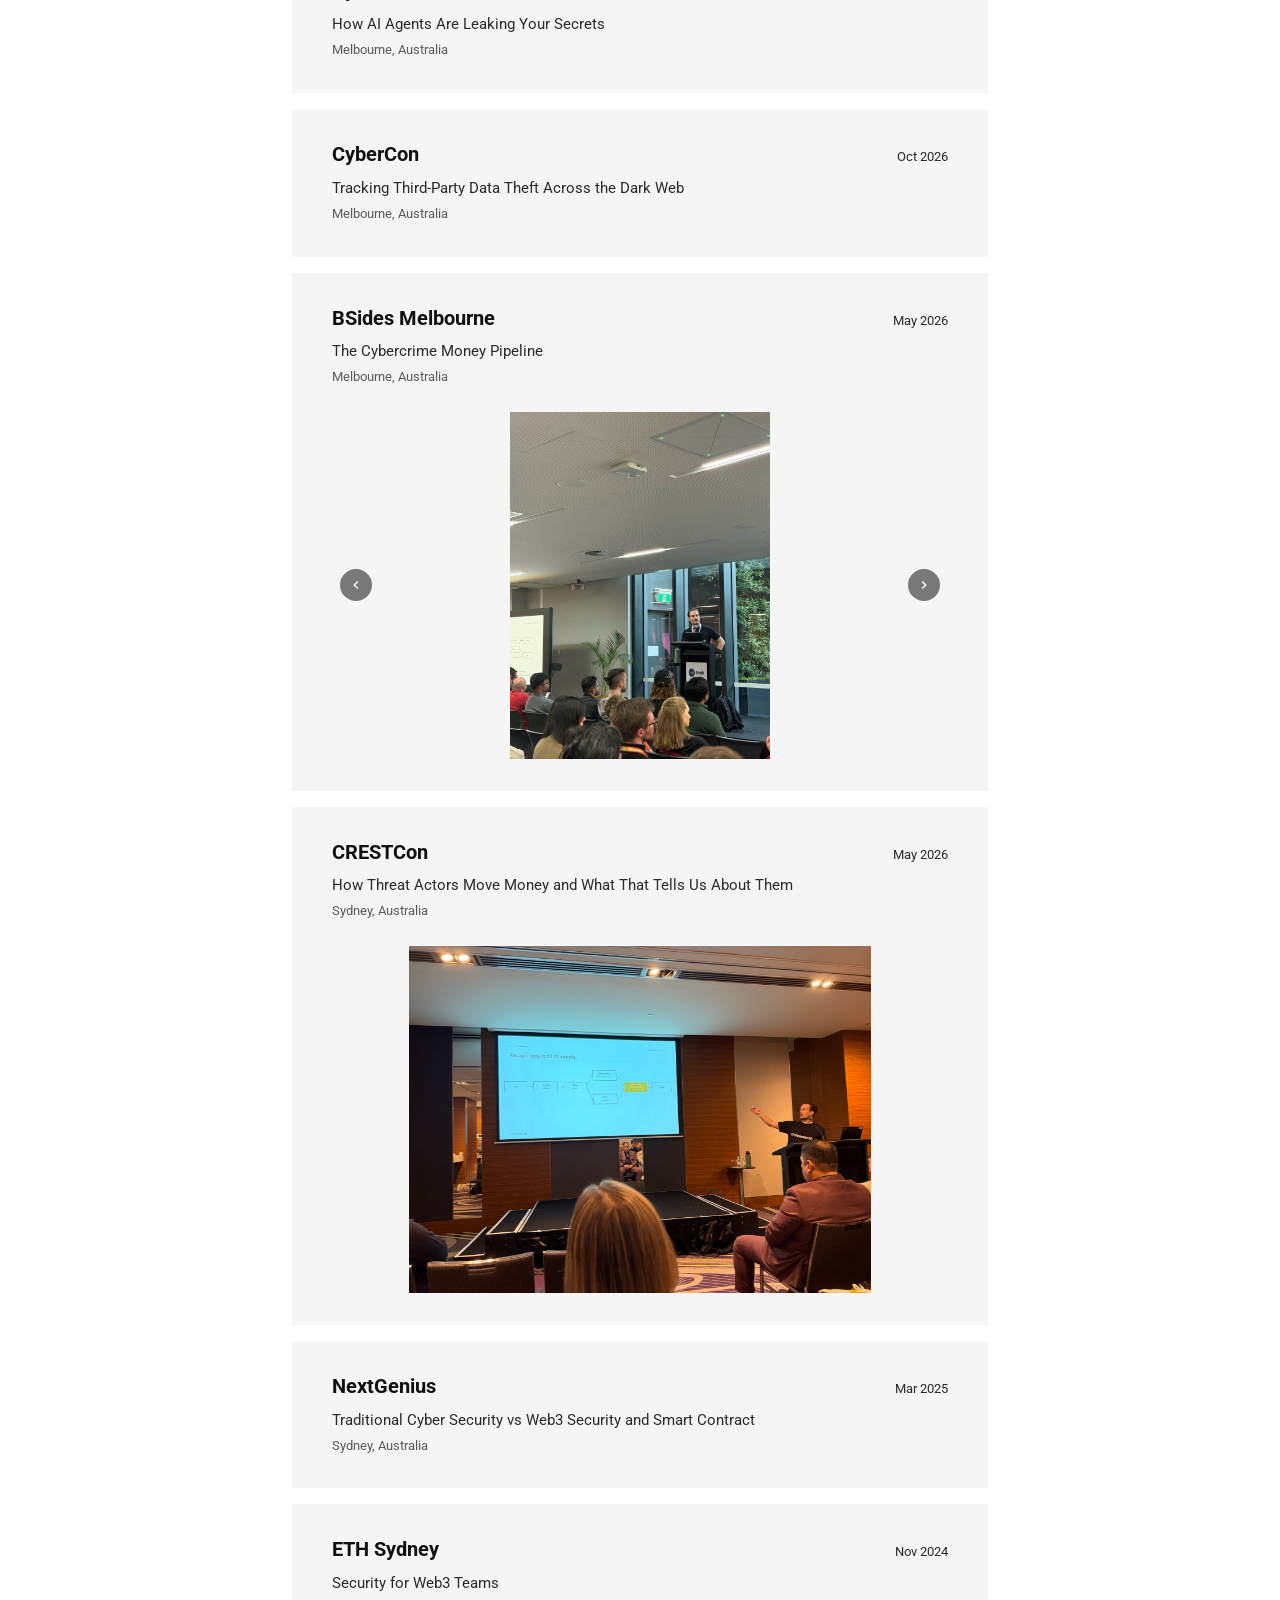
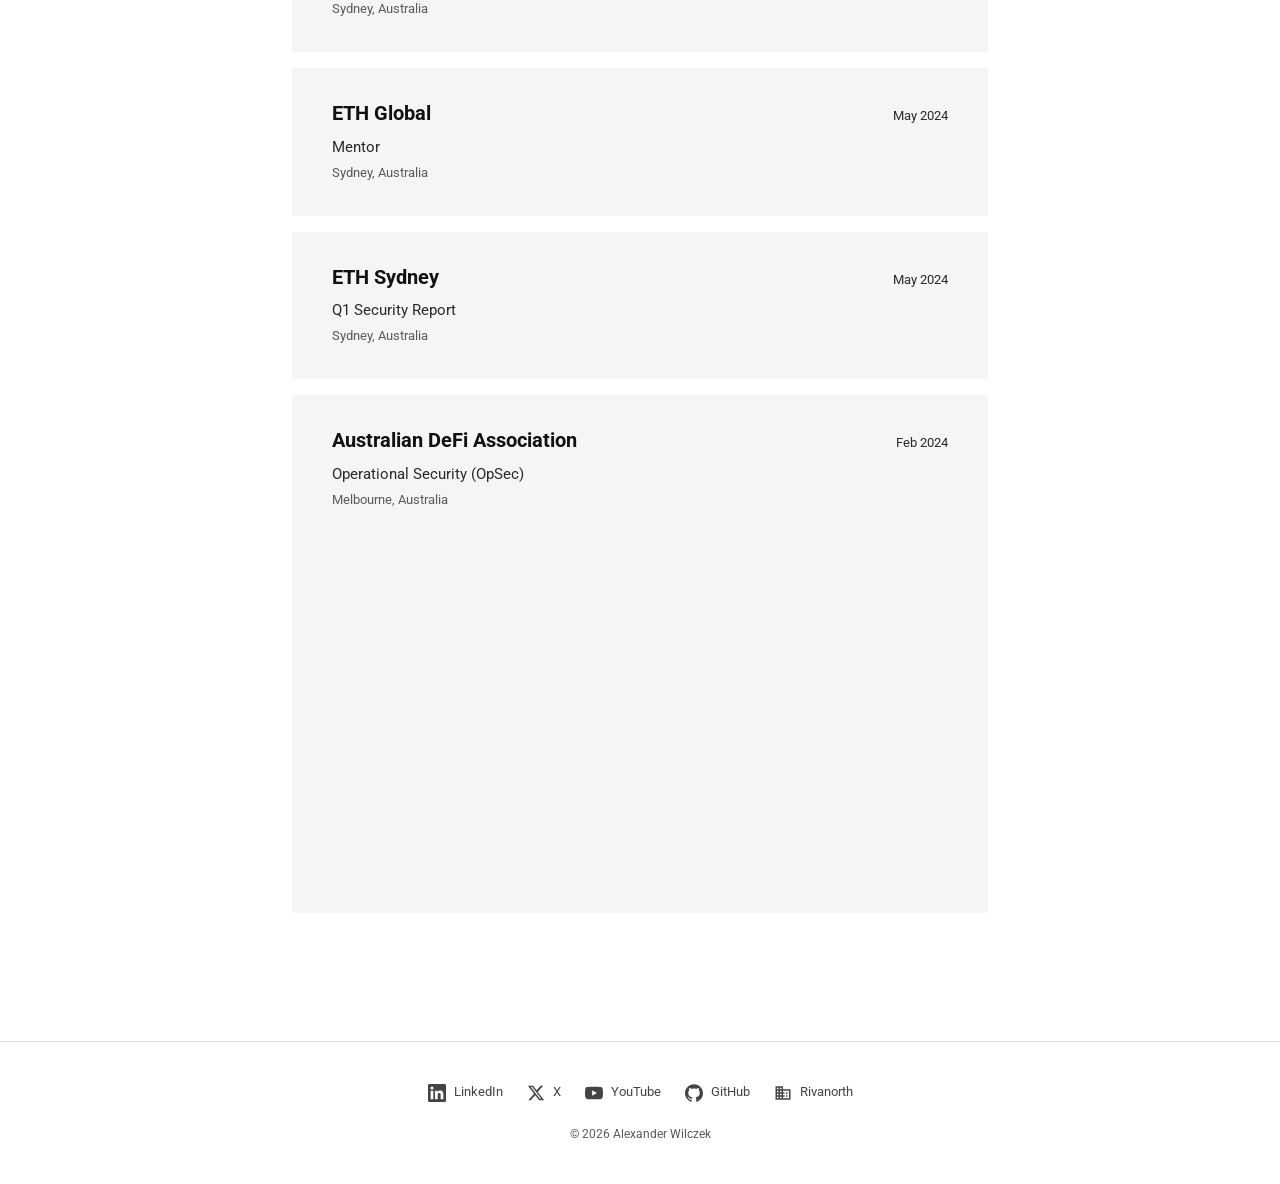
==== commit 5d54c9a6: "Add AISA PerthSEC 2026 talk Co-Authored-By: Claude Fable 5.1 <noreply@anthropic.com>" ====
--- a/index.html
+++ b/index.html
@@ -54,9 +54,8 @@
       margin-top: 2rem;
     }
 
-    /* ── Speaking / Featured In Sections ── */
-    .speaking,
-    .featured {
+    /* ── Speaking Section ── */
+    .speaking {
       max-width: var(--max-width);
       margin: 0 auto;
       padding: 3rem var(--page-padding) 4rem;
@@ -132,14 +131,6 @@
       font-weight: 400;
       margin-top: 0.25rem;
     }
-
-    /* ── Link card (whole card is the link) ── */
-    .talk--link {
-      display: block;
-      text-decoration: none;
-    }
-    .talk--link:focus-visible { outline: 2px solid var(--color-primary); outline-offset: 2px; }
-    .talk--link .talk__title { text-decoration: underline; text-underline-offset: 3px; }
 
     /* ── Upcoming Talk ── */
     .talk--upcoming {
@@ -368,7 +359,6 @@
     </button>
     <ul class="nav__links" id="nav-links">
       <li><a href="index.html#speaking">Speaking</a></li>
-      <li><a href="index.html#featured">Featured</a></li>
       <li><a href="digital-nomad.html">Digital Nomad</a></li>
       <li><a href="my-story.html">My Story</a></li>
       <li><a href="contact.html">Contact</a></li>
@@ -440,12 +430,48 @@
 
     <div id="upcoming-talks">
       <!-- Future upcoming talks go here. Add data-highlight="true" to route to Highlights once past. -->
+      <article class="talk talk--upcoming" data-date="2026-10-14">
+        <div class="talk__top">
+          <h3 class="talk__conference">CyberCon</h3>
+          <span class="talk__date">Oct 14, 2026</span>
+        </div>
+        <p class="talk__title">Tracking Third-Party Data Theft Across the Dark Web</p>
+        <p class="talk__location">Melbourne, Australia</p>
+      </article>
+
+      <article class="talk talk--upcoming" data-date="2026-10-15">
+        <div class="talk__top">
+          <h3 class="talk__conference">CyberCon</h3>
+          <span class="talk__date">Oct 15, 2026</span>
+        </div>
+        <p class="talk__title">How AI Agents Are Leaking Your Secrets</p>
+        <p class="talk__location">Melbourne, Australia</p>
+      </article>
+
+      <article class="talk talk--upcoming" data-date="2026-10-16">
+        <div class="talk__top">
+          <h3 class="talk__conference">CyberCon</h3>
+          <span class="talk__date">Oct 16, 2026</span>
+        </div>
+        <p class="talk__title">Cybercrime Revenue Streams and Money Laundering Techniques</p>
+        <p class="talk__location">Melbourne, Australia</p>
+      </article>
+
       <article class="talk talk--upcoming" data-date="2026-11-13">
         <div class="talk__top">
           <h3 class="talk__conference">BSides Perth</h3>
           <span class="talk__date">Nov 13, 2026</span>
         </div>
         <p class="talk__title">Dumpster Diving for AI Agent Data Leaks</p>
+        <p class="talk__location">Perth, Australia</p>
+      </article>
+
+      <article class="talk talk--upcoming" data-date="2026-11-18">
+        <div class="talk__top">
+          <h3 class="talk__conference">AISA PerthSEC</h3>
+          <span class="talk__date">Nov 18, 2026</span>
+        </div>
+        <p class="talk__title">Cybercrime Revenue Streams and Money Laundering Techniques</p>
         <p class="talk__location">Perth, Australia</p>
       </article>
     </div>
@@ -511,42 +537,6 @@
     </div>
 
     <div id="other-talks">
-      <article class="talk" data-date="2026-10-16">
-        <div class="talk__top">
-          <h3 class="talk__conference">AISA CyberCon</h3>
-          <span class="talk__date">Oct 2026</span>
-        </div>
-        <p class="talk__title">Cybercrime Revenue Streams and Money Laundering Techniques</p>
-        <p class="talk__location">Melbourne, Australia</p>
-        <div class="talk__media">
-          <img src="images/talks/cybercon-2026-cybercrime.jpg" alt="Speaking at AISA CyberCon 2026 in Melbourne on cybercrime revenue streams." loading="lazy">
-        </div>
-      </article>
-
-      <article class="talk" data-date="2026-10-15">
-        <div class="talk__top">
-          <h3 class="talk__conference">AISA CyberCon</h3>
-          <span class="talk__date">Oct 2026</span>
-        </div>
-        <p class="talk__title">How AI Agents Are Leaking Your Secrets</p>
-        <p class="talk__location">Melbourne, Australia</p>
-        <div class="talk__media">
-          <img src="images/talks/cybercon-2026-ai-agents.jpg" alt="Speaking at AISA CyberCon 2026 in Melbourne on AI agents leaking secrets." loading="lazy">
-        </div>
-      </article>
-
-      <article class="talk" data-date="2026-10-14">
-        <div class="talk__top">
-          <h3 class="talk__conference">AISA CyberCon</h3>
-          <span class="talk__date">Oct 2026</span>
-        </div>
-        <p class="talk__title">Tracking Third-Party Data Theft Across the Dark Web</p>
-        <p class="talk__location">Melbourne, Australia</p>
-        <div class="talk__media">
-          <img src="images/talks/cybercon-2026-dark-web.jpg" alt="Speaking at AISA CyberCon 2026 in Melbourne on tracking third-party data theft." loading="lazy">
-        </div>
-      </article>
-
       <article class="talk" data-date="2026-05-16">
         <div class="talk__top">
           <h3 class="talk__conference">BSides Melbourne</h3>
@@ -628,30 +618,6 @@
           <iframe src="https://www.youtube.com/embed/r607BXUdjS4?start=745" title="Australian DeFi Association — Operational Security (OpSec)" allow="accelerometer; autoplay; clipboard-write; encrypted-media; gyroscope; picture-in-picture" allowfullscreen loading="lazy"></iframe>
         </div>
       </article>
-    </div>
-  </section>
-
-  <section class="featured" id="featured">
-    <h2 class="section-title">Featured In</h2>
-
-    <div id="features">
-      <a class="talk talk--link" href="https://www.exploitsecurity.io/post/three-years-on-the-road" target="_blank" rel="noopener" data-date="2026-10-21">
-        <div class="talk__top">
-          <h3 class="talk__conference">Exploit Security</h3>
-          <span class="talk__date">Oct 2026</span>
-        </div>
-        <p class="talk__title">Three Years on the Road</p>
-        <p class="talk__location">Guest post · The Exploit Society</p>
-      </a>
-
-      <a class="talk talk--link" href="https://infoseccampus.com/podcast/sectools-e58-breahclaw/" target="_blank" rel="noopener" data-date="2026-10-11">
-        <div class="talk__top">
-          <h3 class="talk__conference">SecTools Podcast</h3>
-          <span class="talk__date">Oct 2026</span>
-        </div>
-        <p class="talk__title">BreachClaw</p>
-        <p class="talk__location">Podcast · Infosec Campus</p>
-      </a>
     </div>
   </section>
 
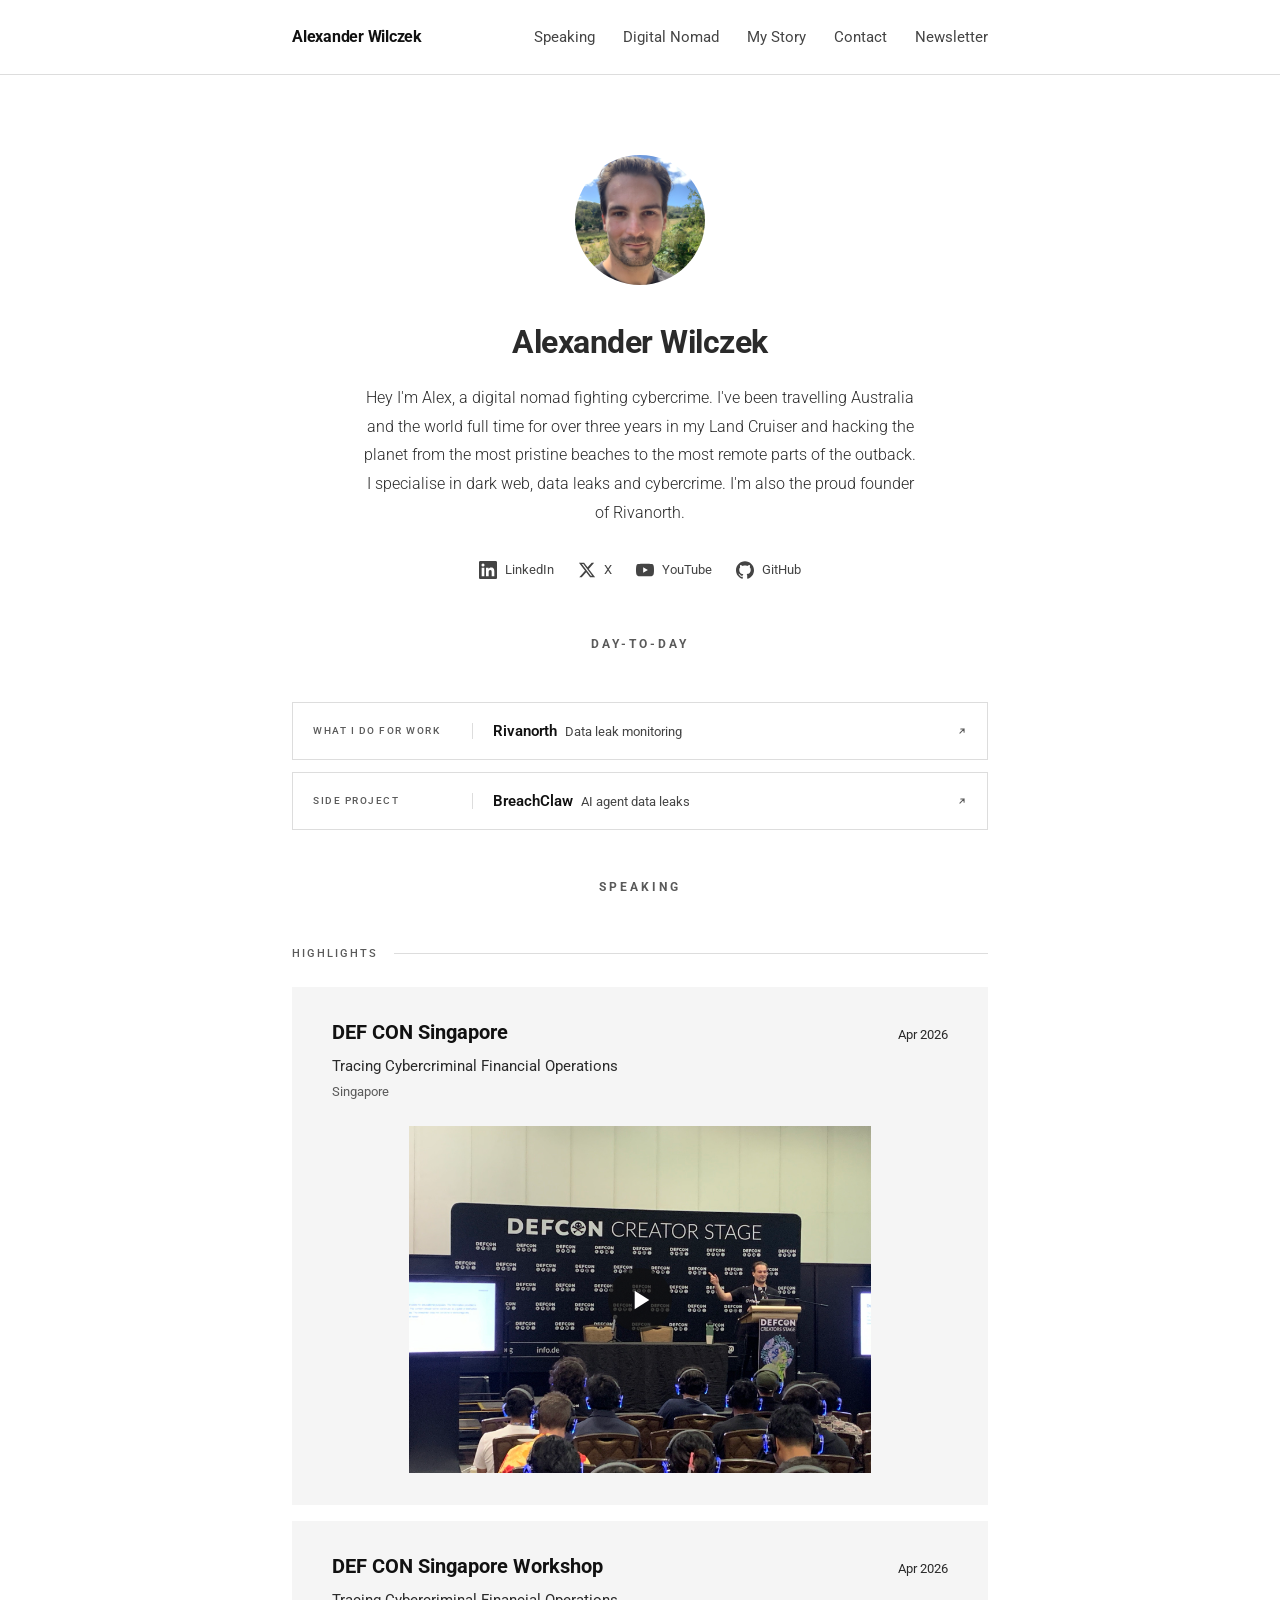
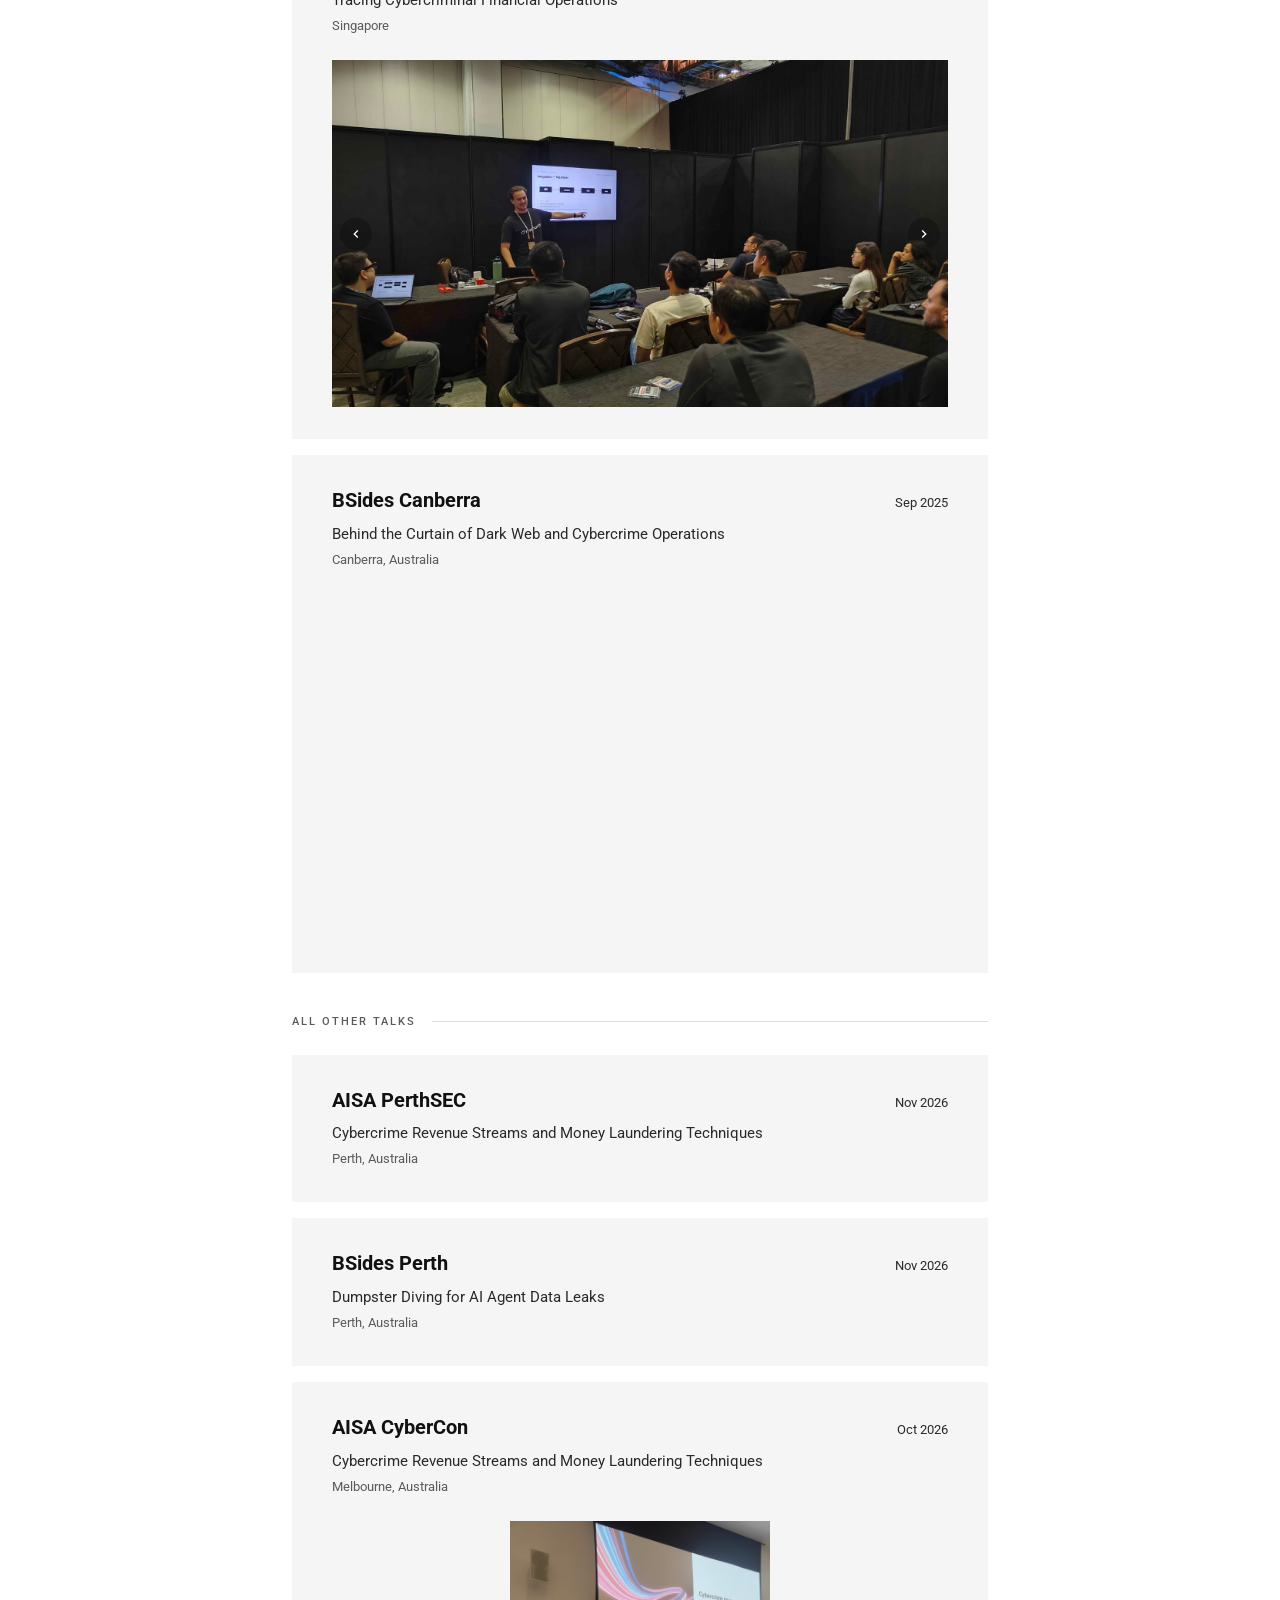
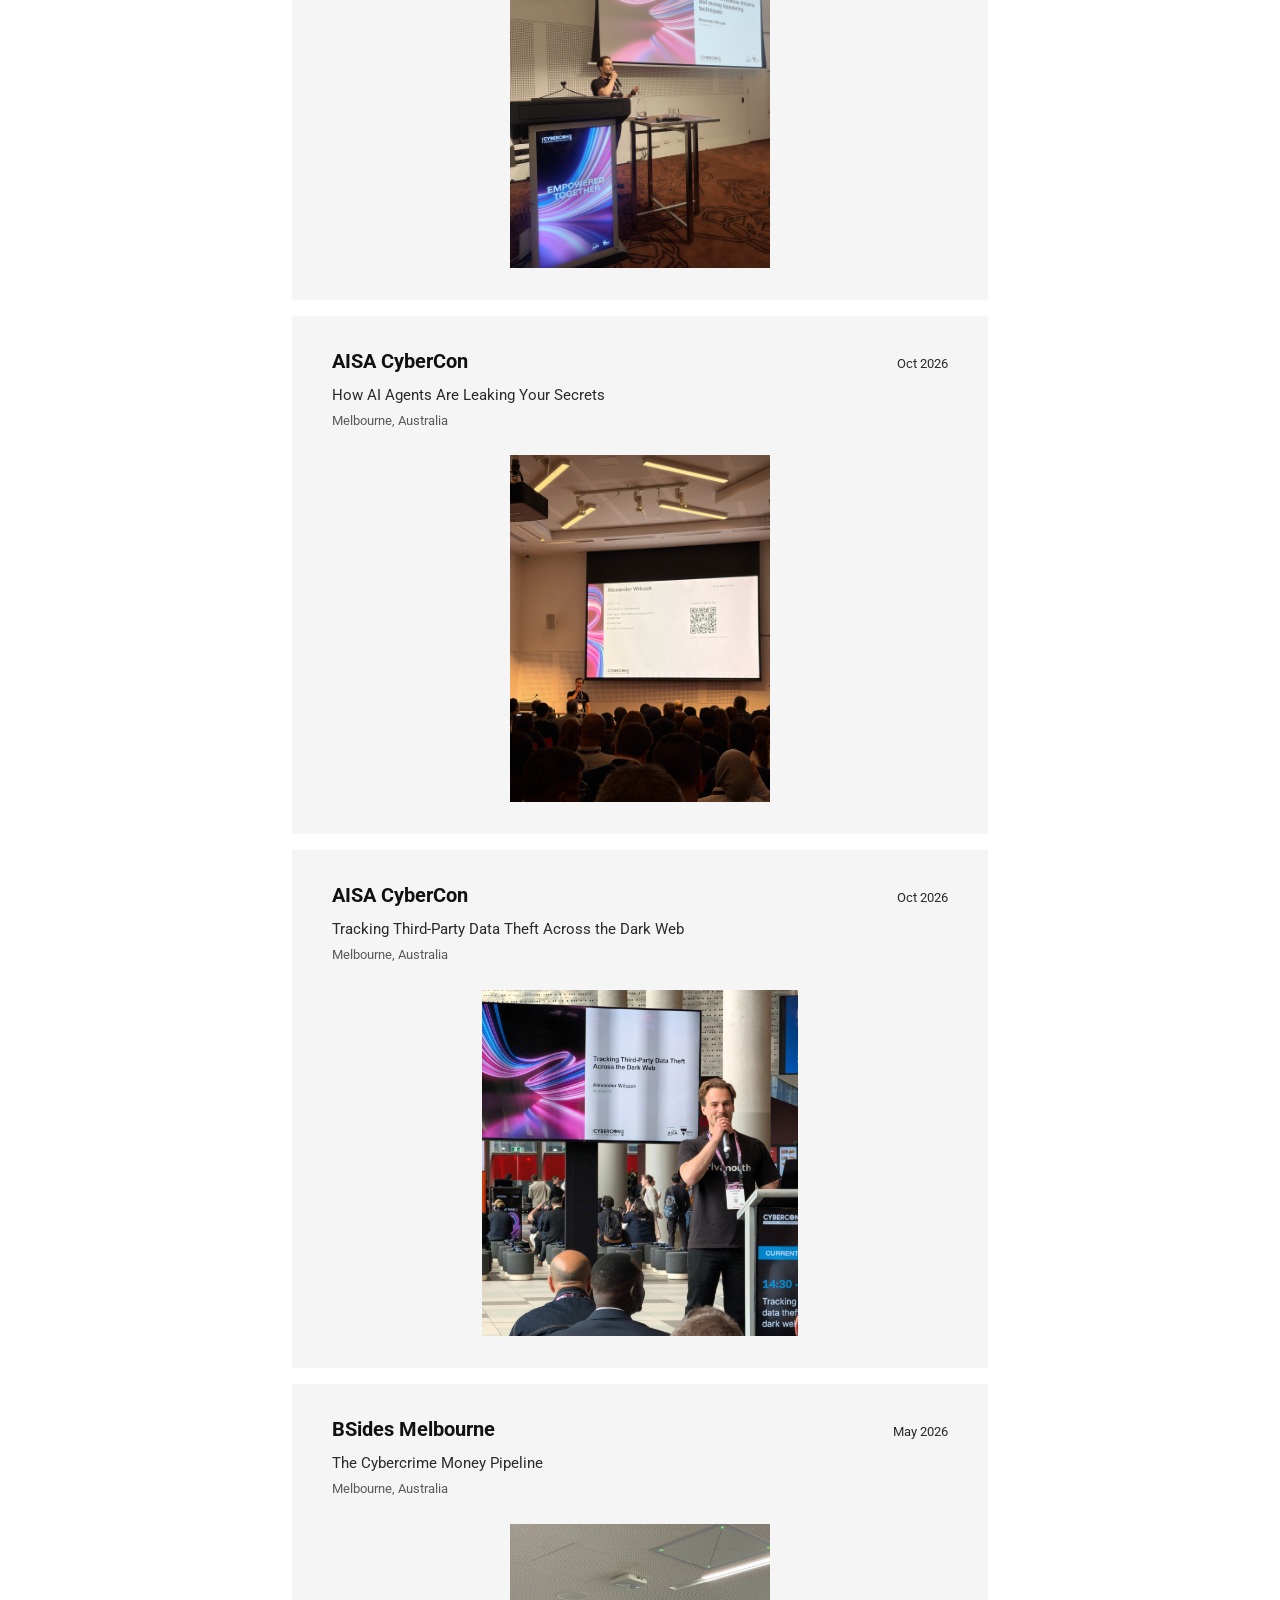
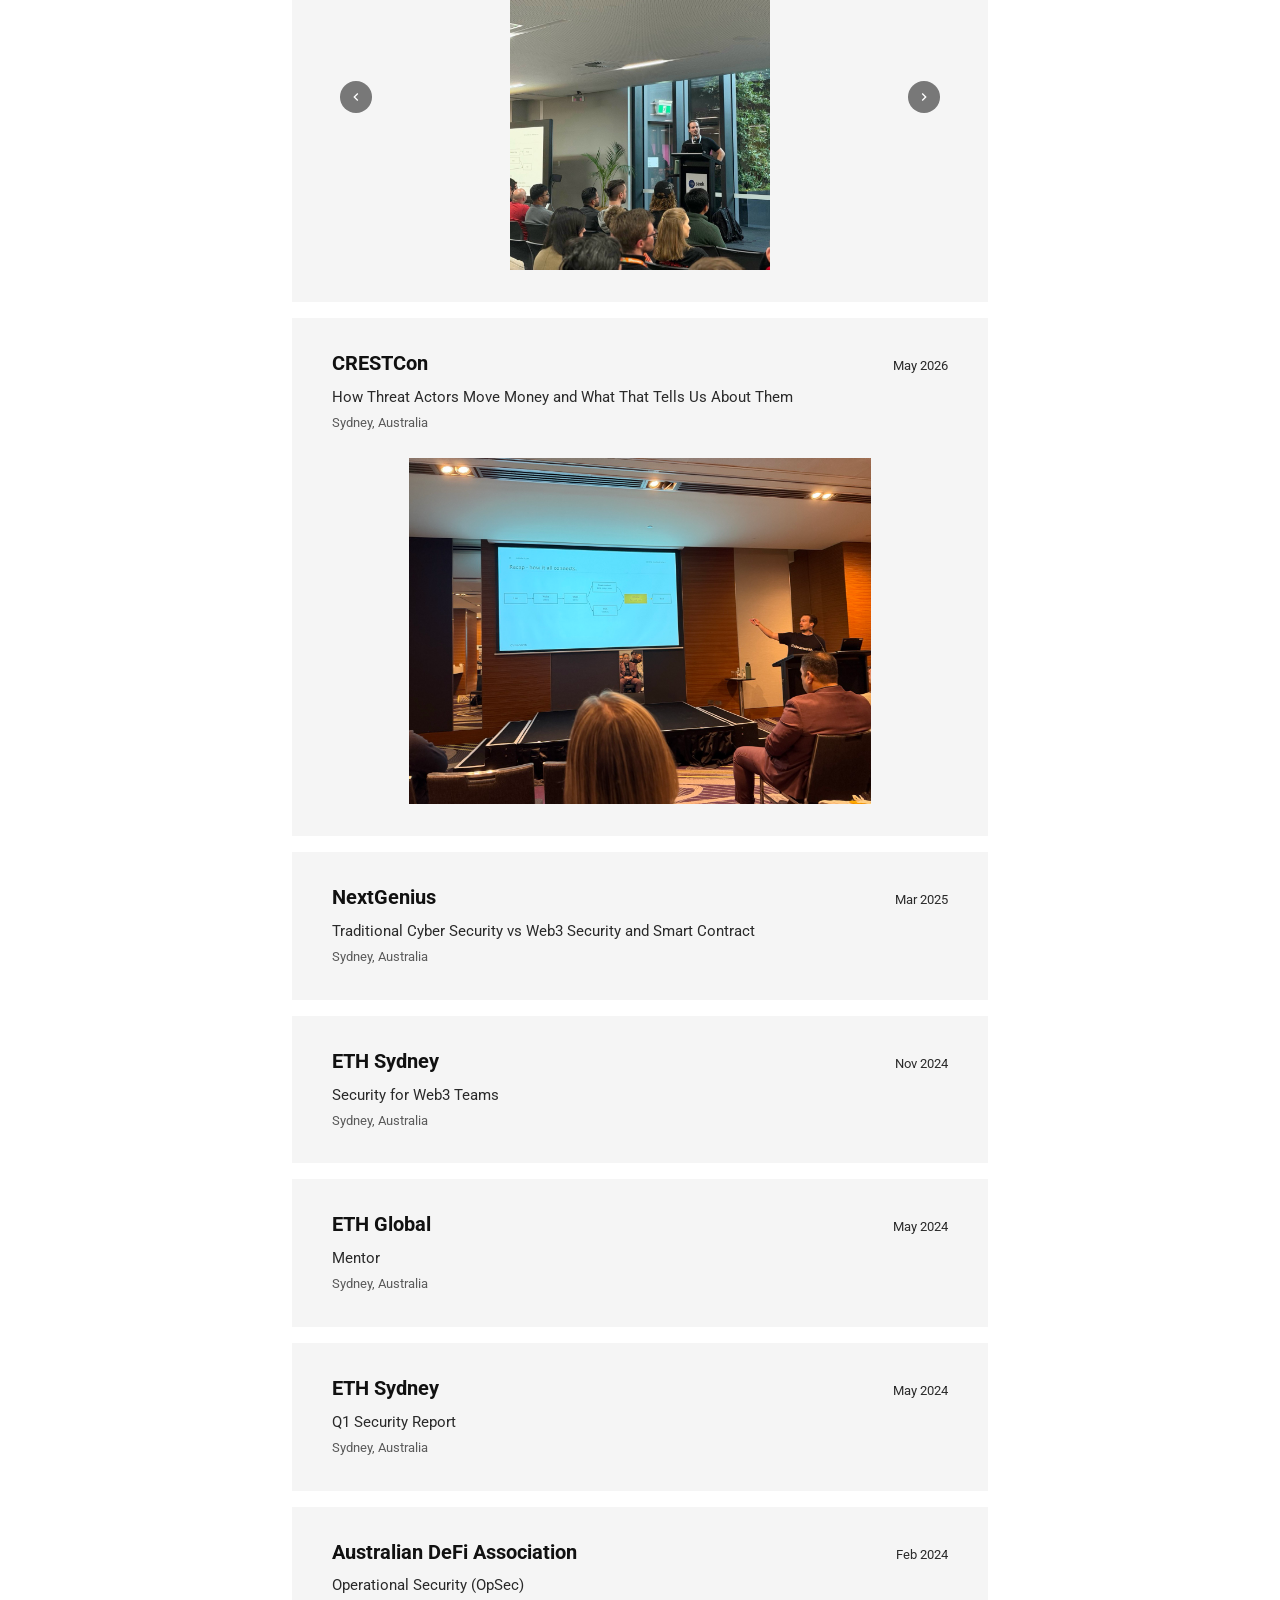
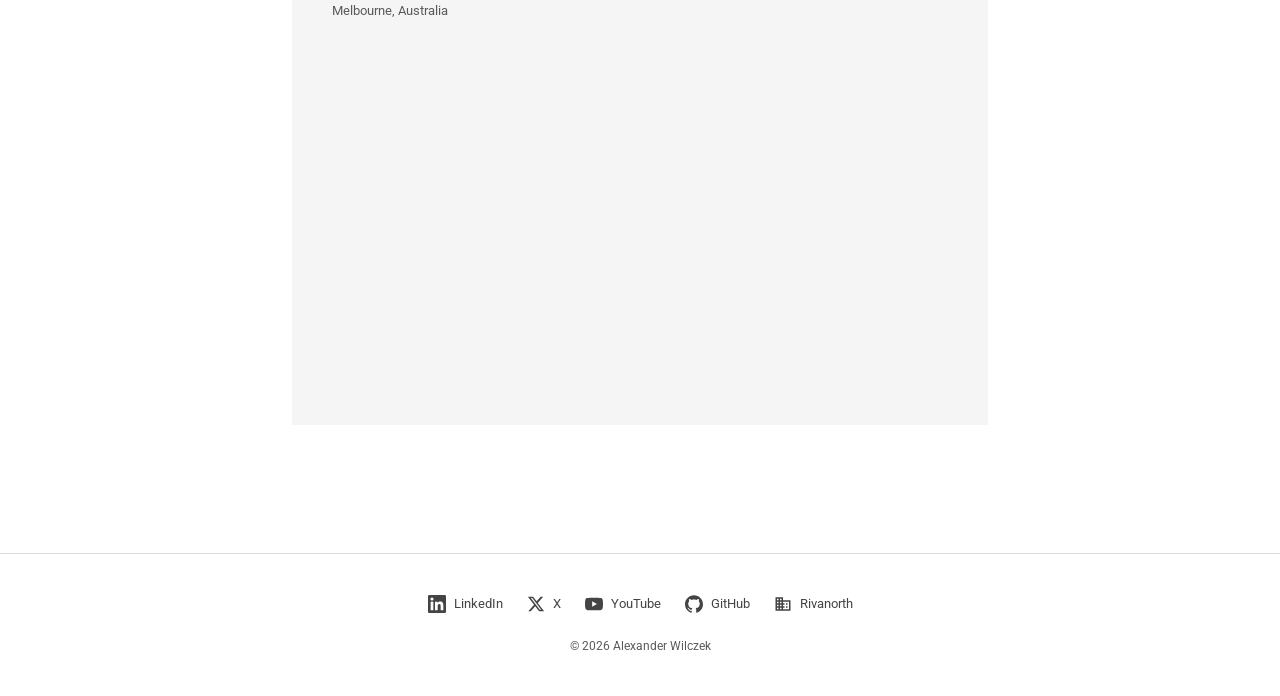
==== commit d12b0228: "Add AISA CyberCon 2026 talk photos and rename conference Co-Authored-By: Claude Fable 5.1 <noreply@a" ====
--- a/index.html
+++ b/index.html
@@ -432,29 +432,38 @@
       <!-- Future upcoming talks go here. Add data-highlight="true" to route to Highlights once past. -->
       <article class="talk talk--upcoming" data-date="2026-10-14">
         <div class="talk__top">
-          <h3 class="talk__conference">CyberCon</h3>
+          <h3 class="talk__conference">AISA CyberCon</h3>
           <span class="talk__date">Oct 14, 2026</span>
         </div>
         <p class="talk__title">Tracking Third-Party Data Theft Across the Dark Web</p>
         <p class="talk__location">Melbourne, Australia</p>
+        <div class="talk__media">
+          <img src="images/talks/cybercon-2026-data-theft.jpg" alt="Speaking at CyberCon 2026 in Melbourne beside the title slide for Tracking Third-Party Data Theft Across the Dark Web." loading="lazy">
+        </div>
       </article>
 
       <article class="talk talk--upcoming" data-date="2026-10-15">
         <div class="talk__top">
-          <h3 class="talk__conference">CyberCon</h3>
+          <h3 class="talk__conference">AISA CyberCon</h3>
           <span class="talk__date">Oct 15, 2026</span>
         </div>
         <p class="talk__title">How AI Agents Are Leaking Your Secrets</p>
         <p class="talk__location">Melbourne, Australia</p>
+        <div class="talk__media">
+          <img src="images/talks/cybercon-2026-ai-agents.jpg" alt="Introducing the AI agents talk to a full room at CyberCon 2026." loading="lazy">
+        </div>
       </article>
 
       <article class="talk talk--upcoming" data-date="2026-10-16">
         <div class="talk__top">
-          <h3 class="talk__conference">CyberCon</h3>
+          <h3 class="talk__conference">AISA CyberCon</h3>
           <span class="talk__date">Oct 16, 2026</span>
         </div>
         <p class="talk__title">Cybercrime Revenue Streams and Money Laundering Techniques</p>
         <p class="talk__location">Melbourne, Australia</p>
+        <div class="talk__media">
+          <img src="images/talks/cybercon-2026-cybercrime.jpg" alt="Presenting Cybercrime Revenue Streams and Money Laundering Techniques from the lectern at CyberCon 2026." loading="lazy">
+        </div>
       </article>
 
       <article class="talk talk--upcoming" data-date="2026-11-13">
